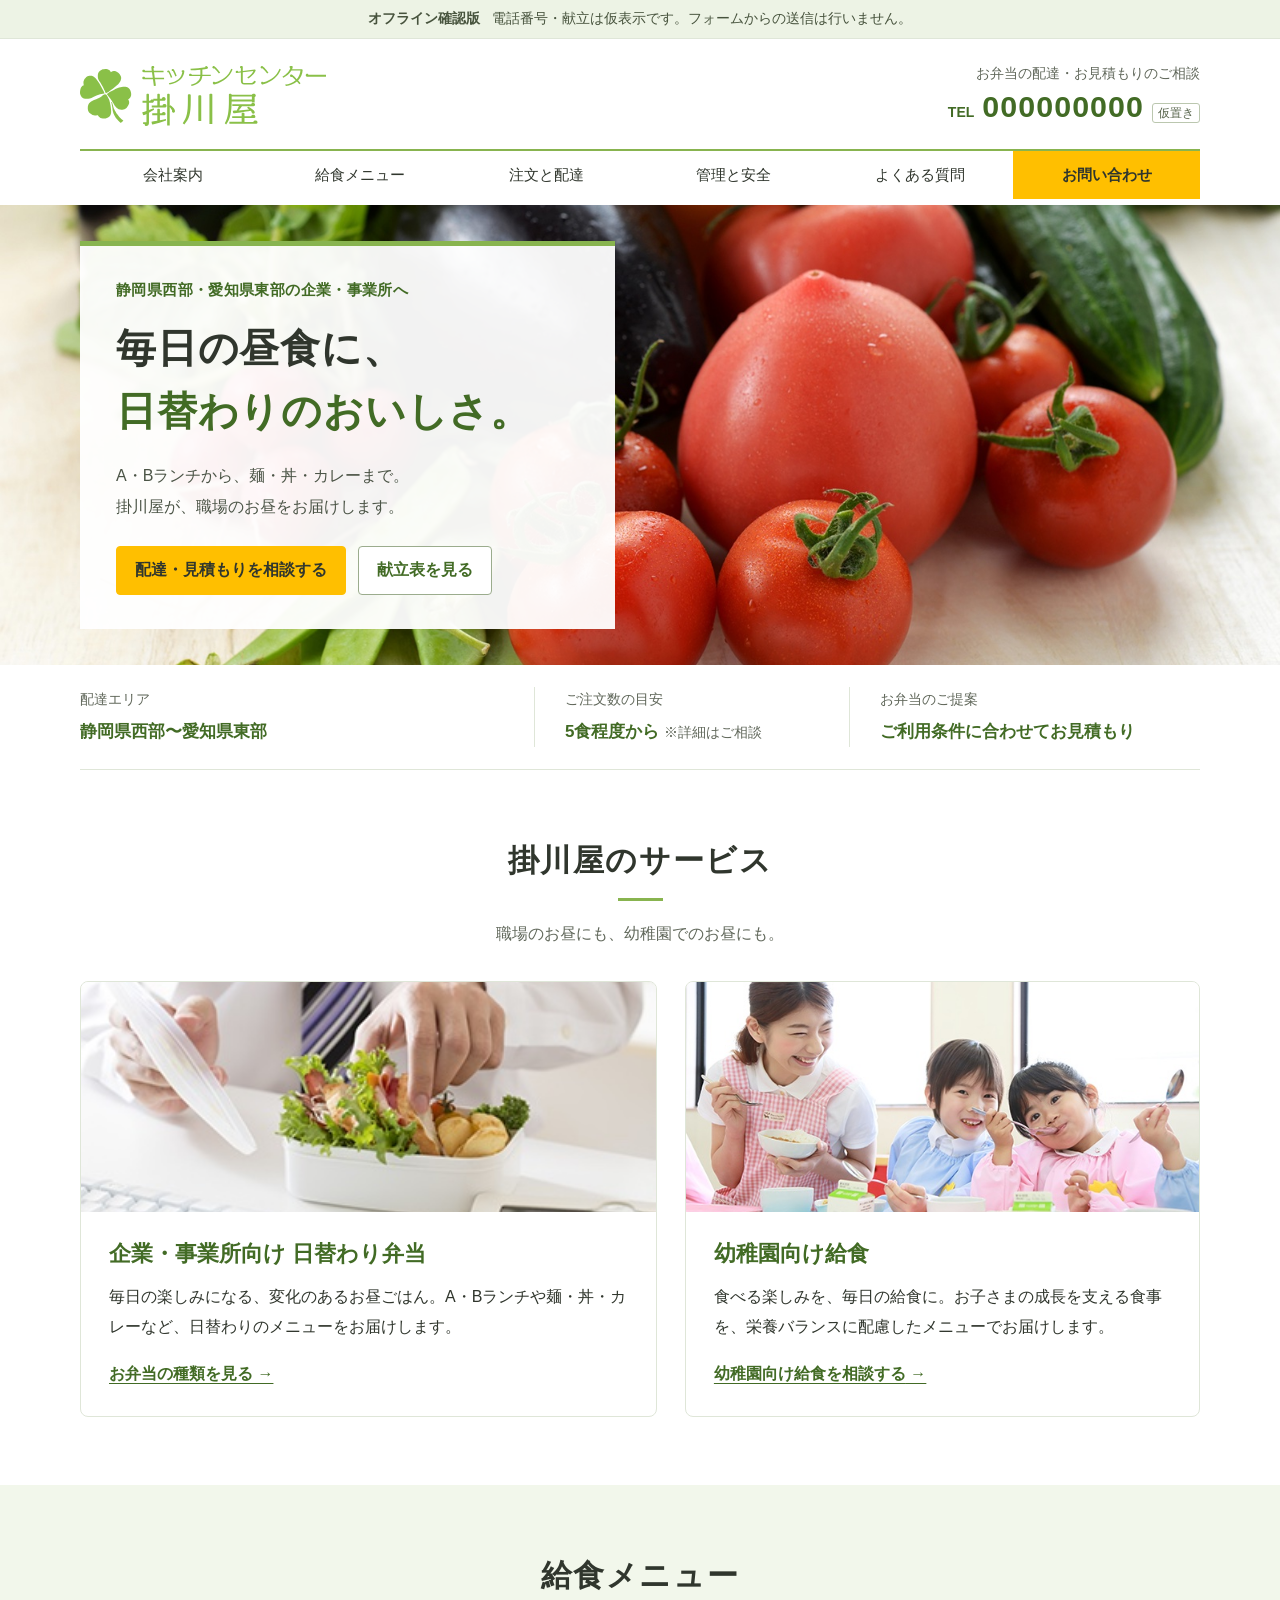
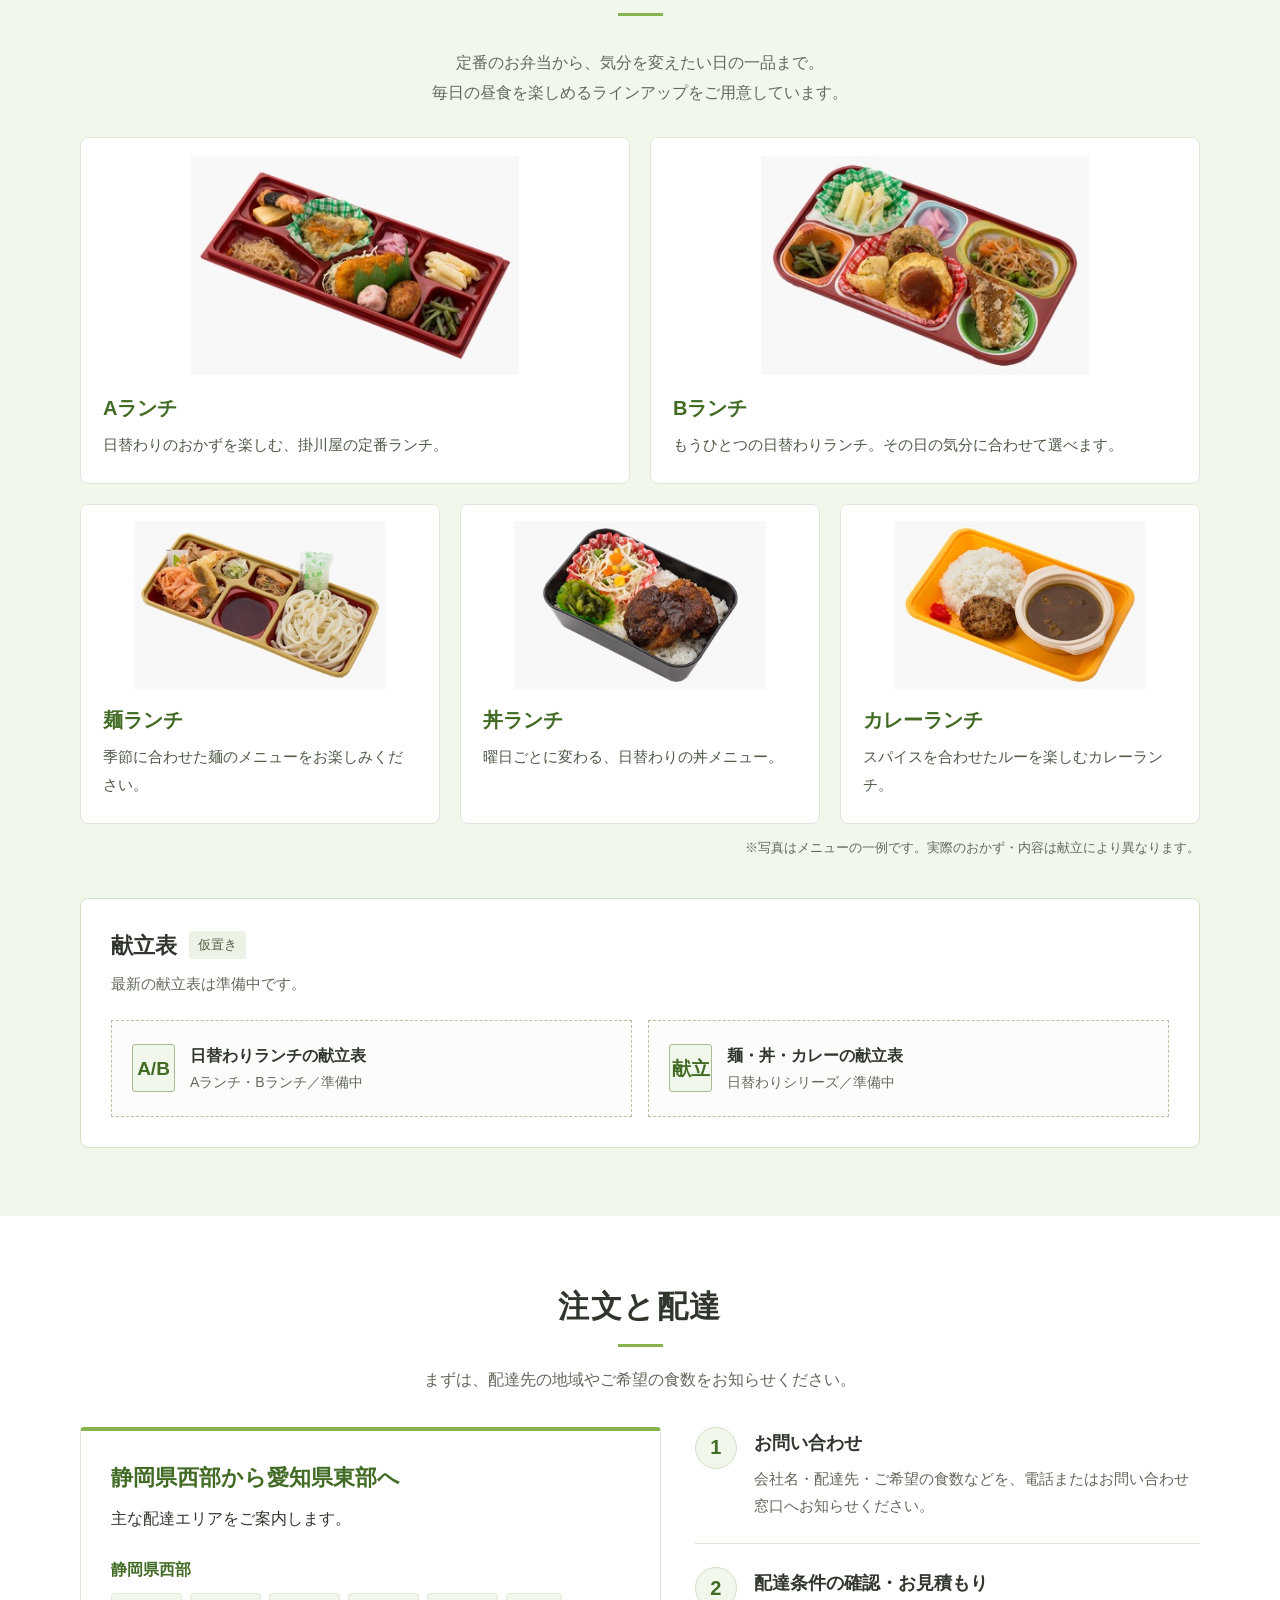
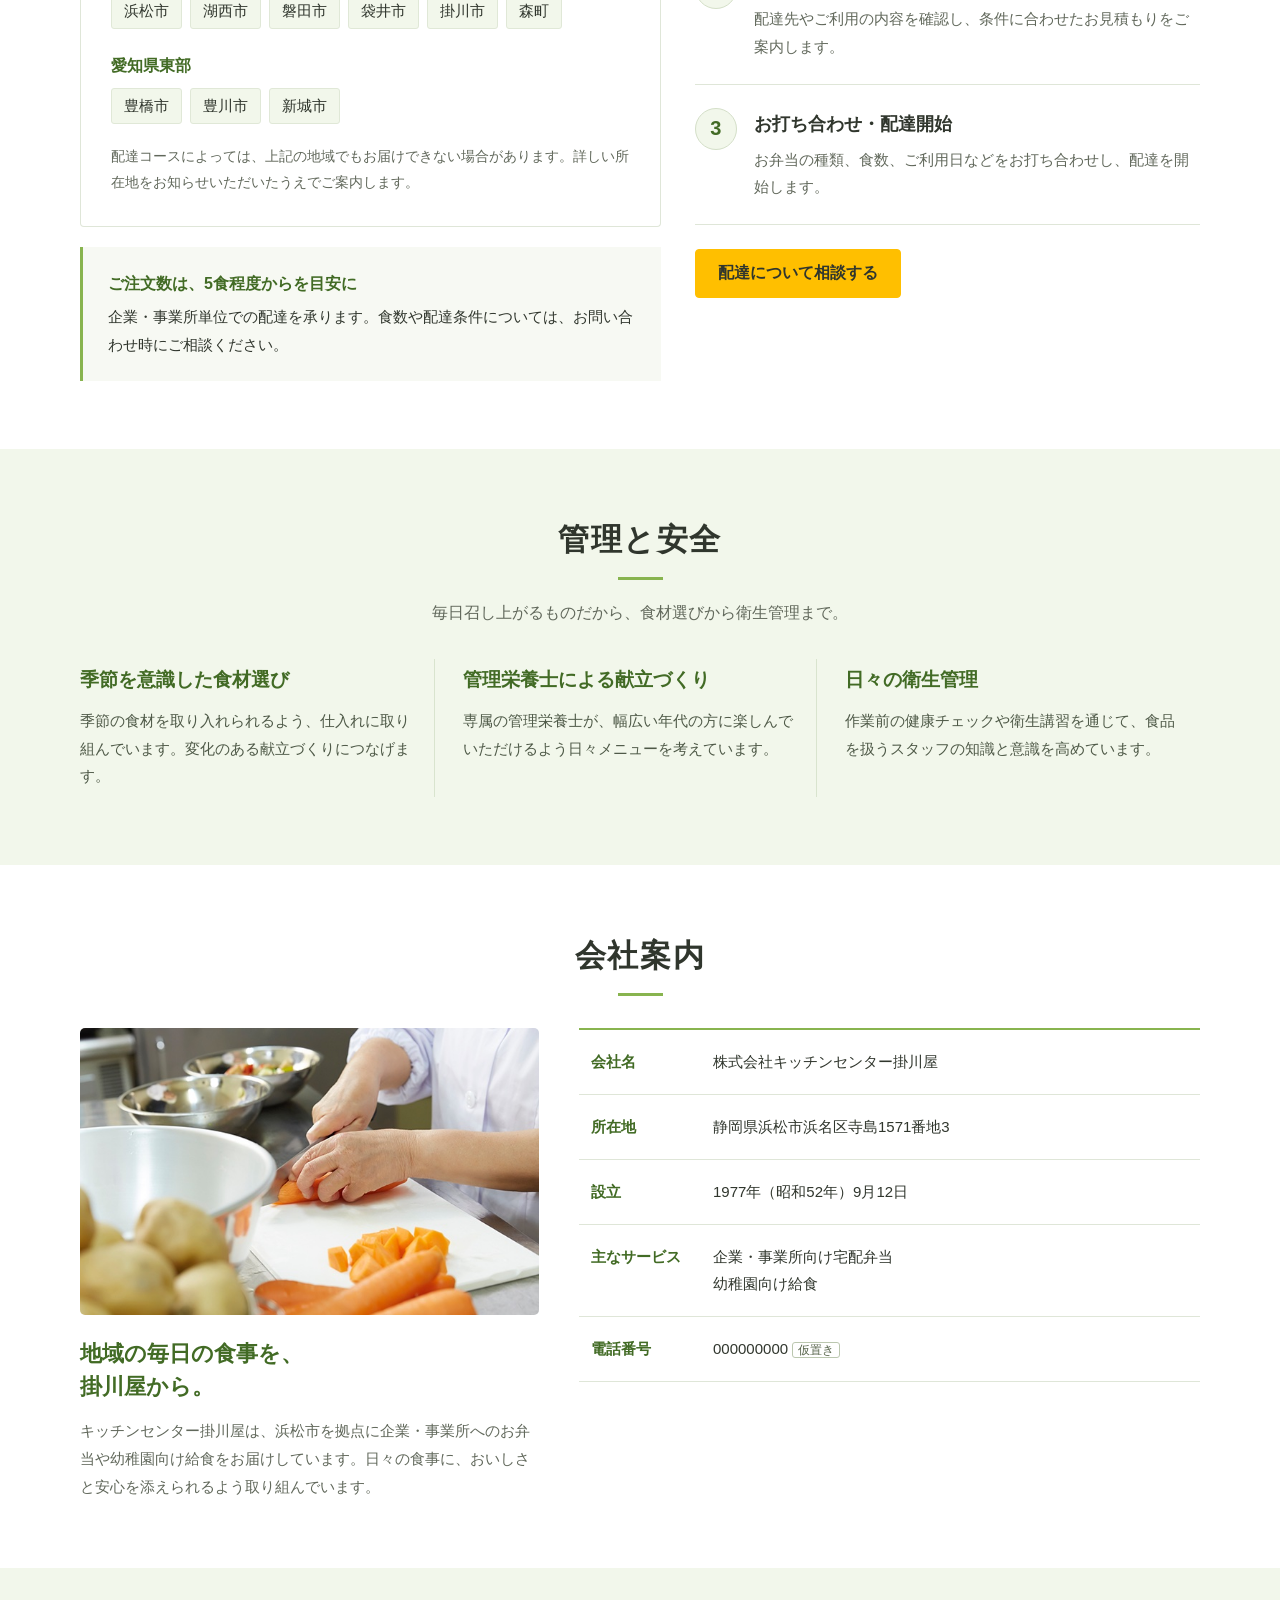
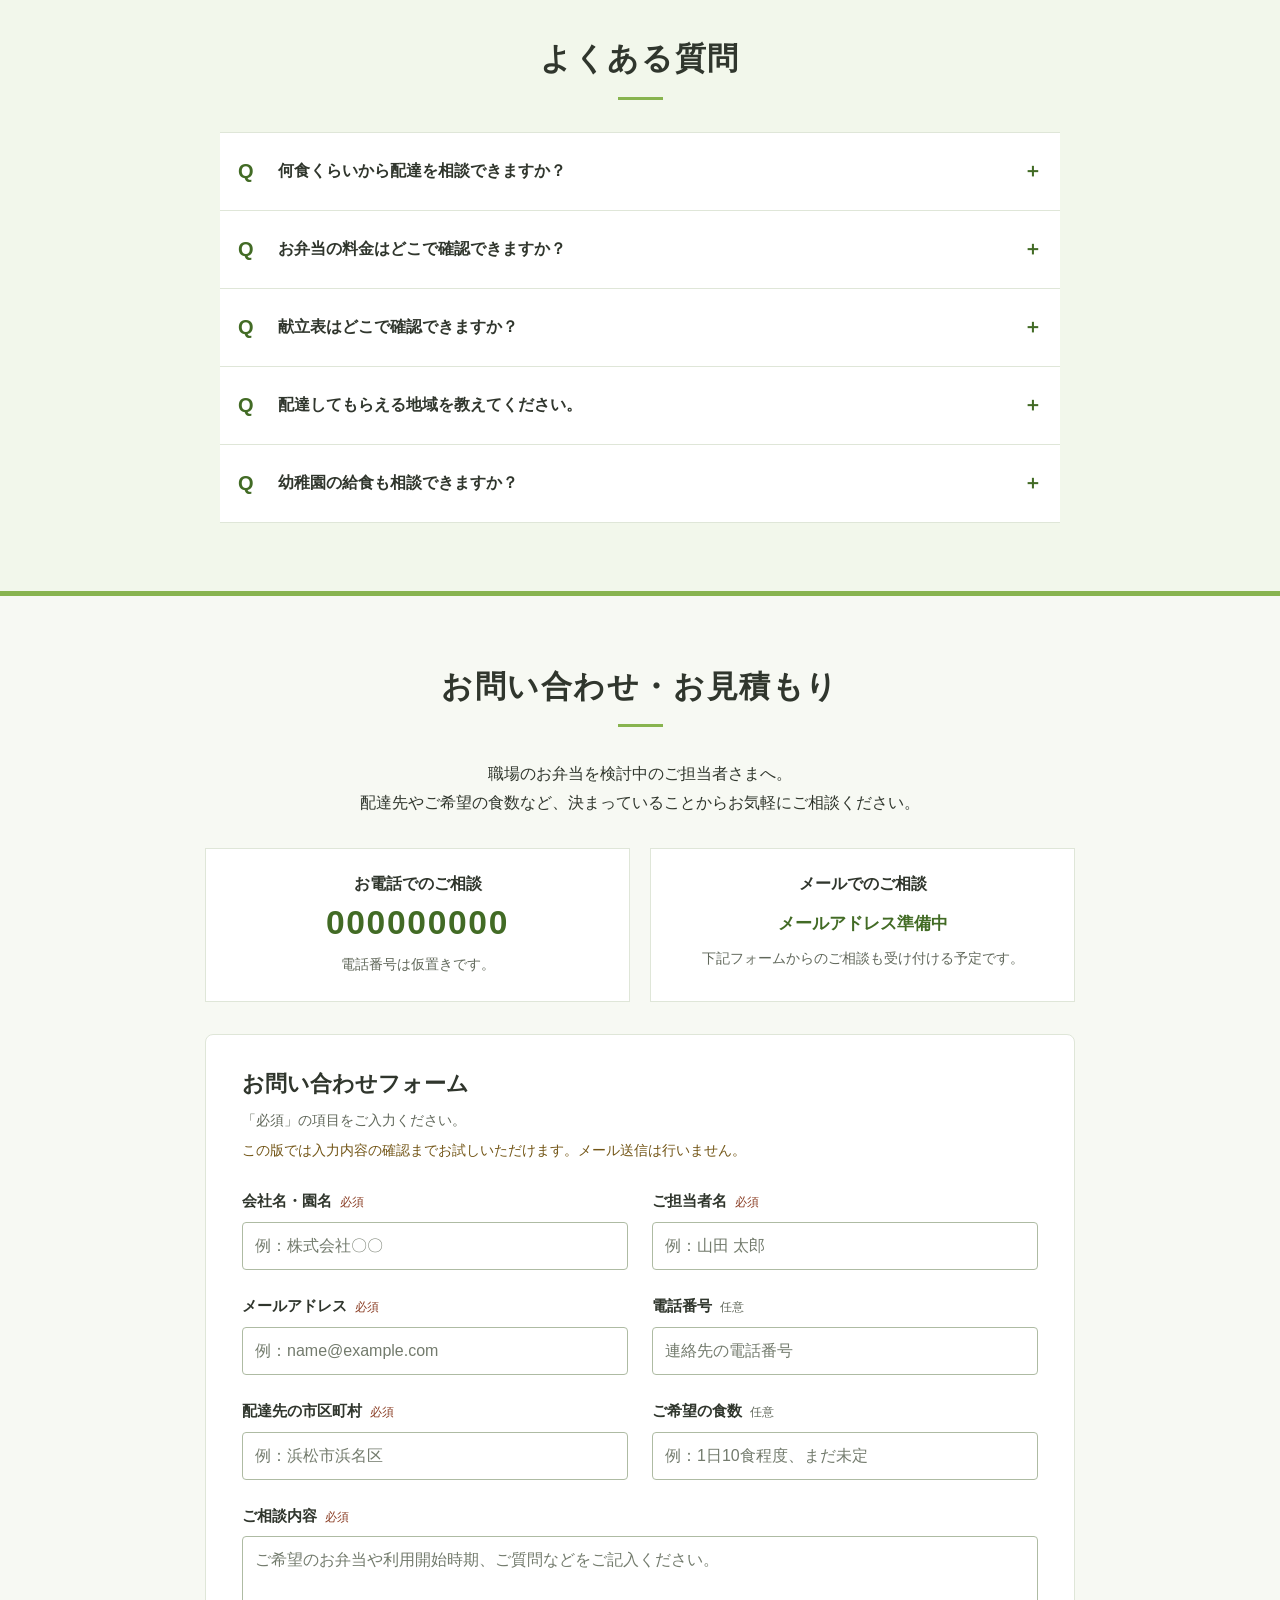
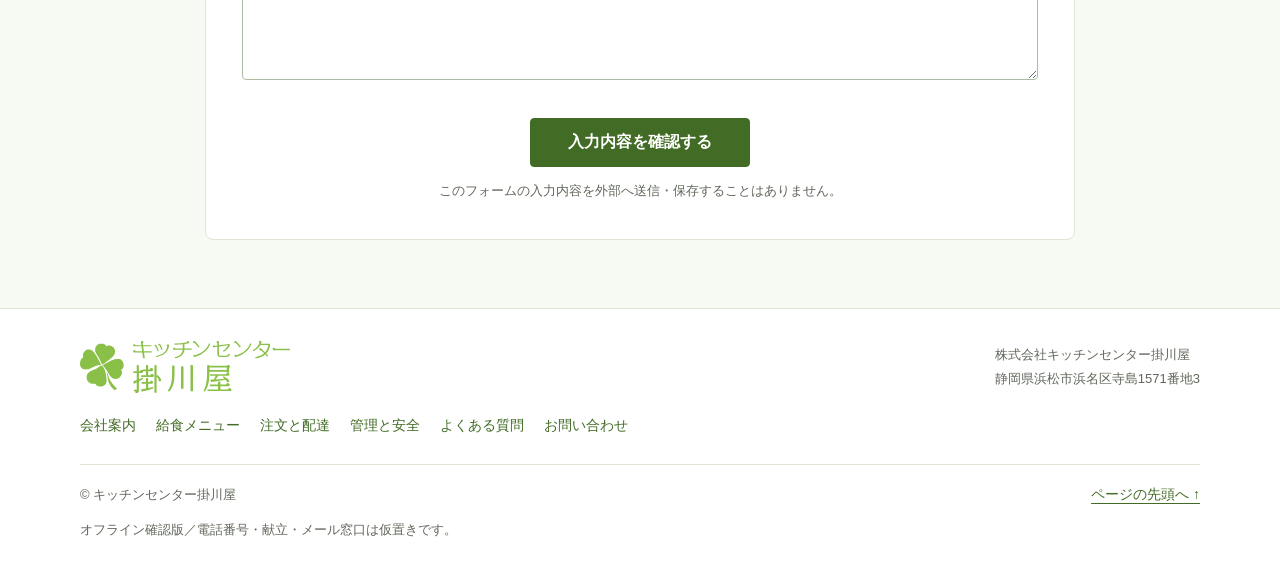
==== kakegawaya/index.html @ 221d0f86 "Add Kakegawaya site draft" ====
<!doctype html>
<html lang="ja">
<head>
  <meta charset="utf-8">
  <meta name="viewport" content="width=device-width, initial-scale=1">
  <meta name="description" content="キッチンセンター掛川屋は、静岡県西部から愛知県東部の企業・事業所へ日替わり弁当をお届けします。A・Bランチ、麺・丼・カレー、幼稚園向け給食のご相談を承ります。">
  <meta name="robots" content="noindex,nofollow">
  <meta http-equiv="Content-Security-Policy" content="default-src 'none'; img-src data:; style-src 'unsafe-inline'; script-src 'unsafe-inline'; connect-src 'none'; form-action 'none'; base-uri 'none'">
  <meta name="theme-color" content="#88b44f">
  <link rel="icon" type="image/svg+xml" href="data:image/svg+xml,%3Csvg xmlns='http://www.w3.org/2000/svg' viewBox='0 0 32 32'%3E%3Crect width='32' height='32' rx='6' fill='%2388b44f'/%3E%3Ctext x='16' y='23' text-anchor='middle' font-size='23' font-family='sans-serif' font-weight='700' fill='white'%3E%E6%8E%9B%3C/text%3E%3C/svg%3E">
  <title>キッチンセンター掛川屋｜日替わり弁当・幼稚園向け給食</title>
  <style>
    :root{--green:#88b44f;--green-dark:#426b25;--green-pale:#f2f7eb;--yellow:#ffbf00;--ink:#30362d;--muted:#61685b;--line:#dfe6d8;--white:#fff;--max:1120px;--radius:8px}
    *{box-sizing:border-box}html{scroll-behavior:smooth;scroll-padding-top:24px}body{margin:0;background:#fff;color:var(--ink);font-family:"Hiragino Kaku Gothic ProN","Yu Gothic",Meiryo,sans-serif;font-size:16px;line-height:1.85;-webkit-text-size-adjust:100%}h1,h2,h3,p,figure{margin:0}h1,h2,h3{line-height:1.5}a{color:var(--green-dark);text-decoration-thickness:1px;text-underline-offset:4px}button,input,select,textarea{font:inherit}button,a,input,select,textarea,summary{-webkit-tap-highlight-color:transparent}button{cursor:pointer}img{display:block;max-width:100%;height:auto}button,a,summary{touch-action:manipulation}a:focus-visible,button:focus-visible,input:focus-visible,select:focus-visible,textarea:focus-visible,summary:focus-visible,[tabindex="-1"]:focus-visible{outline:3px solid #285dba;outline-offset:4px}[hidden]{display:none!important}.wrap{width:min(var(--max),calc(100% - 48px));margin-inline:auto}.skip{position:fixed;left:12px;top:-100px;z-index:99;background:#fff;padding:12px 20px}.skip:focus{top:12px}.preview{background:#edf3e5;border-bottom:1px solid var(--line);font-size:.875rem;color:#47533d;text-align:center;padding:6px 16px}.preview strong{margin-right:12px;font-weight:700}.masthead{display:flex;align-items:center;justify-content:space-between;gap:20px;padding-block:23px 19px}.brand{display:inline-block;flex-shrink:0}.brand img{width:246px;height:auto}.header-contact{text-align:right}.header-contact p{font-size:.875rem;color:var(--muted);line-height:1.6}.phone-line{display:flex;align-items:baseline;justify-content:flex-end;gap:8px;color:var(--green-dark);line-height:1.5}.phone-line small{font-size:.875rem;font-weight:700}.phone-line strong{font-family:Arial,sans-serif;font-size:1.9rem;letter-spacing:.035em}.placeholder-label{font-size:.75rem;border:1px solid #bbc7af;border-radius:3px;color:#59664d;padding:0 5px;white-space:nowrap}.menu-toggle{display:none;background:#fff;border:1px solid var(--line);color:var(--ink);border-radius:5px;padding:9px 12px;font-size:.875rem;min-height:44px}.main-nav{display:grid;grid-template-columns:repeat(6,1fr);border-top:2px solid var(--green);padding-top:0;padding-bottom:6px}.main-nav a{text-align:center;display:flex;align-items:center;justify-content:center;min-height:48px;color:var(--ink);text-decoration:none;font-size:.9375rem;transition:background .18s}.main-nav a:hover{background:var(--green-pale)}.main-nav .nav-contact{background:var(--yellow);font-weight:700}.main-nav .nav-contact:hover{background:#f3b600}
    .hero{position:relative;min-height:440px;display:flex;align-items:center;isolation:isolate;background:#edf0e7;overflow:hidden}.hero-photo{position:absolute;inset:0;width:100%;height:100%;object-fit:cover;object-position:center;z-index:-1}.hero .wrap{padding-block:36px}.hero-copy{background:rgba(255,255,255,.95);width:min(535px,100%);padding:30px 36px 34px;border-top:5px solid var(--green)}.eyebrow{font-size:.9375rem;font-weight:700;color:var(--green-dark);letter-spacing:.025em;margin-bottom:13px}.hero h1{font-size:clamp(1.875rem,3.1vw,2.75rem);letter-spacing:.02em;line-height:1.6;margin-bottom:16px}.hero h1 em{font-style:normal;color:var(--green-dark)}.hero-description{color:#4b5446;font-size:1rem;line-height:1.95}.actions{display:flex;gap:12px;flex-wrap:wrap;margin-top:24px}.btn{display:inline-flex;justify-content:center;align-items:center;gap:8px;min-height:48px;padding:11px 22px;border:1px solid transparent;border-radius:4px;text-decoration:none;font-size:1rem;font-weight:700;line-height:1.55;color:var(--ink);transition:background .18s,box-shadow .18s}.btn-primary{background:var(--yellow);border-color:var(--yellow)}.btn-primary:hover{background:#f4b700;border-color:#f4b700}.btn-secondary{background:#fff;color:var(--green-dark);border-color:#9bac8d}.btn-secondary:hover{background:var(--green-pale)}.btn-green{background:var(--green-dark);border-color:var(--green-dark);color:#fff}.btn-green:hover{background:#33551c}.hero .btn{padding-inline:18px}.quick-facts{display:grid;grid-template-columns:1.3fr .9fr 1fr;border-bottom:1px solid var(--line);padding:22px 0}.quick-fact{padding:0 30px;border-right:1px solid var(--line)}.quick-fact:first-child{padding-left:0}.quick-fact:last-child{border-right:0}.quick-fact .label{display:block;font-size:.875rem;color:var(--muted);margin-bottom:3px}.quick-fact strong{font-size:1.0625rem;color:var(--green-dark)}.quick-fact small{font-size:.875rem;color:var(--muted);font-weight:400}
    .section{padding-block:68px;scroll-margin-top:20px}.section-heading{text-align:center;margin-bottom:32px}.section-heading h2{font-size:clamp(1.625rem,2.4vw,2rem);letter-spacing:.05em}.section-heading h2:after{content:"";display:block;width:45px;height:3px;background:var(--green);margin:14px auto 0}.section-heading p{margin-top:18px;color:var(--muted)}.services{display:grid;grid-template-columns:1.12fr 1fr;gap:28px}.service{border:1px solid var(--line);border-radius:var(--radius);overflow:hidden;background:#fff}.service-image{width:100%;height:230px;object-fit:cover}.service-body{padding:25px 28px 28px}.service h3{font-size:1.375rem;color:var(--green-dark);margin-bottom:12px}.service p{line-height:1.9}.service .text-link{display:inline-block;margin-top:16px;font-weight:700}.text-link:after{content:" →"}.pale{background:var(--green-pale)}.section-intro{max-width:710px;margin:0 auto 30px;text-align:center;color:var(--muted)}.lunch-grid{display:grid;grid-template-columns:repeat(6,minmax(0,1fr));gap:20px}.lunch-card{grid-column:span 2;background:#fff;border:1px solid var(--line);border-radius:var(--radius);overflow:hidden}.lunch-card.main-lunch{grid-column:span 3}.lunch-photo{height:200px;width:100%;object-fit:contain;background:#fff;padding:16px}.main-lunch .lunch-photo{height:255px;padding:18px}.lunch-body{padding:0 22px 24px}.lunch-card h3{font-size:1.25rem;color:var(--green-dark);margin-bottom:8px}.lunch-card p{color:#4e5947;font-size:.9375rem}.photo-note{font-size:.8125rem;text-align:right;color:var(--muted);margin-top:12px}.menu-calendar{margin-top:38px;padding:30px;background:#fff;border:1px solid #d4dfc9;border-radius:var(--radius)}.calendar-title{display:flex;align-items:center;gap:12px;flex-wrap:wrap;margin-bottom:8px}.calendar-title h3{font-size:1.375rem}.tag{font-size:.8125rem;padding:2px 9px;border-radius:3px;background:#edf2e6;color:#526142}.menu-calendar>p{color:var(--muted);font-size:.9375rem}.calendar-list{display:grid;grid-template-columns:1fr 1fr;gap:16px;margin-top:22px}.calendar-item{display:flex;align-items:center;gap:15px;border:1px dashed #b6c3a6;background:#fcfdfb;padding:20px}.calendar-icon{font-size:1.1875rem;font-weight:700;width:43px;height:48px;flex:0 0 43px;display:flex;align-items:center;justify-content:center;border:1px solid #a8b994;border-radius:3px;color:var(--green-dark);background:var(--green-pale)}.calendar-item strong{display:block;font-size:1rem}.calendar-item span:last-child{display:block;font-size:.875rem;color:var(--muted)}
    .delivery-layout{display:grid;grid-template-columns:1.15fr 1fr;gap:34px;align-items:start}.area-panel{border:1px solid var(--line);border-top:4px solid var(--green);border-radius:4px;padding:30px}.area-panel h3{font-size:1.375rem;color:var(--green-dark);margin-bottom:10px}.prefecture{margin-top:22px}.prefecture h4{font-size:1rem;margin:0 0 8px;color:var(--green-dark)}.cities{display:flex;flex-wrap:wrap;gap:8px;padding:0;margin:0;list-style:none}.cities li{padding:3px 12px;background:var(--green-pale);border:1px solid #e0e8d7;border-radius:3px;font-size:.9375rem}.area-note{font-size:.875rem;color:var(--muted);margin-top:20px}.delivery-note{padding:22px 25px;background:#f7f9f3;border-left:3px solid var(--green);margin-top:20px}.delivery-note strong{display:block;color:var(--green-dark);margin-bottom:5px}.delivery-note p{font-size:.9375rem}.steps{list-style:none;padding:0;margin:0}.step{display:grid;grid-template-columns:42px 1fr;gap:17px;padding:0 0 23px;margin-bottom:23px;border-bottom:1px solid var(--line)}.step:last-child{margin-bottom:0}.step-number{width:42px;height:42px;border-radius:50%;background:var(--green-pale);border:1px solid #d4dfc8;color:var(--green-dark);display:flex;align-items:center;justify-content:center;font:700 1.25rem Arial,sans-serif}.step h3{font-size:1.125rem;margin:3px 0 8px}.step p{font-size:.9375rem;color:var(--muted)}.delivery-cta{margin-top:24px}.safety-items{display:grid;grid-template-columns:repeat(3,minmax(0,1fr));gap:28px}.safety-item{padding:7px 22px 7px 0;border-right:1px solid #d9e4ce}.safety-item:last-child{border-right:0}.safety-item h3{font-size:1.1875rem;color:var(--green-dark);margin-bottom:12px}.safety-item p{font-size:.9375rem;color:#4e5947}
    .company-layout{display:grid;grid-template-columns:.85fr 1.15fr;gap:40px;align-items:start}.company-photo{width:100%;aspect-ratio:1.6;object-fit:cover;border-radius:5px;margin-bottom:22px}.company-intro h3{font-size:1.375rem;color:var(--green-dark);margin-bottom:14px}.company-intro p{font-size:.9375rem;color:var(--muted)}.company-data{margin:0;border-top:2px solid var(--green)}.company-row{display:grid;grid-template-columns:104px 1fr;gap:18px;padding:18px 12px;border-bottom:1px solid var(--line);font-size:.9375rem}.company-row dt{font-weight:700;color:var(--green-dark)}.company-row dd{margin:0;overflow-wrap:anywhere}.faq-list{max-width:840px;margin:0 auto;border-top:1px solid var(--line)}.faq-item{border-bottom:1px solid var(--line);background:#fff}.faq-item summary{display:flex;align-items:center;gap:16px;padding:21px 18px;list-style:none;cursor:pointer;font-weight:700;line-height:1.75}.faq-item summary::-webkit-details-marker{display:none}.faq-item summary:before{content:"Q";font-family:Arial,sans-serif;font-size:1.25rem;color:var(--green-dark);flex:0 0 24px}.faq-item summary:after{content:"＋";font-size:1.1875rem;margin-left:auto;color:var(--green-dark);flex-shrink:0}.faq-item[open] summary:after{content:"−"}.faq-item p{padding:0 54px 22px;color:var(--muted);font-size:.9375rem}.faq-item summary:hover{background:#fafcf7}.contact-section{border-top:5px solid var(--green);background:#f7f9f3}.contact-intro{max-width:680px;margin:0 auto 30px;text-align:center}.contact-methods{display:grid;grid-template-columns:1fr 1fr;gap:20px;max-width:870px;margin:0 auto 32px}.contact-method{border:1px solid var(--line);background:#fff;text-align:center;padding:23px}.contact-method h3{font-size:1rem;margin-bottom:8px}.contact-number{font:700 clamp(1.75rem,3vw,2.1rem) Arial,sans-serif;letter-spacing:.05em;color:var(--green-dark);margin-bottom:10px}.contact-method p{font-size:.875rem;color:var(--muted)}.email-pending{font-size:1.0625rem;color:var(--green-dark);font-weight:700;min-height:42px;padding-top:4px}.form-shell{max-width:870px;margin-inline:auto;background:#fff;padding:32px 36px 36px;border:1px solid var(--line);border-radius:var(--radius)}.form-shell>h3{font-size:1.375rem;margin-bottom:8px}.form-note{font-size:.875rem;color:var(--muted);line-height:1.85;margin-bottom:24px}.offline-note{display:block;color:#735617;margin-top:4px}.form-grid{display:grid;grid-template-columns:1fr 1fr;gap:22px 24px}.field.full{grid-column:1/-1}.field label{display:block;margin-bottom:7px;font-weight:700;font-size:.9375rem}.required{color:#8a3d24;font-size:.75rem;font-weight:400;margin-left:8px}.optional{color:var(--muted);font-size:.75rem;font-weight:400;margin-left:8px}input,select,textarea{width:100%;max-width:100%;border:1px solid #aebba3;border-radius:4px;color:var(--ink);background:#fff;padding:11px 12px;min-height:48px;line-height:1.5}textarea{resize:vertical;min-height:130px}input::placeholder,textarea::placeholder{color:#737b6d}input:focus,select:focus,textarea:focus{border-color:var(--green-dark)}.form-submit{text-align:center;margin-top:28px}.form-submit .btn{min-width:220px}.no-save-note{font-size:.8125rem;color:var(--muted);text-align:center;margin-top:12px}.confirmation{border-top:3px solid var(--green);padding-top:22px}.confirmation h3{font-size:1.375rem;margin-bottom:8px}.confirmation>p{color:var(--muted);font-size:.9375rem}.confirmation dl{margin:20px 0}.confirm-row{display:grid;grid-template-columns:140px 1fr;gap:18px;padding:13px 0;border-bottom:1px solid var(--line);font-size:.9375rem}.confirm-row dt{font-weight:700}.confirm-row dd{margin:0;white-space:pre-wrap;overflow-wrap:anywhere}.copy-feedback{font-size:.875rem;color:var(--green-dark);margin-top:12px;min-height:1.85em}.footer{padding:32px 0 22px;background:#fff;border-top:1px solid var(--line)}.footer-top{display:flex;align-items:center;justify-content:space-between;gap:24px}.footer-logo{width:210px}.footer p{font-size:.8125rem;color:var(--muted)}.footer-links{display:flex;gap:20px;flex-wrap:wrap;margin-top:20px;font-size:.875rem}.footer-links a{text-decoration:none}.footer-bottom{display:flex;justify-content:space-between;align-items:center;gap:16px;border-top:1px solid var(--line);padding-top:17px;margin-top:25px}.back-top{font-size:.875rem}.source-note{font-size:.75rem;color:var(--muted);margin-top:10px}.no-js{background:#fff1d5;border:1px solid #d5ae55;padding:12px 18px;font-size:.9375rem}
    @media(min-width:821px){.main-nav{display:grid!important}}
    @media(max-width:950px){.wrap{width:calc(100% - 40px)}.hero-copy{width:500px}.hero h1{font-size:2.375rem}.services{grid-template-columns:1fr 1fr}.service-image{height:210px}.service-body{padding:22px}.quick-fact{padding-inline:18px}.delivery-layout{gap:25px}.area-panel{padding:24px}.company-layout{gap:28px}.company-row{grid-template-columns:86px 1fr;gap:12px;padding-inline:4px}.safety-items{gap:22px}}
    @media(max-width:820px){.masthead{padding-block:18px;gap:12px}.brand img{width:220px}.header-contact{display:none}.menu-toggle{display:block}.main-nav{display:none;grid-template-columns:repeat(2,minmax(0,1fr));padding-bottom:0;margin-bottom:12px}.main-nav.is-open{display:grid}.main-nav a{border-bottom:1px solid var(--line);min-height:49px}.hero{min-height:420px}.hero-copy{width:min(485px,100%);padding:26px 28px}.hero .wrap{padding-block:28px}.hero h1{font-size:2.25rem}.section{padding-block:50px}.quick-facts{grid-template-columns:1fr 1fr 1fr;gap:14px;padding-block:18px}.quick-fact{padding:0 12px 0 0}.quick-fact strong{font-size:1rem}.quick-fact small{display:block}.delivery-layout,.company-layout{grid-template-columns:1fr}.company-intro{display:grid;grid-template-columns:1fr 1fr;gap:24px;align-items:center}.company-photo{margin-bottom:0}.company-data{margin-top:4px}.company-row{grid-template-columns:110px 1fr}.service h3{font-size:1.1875rem}.service-image{height:190px}.lunch-photo{height:160px;padding:10px}.main-lunch .lunch-photo{height:220px}.lunch-body{padding:0 17px 20px}.calendar-list{grid-template-columns:1fr}.safety-items{gap:20px}.safety-item{padding-right:16px}.safety-item h3{font-size:1.0625rem}}
    @media(max-width:560px){.wrap{width:calc(100% - 32px)}.preview{font-size:.75rem;text-align:left;padding:7px 16px;line-height:1.7}.preview strong{display:block;margin-right:0}.brand img{width:207px;max-width:calc(100vw - 132px)}.masthead{padding-block:16px}.menu-toggle{padding:9px 10px}.hero{min-height:0;background:#edf0e7;align-items:flex-end;padding-top:144px}.hero-photo{object-position:60% top;height:100%;opacity:1}.hero .wrap{padding-top:0;padding-bottom:20px}.hero-copy{width:100%;padding:22px 22px 24px;background:rgba(255,255,255,.97);border-top-width:4px}.eyebrow{font-size:.8125rem;margin-bottom:10px}.hero h1{font-size:clamp(1.4375rem,7vw,2.15rem);margin-bottom:12px;line-height:1.6;letter-spacing:0}.hero-description{font-size:.9375rem;line-height:1.9}.hero-description br{display:none}.actions{gap:10px;margin-top:20px}.hero .actions{display:grid;grid-template-columns:1fr}.hero .btn{padding:12px;min-height:46px;font-size:.9375rem}.quick-facts{grid-template-columns:1fr;padding:7px 0;gap:0}.quick-fact{display:flex;align-items:baseline;gap:10px;border:0;border-bottom:1px solid #edf0e9;padding:10px 0}.quick-fact:last-child{border:0}.quick-fact .label{font-size:.8125rem;flex:0 0 82px;margin:0}.quick-fact strong{font-size:.9375rem}.quick-fact small{display:inline;font-size:.8125rem}.section{padding-block:42px}.section-heading{margin-bottom:26px}.section-heading h2{font-size:1.625rem}.section-heading p{font-size:.9375rem;text-align:left}.services{grid-template-columns:1fr;gap:20px}.service-image{height:220px}.service-body{padding:22px}.service h3{font-size:1.25rem}.service p{font-size:.9375rem}.section-intro{text-align:left;font-size:.9375rem}.lunch-grid{grid-template-columns:repeat(2,minmax(0,1fr));gap:12px}.lunch-card,.lunch-card.main-lunch{grid-column:span 1}.lunch-card:last-child{grid-column:1/-1;display:grid;grid-template-columns:45% 55%;align-items:center}.lunch-photo,.main-lunch .lunch-photo{height:148px;padding:10px 5px}.lunch-body{padding:0 14px 17px}.lunch-card h3{font-size:1.0625rem}.lunch-card p{font-size:.875rem;line-height:1.85}.lunch-card:last-child .lunch-body{padding:16px 14px 16px 6px}.photo-note{text-align:left;font-size:.75rem}.menu-calendar{padding:23px 20px;margin-top:26px}.calendar-title h3{font-size:1.25rem}.calendar-item{padding:15px 12px;gap:12px}.calendar-item strong{font-size:.9375rem}.area-panel{padding:23px 20px}.area-panel h3{font-size:1.25rem}.area-panel>p{font-size:.9375rem}.cities li{font-size:.875rem;padding:3px 10px}.delivery-layout{gap:30px}.delivery-note{padding:20px}.delivery-cta .btn{width:100%}.safety-items{grid-template-columns:1fr;gap:0}.safety-item{padding:0 0 22px;margin-bottom:22px;border:0;border-bottom:1px solid #d9e4ce}.safety-item:last-child{padding:0;margin:0;border:0}.safety-item h3{font-size:1.1875rem}.company-intro{grid-template-columns:1fr;gap:20px}.company-photo{max-height:245px}.company-row{grid-template-columns:77px 1fr;gap:12px;padding-block:15px;font-size:.875rem}.faq-item summary{padding:19px 8px;gap:10px;font-size:.9375rem}.faq-item summary:before{flex-basis:20px}.faq-item p{padding:0 16px 20px 38px;font-size:.9375rem}.contact-intro{font-size:.9375rem;text-align:left}.contact-methods{grid-template-columns:1fr;gap:14px}.contact-method{padding:22px}.contact-number{font-size:2rem}.form-shell{padding:25px 20px}.form-grid{grid-template-columns:1fr;gap:19px}.field.full{grid-column:auto}.form-note{font-size:.8125rem}.form-submit .btn{width:100%;min-width:0}.confirm-row{grid-template-columns:1fr;gap:3px}.confirmation .actions .btn{width:100%}.footer-top{display:block}.footer-top p{margin-top:15px}.footer-logo{width:200px}.footer-links{gap:12px 20px;line-height:1.7}.footer-bottom{align-items:flex-start}.footer-bottom p{font-size:.75rem}.back-top{white-space:nowrap;font-size:.8125rem}.source-note{font-size:.75rem}}
    @media(prefers-reduced-motion:reduce){html{scroll-behavior:auto}*,*:before,*:after{transition:none!important}}
    @media print{.preview,.main-nav,.menu-toggle,.hero .actions,.form-shell,.footer-links,.back-top,.contact-methods{display:none!important}.wrap{width:100%}.hero{min-height:0}.hero-photo{opacity:.18}.hero-copy{width:100%;background:none}.hero .wrap{padding:15px 0}.section{padding-block:22px}.section-heading{margin-bottom:20px}.service,.lunch-card,.area-panel,.faq-item{break-inside:avoid}.pale,.contact-section{background:#fff}.faq-item p{display:block}.footer{padding-block:15px}body{font-size:11pt}.contact-section{padding:20px 0}.contact-intro{margin-bottom:0}}
  </style>
</head>
<body>
  <!--
  オフライン確認版。外部ライブラリ・外部フォント・画像の外部参照はありません。
  制作条件：企業・事業所向け／幼稚園向けを掲載、個人向け・高齢者向けは掲載しない。
  新規配達先の獲得を優先。価格非掲載。注文数は5食程度を仮の目安とする。
  電話番号000000000・献立表・メール窓口は仮置き。フォームは入力確認のみ。
  写真・ロゴ・会社情報の参照元：ユーザーが指定した https://kakegawaya.jp/
  原本参照ページ：/about/ /menu/ /delivery/ /safety/ /faq/（2026-09-13確認）。
  ユーザーの指示を現行サイトの情報より優先。古い献立・告知は転記しない。
  -->
  <a class="skip" href="#main">本文へ移動</a>
  <div class="preview"><strong>オフライン確認版</strong>電話番号・献立は仮表示です。フォームからの送信は行いません。</div>
  <header id="top">
    <div class="wrap masthead">
      <a class="brand" href="#top" aria-label="キッチンセンター掛川屋 トップへ"><img src="[data-uri]" alt="キッチンセンター掛川屋" width="246" height="61"></a>
      <div class="header-contact"><p>お弁当の配達・お見積もりのご相談</p><div class="phone-line"><small>TEL</small><strong>000000000</strong><span class="placeholder-label">仮置き</span></div></div>
      <button class="menu-toggle" type="button" aria-expanded="false" aria-controls="main-nav">メニュー</button>
    </div>
    <nav id="main-nav" class="wrap main-nav" aria-label="メインナビゲーション">
      <a href="#about">会社案内</a><a href="#menu">給食メニュー</a><a href="#delivery">注文と配達</a><a href="#safety">管理と安全</a><a href="#faq">よくある質問</a><a href="#contact" class="nav-contact">お問い合わせ</a>
    </nav>
  </header>
  <main id="main">
    <section class="hero" aria-labelledby="hero-heading">
      <img class="hero-photo" src="[data-uri]" alt="トマト、なす、きゅうりなどの野菜" width="1600" height="800" fetchpriority="high">
      <div class="wrap"><div class="hero-copy">
        <p class="eyebrow">静岡県西部・愛知県東部の企業・事業所へ</p>
        <h1 id="hero-heading">毎日の昼食に、<br><em>日替わりのおいしさ。</em></h1>
        <p class="hero-description">A・Bランチから、麺・丼・カレーまで。<br>掛川屋が、職場のお昼をお届けします。</p>
        <div class="actions"><a class="btn btn-primary" href="#contact">配達・見積もりを相談する</a><a class="btn btn-secondary" href="#calendar">献立表を見る</a></div>
      </div></div>
    </section>
    <div class="wrap quick-facts" aria-label="配達のご案内">
      <div class="quick-fact"><span class="label">配達エリア</span><strong>静岡県西部〜愛知県東部</strong></div>
      <div class="quick-fact"><span class="label">ご注文数の目安</span><strong>5食程度から <small>※詳細はご相談</small></strong></div>
      <div class="quick-fact"><span class="label">お弁当のご提案</span><strong>ご利用条件に合わせてお見積もり</strong></div>
    </div>

    <section class="section wrap" id="services" aria-labelledby="services-heading">
      <div class="section-heading"><h2 id="services-heading">掛川屋のサービス</h2><p>職場のお昼にも、幼稚園でのお昼にも。</p></div>
      <div class="services">
        <article class="service"><img class="service-image" src="[data-uri]" alt="オフィスで昼食を楽しむ人たち" width="370" height="240" loading="lazy"><div class="service-body"><h3>企業・事業所向け 日替わり弁当</h3><p>毎日の楽しみになる、変化のあるお昼ごはん。A・Bランチや麺・丼・カレーなど、日替わりのメニューをお届けします。</p><a class="text-link" href="#menu">お弁当の種類を見る</a></div></article>
        <article class="service"><img class="service-image" src="[data-uri]" alt="幼稚園向け給食の紹介写真" width="640" height="400" loading="lazy"><div class="service-body"><h3>幼稚園向け給食</h3><p>食べる楽しみを、毎日の給食に。お子さまの成長を支える食事を、栄養バランスに配慮したメニューでお届けします。</p><a class="text-link" href="#contact">幼稚園向け給食を相談する</a></div></article>
      </div>
    </section>

    <section class="section pale" id="menu" aria-labelledby="menu-heading"><div class="wrap">
      <div class="section-heading"><h2 id="menu-heading">給食メニュー</h2></div>
      <p class="section-intro">定番のお弁当から、気分を変えたい日の一品まで。<br>毎日の昼食を楽しめるラインアップをご用意しています。</p>
      <div class="lunch-grid">
        <article class="lunch-card main-lunch"><img class="lunch-photo" src="[data-uri]" alt="Aランチの盛り付け例" width="500" height="330" loading="lazy"><div class="lunch-body"><h3>Aランチ</h3><p>日替わりのおかずを楽しむ、掛川屋の定番ランチ。</p></div></article>
        <article class="lunch-card main-lunch"><img class="lunch-photo" src="[data-uri]" alt="Bランチの盛り付け例" width="500" height="330" loading="lazy"><div class="lunch-body"><h3>Bランチ</h3><p>もうひとつの日替わりランチ。その日の気分に合わせて選べます。</p></div></article>
        <article class="lunch-card"><img class="lunch-photo" src="[data-uri]" alt="麺ランチの盛り付け例" width="370" height="240" loading="lazy"><div class="lunch-body"><h3>麺ランチ</h3><p>季節に合わせた麺のメニューをお楽しみください。</p></div></article>
        <article class="lunch-card"><img class="lunch-photo" src="[data-uri]" alt="丼ランチの盛り付け例" width="370" height="240" loading="lazy"><div class="lunch-body"><h3>丼ランチ</h3><p>曜日ごとに変わる、日替わりの丼メニュー。</p></div></article>
        <article class="lunch-card"><img class="lunch-photo" src="[data-uri]" alt="カレーランチの盛り付け例" width="370" height="240" loading="lazy"><div class="lunch-body"><h3>カレーランチ</h3><p>スパイスを合わせたルーを楽しむカレーランチ。</p></div></article>
      </div>
      <p class="photo-note">※写真はメニューの一例です。実際のおかず・内容は献立により異なります。</p>
      <div class="menu-calendar" id="calendar">
        <div class="calendar-title"><h3>献立表</h3><span class="tag">仮置き</span></div>
        <p>最新の献立表は準備中です。</p>
        <div class="calendar-list">
          <div class="calendar-item"><span class="calendar-icon" aria-hidden="true">A/B</span><div><strong>日替わりランチの献立表</strong><span>Aランチ・Bランチ／準備中</span></div></div>
          <div class="calendar-item"><span class="calendar-icon" aria-hidden="true">献立</span><div><strong>麺・丼・カレーの献立表</strong><span>日替わりシリーズ／準備中</span></div></div>
        </div>
      </div>
    </div></section>

    <section class="section wrap" id="delivery" aria-labelledby="delivery-heading">
      <div class="section-heading"><h2 id="delivery-heading">注文と配達</h2><p>まずは、配達先の地域やご希望の食数をお知らせください。</p></div>
      <div class="delivery-layout">
        <div><div class="area-panel"><h3>静岡県西部から愛知県東部へ</h3><p>主な配達エリアをご案内します。</p>
          <div class="prefecture"><h4>静岡県西部</h4><ul class="cities"><li>浜松市</li><li>湖西市</li><li>磐田市</li><li>袋井市</li><li>掛川市</li><li>森町</li></ul></div>
          <div class="prefecture"><h4>愛知県東部</h4><ul class="cities"><li>豊橋市</li><li>豊川市</li><li>新城市</li></ul></div>
          <p class="area-note">配達コースによっては、上記の地域でもお届けできない場合があります。詳しい所在地をお知らせいただいたうえでご案内します。</p>
        </div><div class="delivery-note"><strong>ご注文数は、5食程度からを目安に</strong><p>企業・事業所単位での配達を承ります。食数や配達条件については、お問い合わせ時にご相談ください。</p></div></div>
        <div><ol class="steps">
          <li class="step"><span class="step-number" aria-hidden="true">1</span><div><h3>お問い合わせ</h3><p>会社名・配達先・ご希望の食数などを、電話またはお問い合わせ窓口へお知らせください。</p></div></li>
          <li class="step"><span class="step-number" aria-hidden="true">2</span><div><h3>配達条件の確認・お見積もり</h3><p>配達先やご利用の内容を確認し、条件に合わせたお見積もりをご案内します。</p></div></li>
          <li class="step"><span class="step-number" aria-hidden="true">3</span><div><h3>お打ち合わせ・配達開始</h3><p>お弁当の種類、食数、ご利用日などをお打ち合わせし、配達を開始します。</p></div></li>
        </ol><div class="delivery-cta"><a class="btn btn-primary" href="#contact">配達について相談する</a></div></div>
      </div>
    </section>

    <section class="section pale" id="safety" aria-labelledby="safety-heading"><div class="wrap">
      <div class="section-heading"><h2 id="safety-heading">管理と安全</h2><p>毎日召し上がるものだから、食材選びから衛生管理まで。</p></div>
      <div class="safety-items">
        <article class="safety-item"><h3>季節を意識した食材選び</h3><p>季節の食材を取り入れられるよう、仕入れに取り組んでいます。変化のある献立づくりにつなげます。</p></article>
        <article class="safety-item"><h3>管理栄養士による献立づくり</h3><p>専属の管理栄養士が、幅広い年代の方に楽しんでいただけるよう日々メニューを考えています。</p></article>
        <article class="safety-item"><h3>日々の衛生管理</h3><p>作業前の健康チェックや衛生講習を通じて、食品を扱うスタッフの知識と意識を高めています。</p></article>
      </div>
    </div></section>

    <section class="section wrap" id="about" aria-labelledby="about-heading">
      <div class="section-heading"><h2 id="about-heading">会社案内</h2></div>
      <div class="company-layout"><div class="company-intro"><img class="company-photo" src="[data-uri]" alt="キッチンセンター掛川屋の紹介写真" width="640" height="400" loading="lazy"><div><h3>地域の毎日の食事を、<br>掛川屋から。</h3><p>キッチンセンター掛川屋は、浜松市を拠点に企業・事業所へのお弁当や幼稚園向け給食をお届けしています。日々の食事に、おいしさと安心を添えられるよう取り組んでいます。</p></div></div>
        <dl class="company-data">
          <div class="company-row"><dt>会社名</dt><dd>株式会社キッチンセンター掛川屋</dd></div>
          <div class="company-row"><dt>所在地</dt><dd>静岡県浜松市浜名区寺島1571番地3</dd></div>
          <div class="company-row"><dt>設立</dt><dd>1977年（昭和52年）9月12日</dd></div>
          <div class="company-row"><dt>主なサービス</dt><dd>企業・事業所向け宅配弁当<br>幼稚園向け給食</dd></div>
          <div class="company-row"><dt>電話番号</dt><dd>000000000 <span class="placeholder-label">仮置き</span></dd></div>
        </dl>
      </div>
    </section>

    <section class="section pale" id="faq" aria-labelledby="faq-heading"><div class="wrap">
      <div class="section-heading"><h2 id="faq-heading">よくある質問</h2></div>
      <div class="faq-list">
        <details class="faq-item"><summary>何食くらいから配達を相談できますか？</summary><p>5食程度からを目安にご相談ください。所在地や配達コースなど、ご利用条件を確認してご案内します。</p></details>
        <details class="faq-item"><summary>お弁当の料金はどこで確認できますか？</summary><p>ご利用内容に合わせて個別にお見積もりします。ご希望のお弁当や食数、配達先などをお問い合わせ窓口へお知らせください。</p></details>
        <details class="faq-item"><summary>献立表はどこで確認できますか？</summary><p><a href="#calendar">献立表の欄</a>でご案内します。現在の確認版では仮置きになっています。</p></details>
        <details class="faq-item"><summary>配達してもらえる地域を教えてください。</summary><p>静岡県西部から愛知県東部を対象としています。配達先の住所や配達コースによって異なりますので、<a href="#delivery">主な配達エリア</a>をご確認のうえご相談ください。</p></details>
        <details class="faq-item"><summary>幼稚園の給食も相談できますか？</summary><p>幼稚園向け給食も承ります。所在地、園児数、ご利用日などをお知らせください。詳しい内容をお打ち合わせします。</p></details>
      </div>
    </div></section>

    <section class="section contact-section" id="contact" aria-labelledby="contact-heading"><div class="wrap">
      <div class="section-heading"><h2 id="contact-heading">お問い合わせ・お見積もり</h2></div>
      <p class="contact-intro">職場のお弁当を検討中のご担当者さまへ。<br>配達先やご希望の食数など、決まっていることからお気軽にご相談ください。</p>
      <div class="contact-methods">
        <div class="contact-method"><h3>お電話でのご相談</h3><div class="contact-number">000000000</div><p>電話番号は仮置きです。</p></div>
        <div class="contact-method"><h3>メールでのご相談</h3><div class="email-pending">メールアドレス準備中</div><p>下記フォームからのご相談も受け付ける予定です。</p></div>
      </div>
      <div class="form-shell">
        <h3>お問い合わせフォーム</h3>
        <p class="form-note">「必須」の項目をご入力ください。<span class="offline-note">この版では入力内容の確認までお試しいただけます。メール送信は行いません。</span></p>
        <noscript><p class="no-js">入力内容の確認にはJavaScriptが必要です。このページからお問い合わせが送信されることはありません。</p></noscript>
        <form id="inquiry-form" onsubmit="return false" autocomplete="on">
          <div class="form-grid">
            <div class="field"><label for="organization">会社名・園名<span class="required">必須</span></label><input id="organization" name="organization" autocomplete="organization" placeholder="例：株式会社〇〇" required maxlength="120"></div>
            <div class="field"><label for="person">ご担当者名<span class="required">必須</span></label><input id="person" name="person" autocomplete="name" placeholder="例：山田 太郎" required maxlength="80"></div>
            <div class="field"><label for="email">メールアドレス<span class="required">必須</span></label><input id="email" name="email" type="email" autocomplete="email" inputmode="email" placeholder="例：name@example.com" required maxlength="200"></div>
            <div class="field"><label for="telephone">電話番号<span class="optional">任意</span></label><input id="telephone" name="telephone" type="tel" autocomplete="tel" inputmode="tel" placeholder="連絡先の電話番号" maxlength="30"></div>
            <div class="field"><label for="location">配達先の市区町村<span class="required">必須</span></label><input id="location" name="location" autocomplete="address-level2" placeholder="例：浜松市浜名区" required maxlength="150"></div>
            <div class="field"><label for="quantity">ご希望の食数<span class="optional">任意</span></label><input id="quantity" name="quantity" placeholder="例：1日10食程度、まだ未定" maxlength="80"></div>
            <div class="field full"><label for="message">ご相談内容<span class="required">必須</span></label><textarea id="message" name="message" rows="5" placeholder="ご希望のお弁当や利用開始時期、ご質問などをご記入ください。" required maxlength="3000"></textarea></div>
          </div>
          <div class="form-submit"><button class="btn btn-green" type="submit">入力内容を確認する</button></div>
          <p class="no-save-note">このフォームの入力内容を外部へ送信・保存することはありません。</p>
        </form>
        <section id="confirmation" class="confirmation" hidden aria-labelledby="confirmation-heading">
          <h3 id="confirmation-heading" tabindex="-1">入力内容の確認</h3>
          <p>以下の内容を確認してください。オフライン版のため、送信は行いません。</p>
          <dl id="confirmation-data"></dl>
          <div class="actions"><button id="edit-inquiry" class="btn btn-secondary" type="button">入力内容を修正する</button><button id="copy-inquiry" class="btn btn-green" type="button">内容をコピーする</button></div>
          <p id="copy-feedback" class="copy-feedback" role="status" aria-live="polite"></p>
        </section>
      </div>
    </div></section>
  </main>
  <footer class="footer"><div class="wrap">
    <div class="footer-top"><a href="#top" aria-label="キッチンセンター掛川屋 トップへ"><img class="footer-logo" src="[data-uri]" alt="キッチンセンター掛川屋" width="210" height="52" loading="lazy"></a><p>株式会社キッチンセンター掛川屋<br>静岡県浜松市浜名区寺島1571番地3</p></div>
    <nav class="footer-links" aria-label="フッターナビゲーション"><a href="#about">会社案内</a><a href="#menu">給食メニュー</a><a href="#delivery">注文と配達</a><a href="#safety">管理と安全</a><a href="#faq">よくある質問</a><a href="#contact">お問い合わせ</a></nav>
    <div class="footer-bottom"><p>© キッチンセンター掛川屋</p><a class="back-top" href="#top">ページの先頭へ ↑</a></div>
    <p class="source-note">オフライン確認版／電話番号・献立・メール窓口は仮置きです。</p>
  </div></footer>
  <script>
    (() => {
      'use strict';
      const toggle = document.querySelector('.menu-toggle');
      const nav = document.getElementById('main-nav');
      function closeMenu() { nav.classList.remove('is-open'); toggle.setAttribute('aria-expanded','false'); toggle.textContent = 'メニュー'; }
      toggle.addEventListener('click', () => {
        const open = toggle.getAttribute('aria-expanded') !== 'true';
        nav.classList.toggle('is-open', open); toggle.setAttribute('aria-expanded', String(open)); toggle.textContent = open ? '閉じる' : 'メニュー';
      });
      nav.querySelectorAll('a').forEach(link => link.addEventListener('click', closeMenu));
      document.addEventListener('keydown', event => { if (event.key === 'Escape' && toggle.getAttribute('aria-expanded') === 'true') { closeMenu(); toggle.focus(); } });
      const form = document.getElementById('inquiry-form');
      const confirmation = document.getElementById('confirmation');
      const heading = document.getElementById('confirmation-heading');
      const output = document.getElementById('confirmation-data');
      const feedback = document.getElementById('copy-feedback');
      const fields = [['organization','会社名・園名'],['person','ご担当者名'],['email','メールアドレス'],['telephone','電話番号'],['location','配達先の市区町村'],['quantity','ご希望の食数'],['message','ご相談内容']];
      let summary = '';
      form.addEventListener('submit', event => {
        event.preventDefault();
        for (const element of form.querySelectorAll('input[required],textarea[required]')) {
          element.setCustomValidity(element.value.trim() ? '' : 'この項目を入力してください。');
        }
        if (!form.reportValidity()) return;
        const data = new FormData(form); output.replaceChildren();
        const lines = ['キッチンセンター掛川屋へのお問い合わせ（未送信）'];
        fields.forEach(([key,label]) => {
          const value = String(data.get(key) || '').trim() || '未記入';
          const row = document.createElement('div'); row.className = 'confirm-row';
          const term = document.createElement('dt'); term.textContent = label;
          const detail = document.createElement('dd'); detail.textContent = value;
          row.append(term,detail); output.append(row); lines.push(label + '：' + value);
        });
        summary = lines.join('\n\n'); feedback.textContent = '';
        form.hidden = true; confirmation.hidden = false; heading.focus();
      });
      form.addEventListener('input', event => { if (typeof event.target.setCustomValidity === 'function') event.target.setCustomValidity(''); });
      document.getElementById('edit-inquiry').addEventListener('click', () => {
        confirmation.hidden = true; form.hidden = false; feedback.textContent = ''; document.getElementById('organization').focus();
      });
      document.getElementById('copy-inquiry').addEventListener('click', async () => {
        let copied = false;
        try { if (navigator.clipboard && window.isSecureContext) { await navigator.clipboard.writeText(summary); copied = true; } } catch (_) { /* file:// でも後続の方法を使用する */ }
        if (!copied) {
          const temporary = document.createElement('textarea'); temporary.value = summary; temporary.setAttribute('readonly',''); temporary.style.cssText = 'position:fixed;top:0;left:0;width:1px;height:1px;opacity:0;'; document.body.append(temporary); temporary.focus(); temporary.select();
          try { copied = document.execCommand('copy'); } catch (_) { copied = false; }
          temporary.remove(); document.getElementById('copy-inquiry').focus();
        }
        feedback.textContent = copied ? '入力内容をコピーしました。お問い合わせは送信されていません。' : 'コピーできませんでした。上の確認内容を選択してコピーしてください。';
      });
    })();
  </script>
</body>
</html>
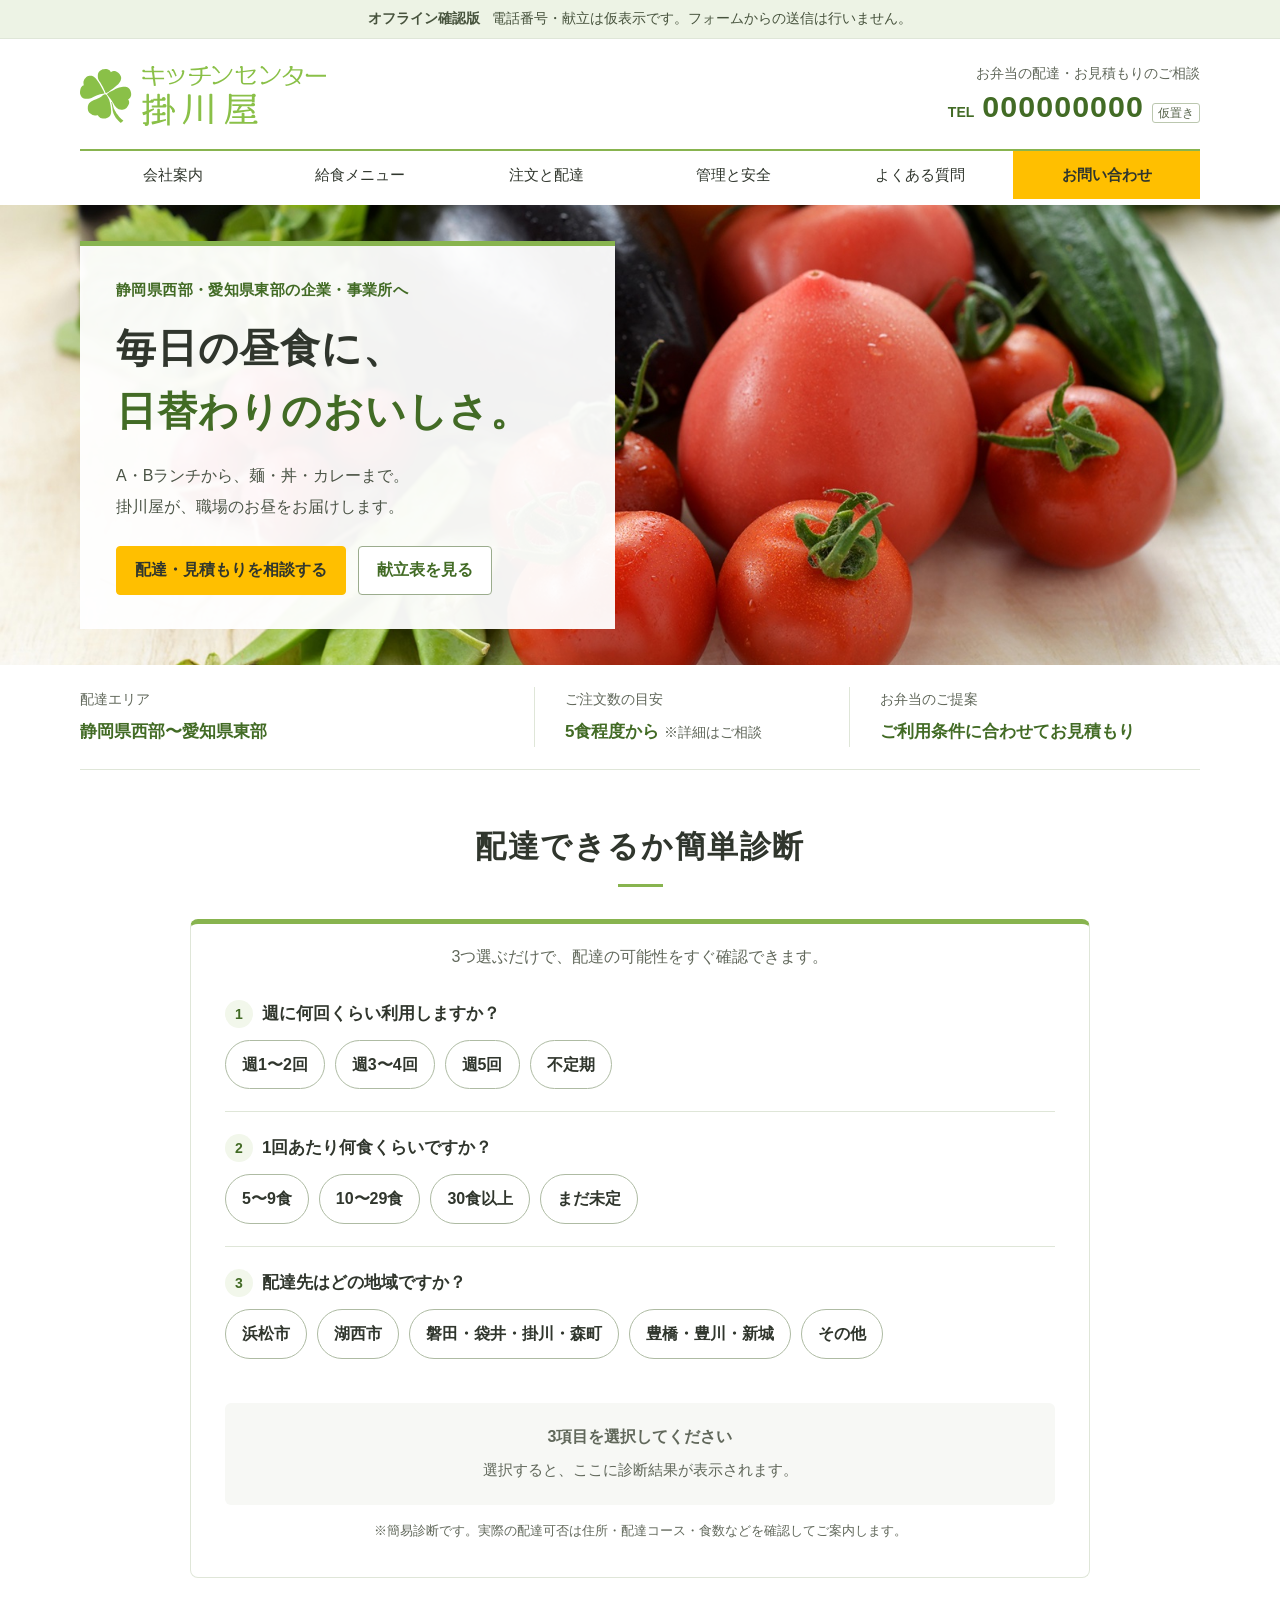
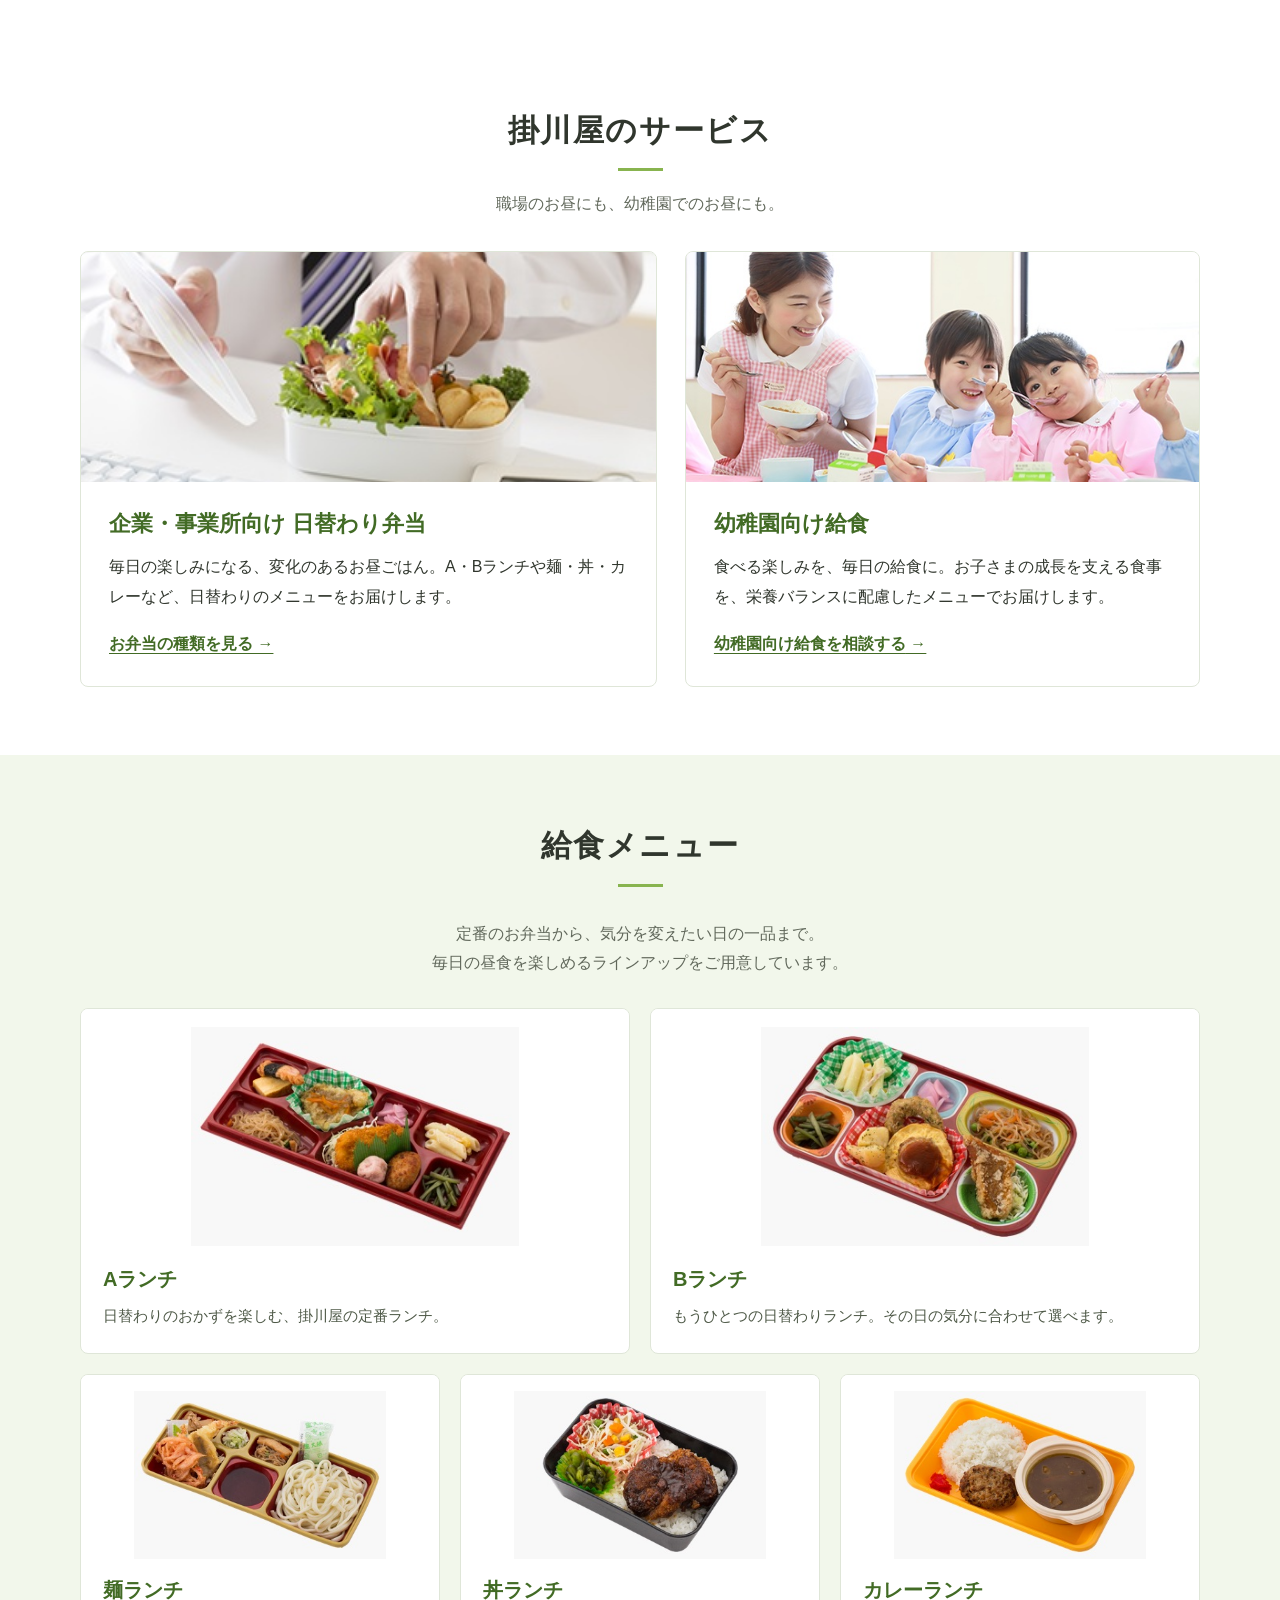
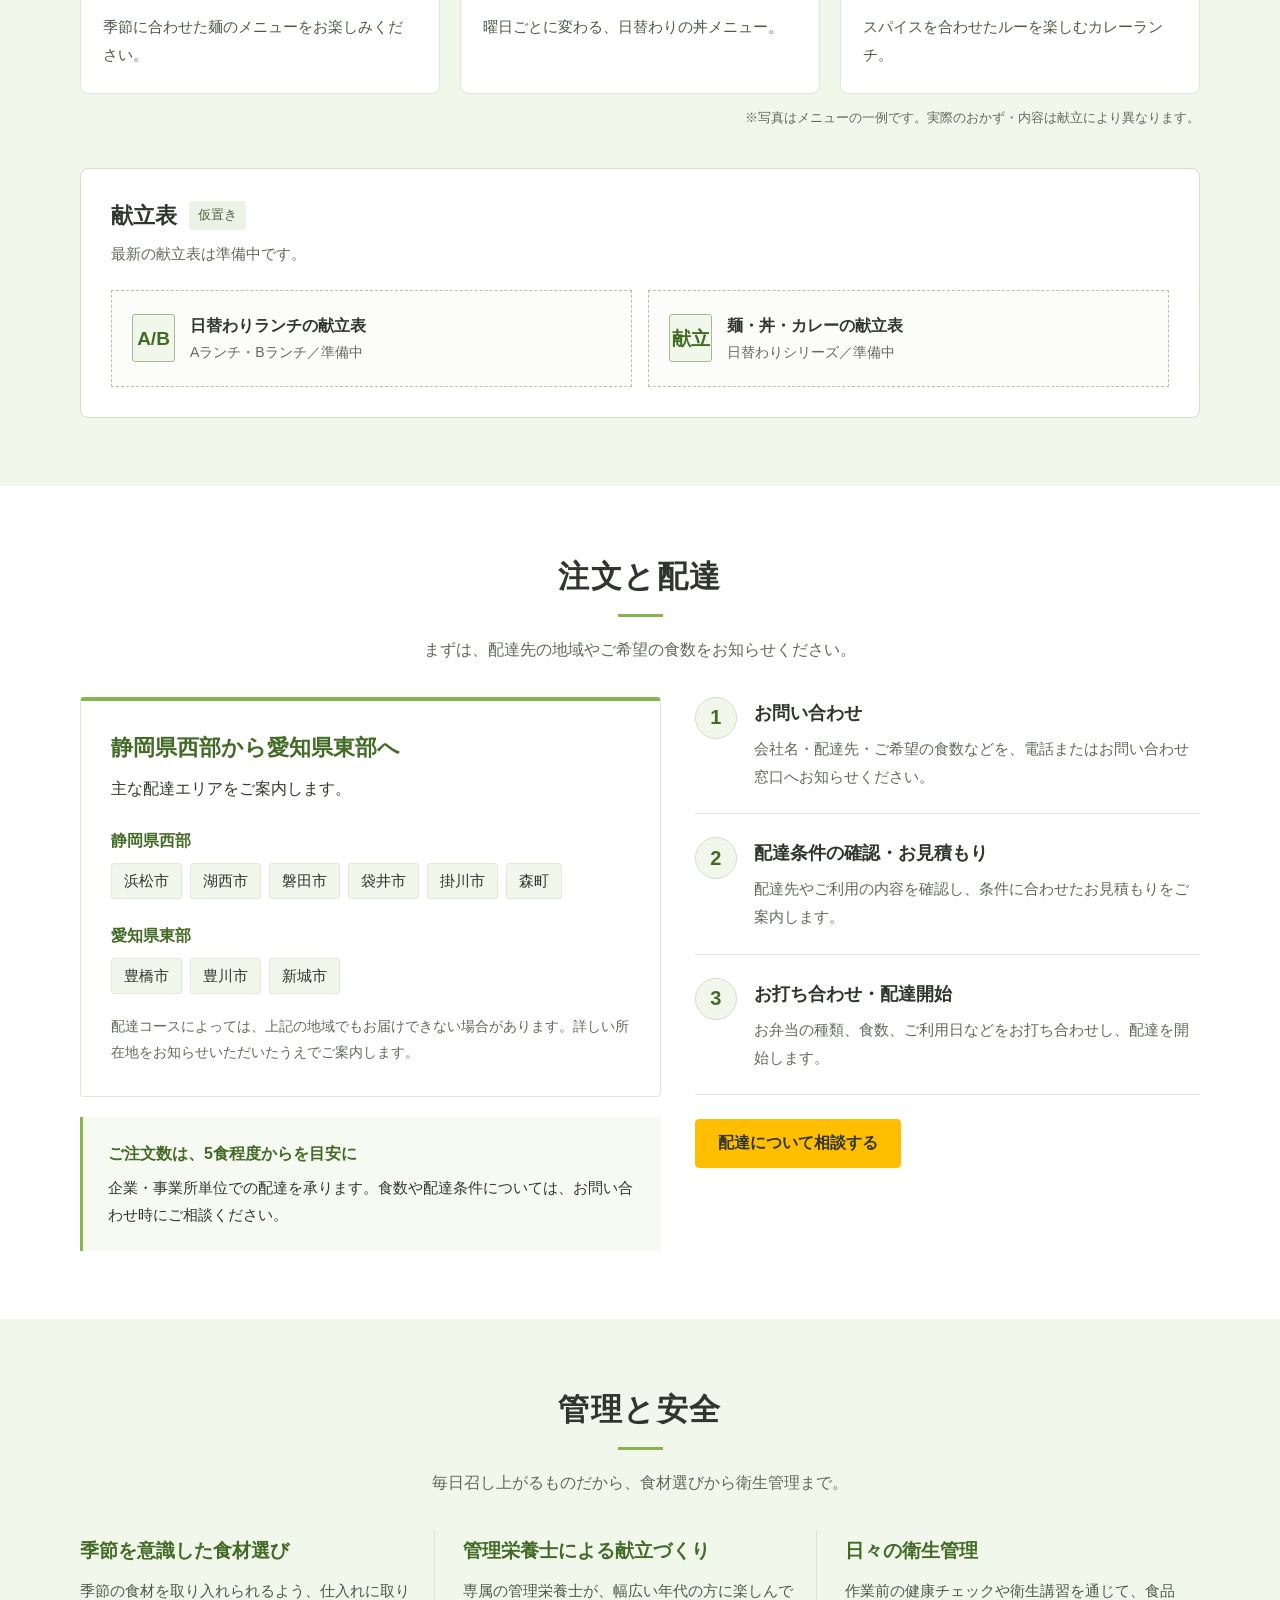
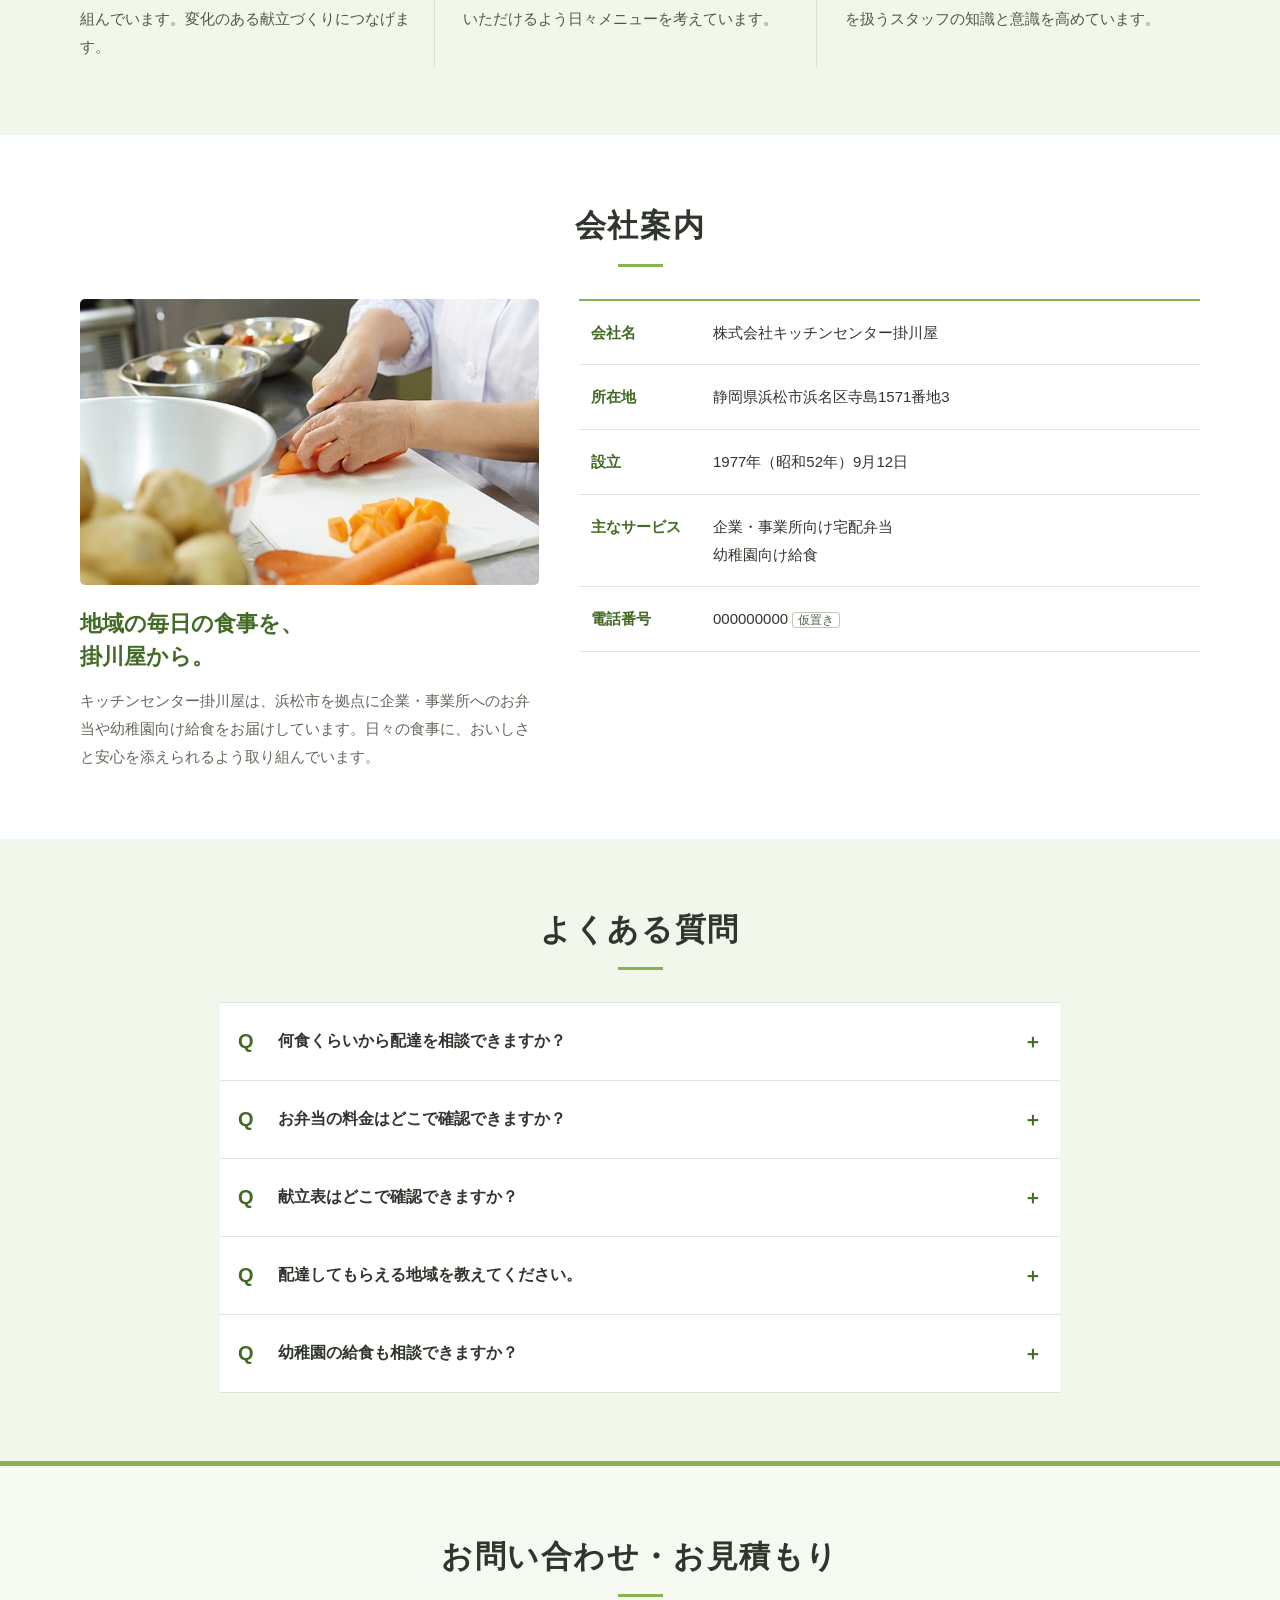
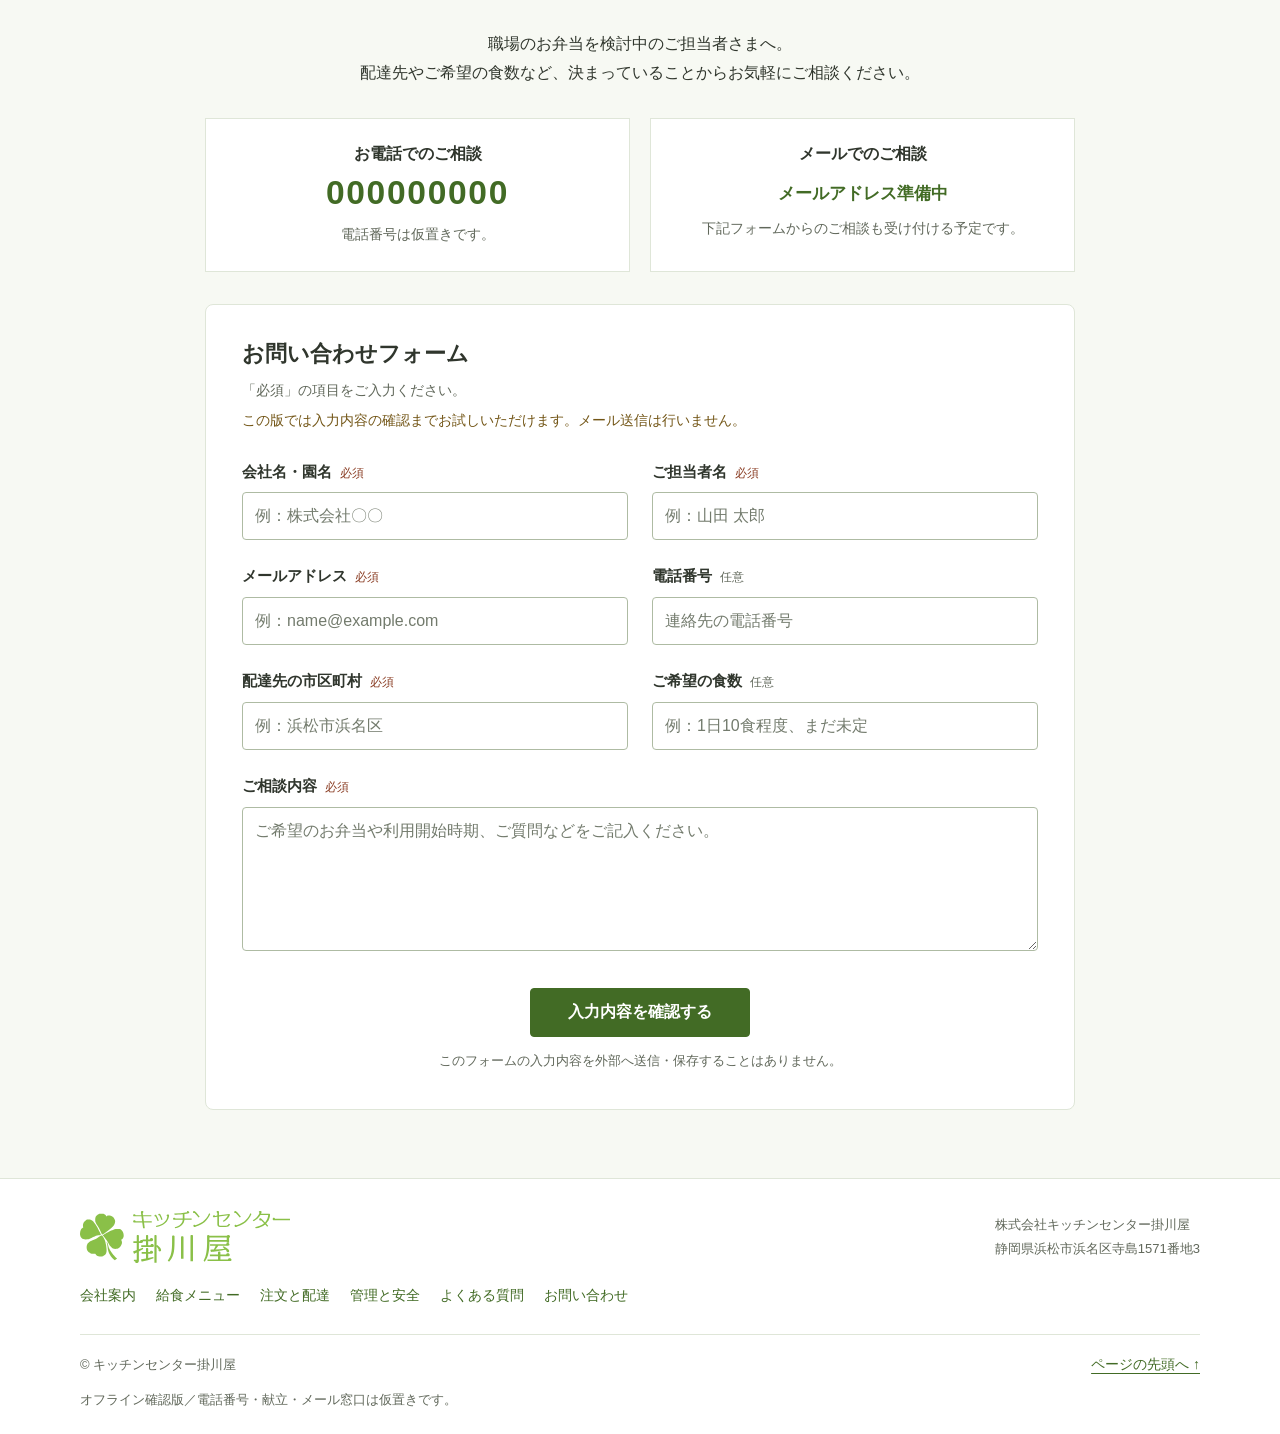
==== commit 0001780d: "Add delivery availability diagnosis" ====
--- a/kakegawaya/index.html
+++ b/kakegawaya/index.html
@@ -16,10 +16,12 @@
     .section{padding-block:68px;scroll-margin-top:20px}.section-heading{text-align:center;margin-bottom:32px}.section-heading h2{font-size:clamp(1.625rem,2.4vw,2rem);letter-spacing:.05em}.section-heading h2:after{content:"";display:block;width:45px;height:3px;background:var(--green);margin:14px auto 0}.section-heading p{margin-top:18px;color:var(--muted)}.services{display:grid;grid-template-columns:1.12fr 1fr;gap:28px}.service{border:1px solid var(--line);border-radius:var(--radius);overflow:hidden;background:#fff}.service-image{width:100%;height:230px;object-fit:cover}.service-body{padding:25px 28px 28px}.service h3{font-size:1.375rem;color:var(--green-dark);margin-bottom:12px}.service p{line-height:1.9}.service .text-link{display:inline-block;margin-top:16px;font-weight:700}.text-link:after{content:" →"}.pale{background:var(--green-pale)}.section-intro{max-width:710px;margin:0 auto 30px;text-align:center;color:var(--muted)}.lunch-grid{display:grid;grid-template-columns:repeat(6,minmax(0,1fr));gap:20px}.lunch-card{grid-column:span 2;background:#fff;border:1px solid var(--line);border-radius:var(--radius);overflow:hidden}.lunch-card.main-lunch{grid-column:span 3}.lunch-photo{height:200px;width:100%;object-fit:contain;background:#fff;padding:16px}.main-lunch .lunch-photo{height:255px;padding:18px}.lunch-body{padding:0 22px 24px}.lunch-card h3{font-size:1.25rem;color:var(--green-dark);margin-bottom:8px}.lunch-card p{color:#4e5947;font-size:.9375rem}.photo-note{font-size:.8125rem;text-align:right;color:var(--muted);margin-top:12px}.menu-calendar{margin-top:38px;padding:30px;background:#fff;border:1px solid #d4dfc9;border-radius:var(--radius)}.calendar-title{display:flex;align-items:center;gap:12px;flex-wrap:wrap;margin-bottom:8px}.calendar-title h3{font-size:1.375rem}.tag{font-size:.8125rem;padding:2px 9px;border-radius:3px;background:#edf2e6;color:#526142}.menu-calendar>p{color:var(--muted);font-size:.9375rem}.calendar-list{display:grid;grid-template-columns:1fr 1fr;gap:16px;margin-top:22px}.calendar-item{display:flex;align-items:center;gap:15px;border:1px dashed #b6c3a6;background:#fcfdfb;padding:20px}.calendar-icon{font-size:1.1875rem;font-weight:700;width:43px;height:48px;flex:0 0 43px;display:flex;align-items:center;justify-content:center;border:1px solid #a8b994;border-radius:3px;color:var(--green-dark);background:var(--green-pale)}.calendar-item strong{display:block;font-size:1rem}.calendar-item span:last-child{display:block;font-size:.875rem;color:var(--muted)}
     .delivery-layout{display:grid;grid-template-columns:1.15fr 1fr;gap:34px;align-items:start}.area-panel{border:1px solid var(--line);border-top:4px solid var(--green);border-radius:4px;padding:30px}.area-panel h3{font-size:1.375rem;color:var(--green-dark);margin-bottom:10px}.prefecture{margin-top:22px}.prefecture h4{font-size:1rem;margin:0 0 8px;color:var(--green-dark)}.cities{display:flex;flex-wrap:wrap;gap:8px;padding:0;margin:0;list-style:none}.cities li{padding:3px 12px;background:var(--green-pale);border:1px solid #e0e8d7;border-radius:3px;font-size:.9375rem}.area-note{font-size:.875rem;color:var(--muted);margin-top:20px}.delivery-note{padding:22px 25px;background:#f7f9f3;border-left:3px solid var(--green);margin-top:20px}.delivery-note strong{display:block;color:var(--green-dark);margin-bottom:5px}.delivery-note p{font-size:.9375rem}.steps{list-style:none;padding:0;margin:0}.step{display:grid;grid-template-columns:42px 1fr;gap:17px;padding:0 0 23px;margin-bottom:23px;border-bottom:1px solid var(--line)}.step:last-child{margin-bottom:0}.step-number{width:42px;height:42px;border-radius:50%;background:var(--green-pale);border:1px solid #d4dfc8;color:var(--green-dark);display:flex;align-items:center;justify-content:center;font:700 1.25rem Arial,sans-serif}.step h3{font-size:1.125rem;margin:3px 0 8px}.step p{font-size:.9375rem;color:var(--muted)}.delivery-cta{margin-top:24px}.safety-items{display:grid;grid-template-columns:repeat(3,minmax(0,1fr));gap:28px}.safety-item{padding:7px 22px 7px 0;border-right:1px solid #d9e4ce}.safety-item:last-child{border-right:0}.safety-item h3{font-size:1.1875rem;color:var(--green-dark);margin-bottom:12px}.safety-item p{font-size:.9375rem;color:#4e5947}
     .company-layout{display:grid;grid-template-columns:.85fr 1.15fr;gap:40px;align-items:start}.company-photo{width:100%;aspect-ratio:1.6;object-fit:cover;border-radius:5px;margin-bottom:22px}.company-intro h3{font-size:1.375rem;color:var(--green-dark);margin-bottom:14px}.company-intro p{font-size:.9375rem;color:var(--muted)}.company-data{margin:0;border-top:2px solid var(--green)}.company-row{display:grid;grid-template-columns:104px 1fr;gap:18px;padding:18px 12px;border-bottom:1px solid var(--line);font-size:.9375rem}.company-row dt{font-weight:700;color:var(--green-dark)}.company-row dd{margin:0;overflow-wrap:anywhere}.faq-list{max-width:840px;margin:0 auto;border-top:1px solid var(--line)}.faq-item{border-bottom:1px solid var(--line);background:#fff}.faq-item summary{display:flex;align-items:center;gap:16px;padding:21px 18px;list-style:none;cursor:pointer;font-weight:700;line-height:1.75}.faq-item summary::-webkit-details-marker{display:none}.faq-item summary:before{content:"Q";font-family:Arial,sans-serif;font-size:1.25rem;color:var(--green-dark);flex:0 0 24px}.faq-item summary:after{content:"＋";font-size:1.1875rem;margin-left:auto;color:var(--green-dark);flex-shrink:0}.faq-item[open] summary:after{content:"−"}.faq-item p{padding:0 54px 22px;color:var(--muted);font-size:.9375rem}.faq-item summary:hover{background:#fafcf7}.contact-section{border-top:5px solid var(--green);background:#f7f9f3}.contact-intro{max-width:680px;margin:0 auto 30px;text-align:center}.contact-methods{display:grid;grid-template-columns:1fr 1fr;gap:20px;max-width:870px;margin:0 auto 32px}.contact-method{border:1px solid var(--line);background:#fff;text-align:center;padding:23px}.contact-method h3{font-size:1rem;margin-bottom:8px}.contact-number{font:700 clamp(1.75rem,3vw,2.1rem) Arial,sans-serif;letter-spacing:.05em;color:var(--green-dark);margin-bottom:10px}.contact-method p{font-size:.875rem;color:var(--muted)}.email-pending{font-size:1.0625rem;color:var(--green-dark);font-weight:700;min-height:42px;padding-top:4px}.form-shell{max-width:870px;margin-inline:auto;background:#fff;padding:32px 36px 36px;border:1px solid var(--line);border-radius:var(--radius)}.form-shell>h3{font-size:1.375rem;margin-bottom:8px}.form-note{font-size:.875rem;color:var(--muted);line-height:1.85;margin-bottom:24px}.offline-note{display:block;color:#735617;margin-top:4px}.form-grid{display:grid;grid-template-columns:1fr 1fr;gap:22px 24px}.field.full{grid-column:1/-1}.field label{display:block;margin-bottom:7px;font-weight:700;font-size:.9375rem}.required{color:#8a3d24;font-size:.75rem;font-weight:400;margin-left:8px}.optional{color:var(--muted);font-size:.75rem;font-weight:400;margin-left:8px}input,select,textarea{width:100%;max-width:100%;border:1px solid #aebba3;border-radius:4px;color:var(--ink);background:#fff;padding:11px 12px;min-height:48px;line-height:1.5}textarea{resize:vertical;min-height:130px}input::placeholder,textarea::placeholder{color:#737b6d}input:focus,select:focus,textarea:focus{border-color:var(--green-dark)}.form-submit{text-align:center;margin-top:28px}.form-submit .btn{min-width:220px}.no-save-note{font-size:.8125rem;color:var(--muted);text-align:center;margin-top:12px}.confirmation{border-top:3px solid var(--green);padding-top:22px}.confirmation h3{font-size:1.375rem;margin-bottom:8px}.confirmation>p{color:var(--muted);font-size:.9375rem}.confirmation dl{margin:20px 0}.confirm-row{display:grid;grid-template-columns:140px 1fr;gap:18px;padding:13px 0;border-bottom:1px solid var(--line);font-size:.9375rem}.confirm-row dt{font-weight:700}.confirm-row dd{margin:0;white-space:pre-wrap;overflow-wrap:anywhere}.copy-feedback{font-size:.875rem;color:var(--green-dark);margin-top:12px;min-height:1.85em}.footer{padding:32px 0 22px;background:#fff;border-top:1px solid var(--line)}.footer-top{display:flex;align-items:center;justify-content:space-between;gap:24px}.footer-logo{width:210px}.footer p{font-size:.8125rem;color:var(--muted)}.footer-links{display:flex;gap:20px;flex-wrap:wrap;margin-top:20px;font-size:.875rem}.footer-links a{text-decoration:none}.footer-bottom{display:flex;justify-content:space-between;align-items:center;gap:16px;border-top:1px solid var(--line);padding-top:17px;margin-top:25px}.back-top{font-size:.875rem}.source-note{font-size:.75rem;color:var(--muted);margin-top:10px}.no-js{background:#fff1d5;border:1px solid #d5ae55;padding:12px 18px;font-size:.9375rem}
+
+    .diagnosis-section{padding:54px 0 62px;background:#fff}.diagnosis-box{max-width:900px;margin:0 auto;border:1px solid var(--line);border-top:5px solid var(--green);border-radius:var(--radius);padding:30px 34px 34px;background:#fff}.diagnosis-lead{text-align:center;color:var(--muted);margin:-12px 0 28px}.diagnosis-step{padding:22px 0;border-top:1px solid var(--line)}.diagnosis-step:first-of-type{border-top:0;padding-top:0}.diagnosis-step h3{font-size:1.0625rem;margin-bottom:12px}.diagnosis-step h3 span{display:inline-flex;align-items:center;justify-content:center;width:28px;height:28px;border-radius:50%;background:var(--green-pale);color:var(--green-dark);font:700 .875rem Arial,sans-serif;margin-right:9px}.diagnosis-options{display:flex;flex-wrap:wrap;gap:10px}.diagnosis-option{min-height:46px;padding:9px 16px;border:1px solid #aebba3;border-radius:999px;background:#fff;color:var(--ink);font-weight:700}.diagnosis-option[aria-pressed="true"]{background:var(--green-dark);border-color:var(--green-dark);color:#fff}.diagnosis-option:hover{background:var(--green-pale)}.diagnosis-option[aria-pressed="true"]:hover{background:var(--green-dark)}.diagnosis-status{margin-top:22px;padding:22px 24px;background:var(--green-pale);border-radius:6px;text-align:center}.diagnosis-status.is-pending{background:#f7f8f5;color:var(--muted)}.diagnosis-status strong{display:block;font-size:1.35rem;color:var(--green-dark);line-height:1.5}.diagnosis-status.is-pending strong{color:var(--muted);font-size:1rem}.diagnosis-status p{margin-top:7px;font-size:.9375rem}.diagnosis-status .btn{margin-top:17px}.diagnosis-note{font-size:.8125rem;color:var(--muted);text-align:center;margin-top:14px}
     @media(min-width:821px){.main-nav{display:grid!important}}
     @media(max-width:950px){.wrap{width:calc(100% - 40px)}.hero-copy{width:500px}.hero h1{font-size:2.375rem}.services{grid-template-columns:1fr 1fr}.service-image{height:210px}.service-body{padding:22px}.quick-fact{padding-inline:18px}.delivery-layout{gap:25px}.area-panel{padding:24px}.company-layout{gap:28px}.company-row{grid-template-columns:86px 1fr;gap:12px;padding-inline:4px}.safety-items{gap:22px}}
     @media(max-width:820px){.masthead{padding-block:18px;gap:12px}.brand img{width:220px}.header-contact{display:none}.menu-toggle{display:block}.main-nav{display:none;grid-template-columns:repeat(2,minmax(0,1fr));padding-bottom:0;margin-bottom:12px}.main-nav.is-open{display:grid}.main-nav a{border-bottom:1px solid var(--line);min-height:49px}.hero{min-height:420px}.hero-copy{width:min(485px,100%);padding:26px 28px}.hero .wrap{padding-block:28px}.hero h1{font-size:2.25rem}.section{padding-block:50px}.quick-facts{grid-template-columns:1fr 1fr 1fr;gap:14px;padding-block:18px}.quick-fact{padding:0 12px 0 0}.quick-fact strong{font-size:1rem}.quick-fact small{display:block}.delivery-layout,.company-layout{grid-template-columns:1fr}.company-intro{display:grid;grid-template-columns:1fr 1fr;gap:24px;align-items:center}.company-photo{margin-bottom:0}.company-data{margin-top:4px}.company-row{grid-template-columns:110px 1fr}.service h3{font-size:1.1875rem}.service-image{height:190px}.lunch-photo{height:160px;padding:10px}.main-lunch .lunch-photo{height:220px}.lunch-body{padding:0 17px 20px}.calendar-list{grid-template-columns:1fr}.safety-items{gap:20px}.safety-item{padding-right:16px}.safety-item h3{font-size:1.0625rem}}
-    @media(max-width:560px){.wrap{width:calc(100% - 32px)}.preview{font-size:.75rem;text-align:left;padding:7px 16px;line-height:1.7}.preview strong{display:block;margin-right:0}.brand img{width:207px;max-width:calc(100vw - 132px)}.masthead{padding-block:16px}.menu-toggle{padding:9px 10px}.hero{min-height:0;background:#edf0e7;align-items:flex-end;padding-top:144px}.hero-photo{object-position:60% top;height:100%;opacity:1}.hero .wrap{padding-top:0;padding-bottom:20px}.hero-copy{width:100%;padding:22px 22px 24px;background:rgba(255,255,255,.97);border-top-width:4px}.eyebrow{font-size:.8125rem;margin-bottom:10px}.hero h1{font-size:clamp(1.4375rem,7vw,2.15rem);margin-bottom:12px;line-height:1.6;letter-spacing:0}.hero-description{font-size:.9375rem;line-height:1.9}.hero-description br{display:none}.actions{gap:10px;margin-top:20px}.hero .actions{display:grid;grid-template-columns:1fr}.hero .btn{padding:12px;min-height:46px;font-size:.9375rem}.quick-facts{grid-template-columns:1fr;padding:7px 0;gap:0}.quick-fact{display:flex;align-items:baseline;gap:10px;border:0;border-bottom:1px solid #edf0e9;padding:10px 0}.quick-fact:last-child{border:0}.quick-fact .label{font-size:.8125rem;flex:0 0 82px;margin:0}.quick-fact strong{font-size:.9375rem}.quick-fact small{display:inline;font-size:.8125rem}.section{padding-block:42px}.section-heading{margin-bottom:26px}.section-heading h2{font-size:1.625rem}.section-heading p{font-size:.9375rem;text-align:left}.services{grid-template-columns:1fr;gap:20px}.service-image{height:220px}.service-body{padding:22px}.service h3{font-size:1.25rem}.service p{font-size:.9375rem}.section-intro{text-align:left;font-size:.9375rem}.lunch-grid{grid-template-columns:repeat(2,minmax(0,1fr));gap:12px}.lunch-card,.lunch-card.main-lunch{grid-column:span 1}.lunch-card:last-child{grid-column:1/-1;display:grid;grid-template-columns:45% 55%;align-items:center}.lunch-photo,.main-lunch .lunch-photo{height:148px;padding:10px 5px}.lunch-body{padding:0 14px 17px}.lunch-card h3{font-size:1.0625rem}.lunch-card p{font-size:.875rem;line-height:1.85}.lunch-card:last-child .lunch-body{padding:16px 14px 16px 6px}.photo-note{text-align:left;font-size:.75rem}.menu-calendar{padding:23px 20px;margin-top:26px}.calendar-title h3{font-size:1.25rem}.calendar-item{padding:15px 12px;gap:12px}.calendar-item strong{font-size:.9375rem}.area-panel{padding:23px 20px}.area-panel h3{font-size:1.25rem}.area-panel>p{font-size:.9375rem}.cities li{font-size:.875rem;padding:3px 10px}.delivery-layout{gap:30px}.delivery-note{padding:20px}.delivery-cta .btn{width:100%}.safety-items{grid-template-columns:1fr;gap:0}.safety-item{padding:0 0 22px;margin-bottom:22px;border:0;border-bottom:1px solid #d9e4ce}.safety-item:last-child{padding:0;margin:0;border:0}.safety-item h3{font-size:1.1875rem}.company-intro{grid-template-columns:1fr;gap:20px}.company-photo{max-height:245px}.company-row{grid-template-columns:77px 1fr;gap:12px;padding-block:15px;font-size:.875rem}.faq-item summary{padding:19px 8px;gap:10px;font-size:.9375rem}.faq-item summary:before{flex-basis:20px}.faq-item p{padding:0 16px 20px 38px;font-size:.9375rem}.contact-intro{font-size:.9375rem;text-align:left}.contact-methods{grid-template-columns:1fr;gap:14px}.contact-method{padding:22px}.contact-number{font-size:2rem}.form-shell{padding:25px 20px}.form-grid{grid-template-columns:1fr;gap:19px}.field.full{grid-column:auto}.form-note{font-size:.8125rem}.form-submit .btn{width:100%;min-width:0}.confirm-row{grid-template-columns:1fr;gap:3px}.confirmation .actions .btn{width:100%}.footer-top{display:block}.footer-top p{margin-top:15px}.footer-logo{width:200px}.footer-links{gap:12px 20px;line-height:1.7}.footer-bottom{align-items:flex-start}.footer-bottom p{font-size:.75rem}.back-top{white-space:nowrap;font-size:.8125rem}.source-note{font-size:.75rem}}
+    @media(max-width:560px){.diagnosis-section{padding:38px 0 44px}.diagnosis-box{padding:24px 18px 26px}.diagnosis-lead{text-align:left;margin-bottom:22px}.diagnosis-options{display:grid;grid-template-columns:1fr 1fr;gap:8px}.diagnosis-option{border-radius:5px;padding:10px 8px}.diagnosis-status{padding:20px 16px}.diagnosis-status strong{font-size:1.2rem}.diagnosis-status .btn{width:100%}.wrap{width:calc(100% - 32px)}.preview{font-size:.75rem;text-align:left;padding:7px 16px;line-height:1.7}.preview strong{display:block;margin-right:0}.brand img{width:207px;max-width:calc(100vw - 132px)}.masthead{padding-block:16px}.menu-toggle{padding:9px 10px}.hero{min-height:0;background:#edf0e7;align-items:flex-end;padding-top:144px}.hero-photo{object-position:60% top;height:100%;opacity:1}.hero .wrap{padding-top:0;padding-bottom:20px}.hero-copy{width:100%;padding:22px 22px 24px;background:rgba(255,255,255,.97);border-top-width:4px}.eyebrow{font-size:.8125rem;margin-bottom:10px}.hero h1{font-size:clamp(1.4375rem,7vw,2.15rem);margin-bottom:12px;line-height:1.6;letter-spacing:0}.hero-description{font-size:.9375rem;line-height:1.9}.hero-description br{display:none}.actions{gap:10px;margin-top:20px}.hero .actions{display:grid;grid-template-columns:1fr}.hero .btn{padding:12px;min-height:46px;font-size:.9375rem}.quick-facts{grid-template-columns:1fr;padding:7px 0;gap:0}.quick-fact{display:flex;align-items:baseline;gap:10px;border:0;border-bottom:1px solid #edf0e9;padding:10px 0}.quick-fact:last-child{border:0}.quick-fact .label{font-size:.8125rem;flex:0 0 82px;margin:0}.quick-fact strong{font-size:.9375rem}.quick-fact small{display:inline;font-size:.8125rem}.section{padding-block:42px}.section-heading{margin-bottom:26px}.section-heading h2{font-size:1.625rem}.section-heading p{font-size:.9375rem;text-align:left}.services{grid-template-columns:1fr;gap:20px}.service-image{height:220px}.service-body{padding:22px}.service h3{font-size:1.25rem}.service p{font-size:.9375rem}.section-intro{text-align:left;font-size:.9375rem}.lunch-grid{grid-template-columns:repeat(2,minmax(0,1fr));gap:12px}.lunch-card,.lunch-card.main-lunch{grid-column:span 1}.lunch-card:last-child{grid-column:1/-1;display:grid;grid-template-columns:45% 55%;align-items:center}.lunch-photo,.main-lunch .lunch-photo{height:148px;padding:10px 5px}.lunch-body{padding:0 14px 17px}.lunch-card h3{font-size:1.0625rem}.lunch-card p{font-size:.875rem;line-height:1.85}.lunch-card:last-child .lunch-body{padding:16px 14px 16px 6px}.photo-note{text-align:left;font-size:.75rem}.menu-calendar{padding:23px 20px;margin-top:26px}.calendar-title h3{font-size:1.25rem}.calendar-item{padding:15px 12px;gap:12px}.calendar-item strong{font-size:.9375rem}.area-panel{padding:23px 20px}.area-panel h3{font-size:1.25rem}.area-panel>p{font-size:.9375rem}.cities li{font-size:.875rem;padding:3px 10px}.delivery-layout{gap:30px}.delivery-note{padding:20px}.delivery-cta .btn{width:100%}.safety-items{grid-template-columns:1fr;gap:0}.safety-item{padding:0 0 22px;margin-bottom:22px;border:0;border-bottom:1px solid #d9e4ce}.safety-item:last-child{padding:0;margin:0;border:0}.safety-item h3{font-size:1.1875rem}.company-intro{grid-template-columns:1fr;gap:20px}.company-photo{max-height:245px}.company-row{grid-template-columns:77px 1fr;gap:12px;padding-block:15px;font-size:.875rem}.faq-item summary{padding:19px 8px;gap:10px;font-size:.9375rem}.faq-item summary:before{flex-basis:20px}.faq-item p{padding:0 16px 20px 38px;font-size:.9375rem}.contact-intro{font-size:.9375rem;text-align:left}.contact-methods{grid-template-columns:1fr;gap:14px}.contact-method{padding:22px}.contact-number{font-size:2rem}.form-shell{padding:25px 20px}.form-grid{grid-template-columns:1fr;gap:19px}.field.full{grid-column:auto}.form-note{font-size:.8125rem}.form-submit .btn{width:100%;min-width:0}.confirm-row{grid-template-columns:1fr;gap:3px}.confirmation .actions .btn{width:100%}.footer-top{display:block}.footer-top p{margin-top:15px}.footer-logo{width:200px}.footer-links{gap:12px 20px;line-height:1.7}.footer-bottom{align-items:flex-start}.footer-bottom p{font-size:.75rem}.back-top{white-space:nowrap;font-size:.8125rem}.source-note{font-size:.75rem}}
     @media(prefers-reduced-motion:reduce){html{scroll-behavior:auto}*,*:before,*:after{transition:none!important}}
     @media print{.preview,.main-nav,.menu-toggle,.hero .actions,.form-shell,.footer-links,.back-top,.contact-methods{display:none!important}.wrap{width:100%}.hero{min-height:0}.hero-photo{opacity:.18}.hero-copy{width:100%;background:none}.hero .wrap{padding:15px 0}.section{padding-block:22px}.section-heading{margin-bottom:20px}.service,.lunch-card,.area-panel,.faq-item{break-inside:avoid}.pale,.contact-section{background:#fff}.faq-item p{display:block}.footer{padding-block:15px}body{font-size:11pt}.contact-section{padding:20px 0}.contact-intro{margin-bottom:0}}
   </style>
@@ -62,6 +64,54 @@
       <div class="quick-fact"><span class="label">お弁当のご提案</span><strong>ご利用条件に合わせてお見積もり</strong></div>
     </div>
 
+
+    <section class="diagnosis-section" id="delivery-diagnosis" aria-labelledby="diagnosis-heading">
+      <div class="wrap">
+        <div class="section-heading"><h2 id="diagnosis-heading">配達できるか簡単診断</h2></div>
+        <div class="diagnosis-box">
+          <p class="diagnosis-lead">3つ選ぶだけで、配達の可能性をすぐ確認できます。</p>
+
+          <div class="diagnosis-step" data-diagnosis-group="frequency">
+            <h3><span>1</span>週に何回くらい利用しますか？</h3>
+            <div class="diagnosis-options" role="group" aria-label="利用頻度">
+              <button class="diagnosis-option" type="button" data-value="週1〜2回" aria-pressed="false">週1〜2回</button>
+              <button class="diagnosis-option" type="button" data-value="週3〜4回" aria-pressed="false">週3〜4回</button>
+              <button class="diagnosis-option" type="button" data-value="週5回" aria-pressed="false">週5回</button>
+              <button class="diagnosis-option" type="button" data-value="不定期" aria-pressed="false">不定期</button>
+            </div>
+          </div>
+
+          <div class="diagnosis-step" data-diagnosis-group="quantity">
+            <h3><span>2</span>1回あたり何食くらいですか？</h3>
+            <div class="diagnosis-options" role="group" aria-label="1回あたりの食数">
+              <button class="diagnosis-option" type="button" data-value="5〜9食" aria-pressed="false">5〜9食</button>
+              <button class="diagnosis-option" type="button" data-value="10〜29食" aria-pressed="false">10〜29食</button>
+              <button class="diagnosis-option" type="button" data-value="30食以上" aria-pressed="false">30食以上</button>
+              <button class="diagnosis-option" type="button" data-value="まだ未定" aria-pressed="false">まだ未定</button>
+            </div>
+          </div>
+
+          <div class="diagnosis-step" data-diagnosis-group="area">
+            <h3><span>3</span>配達先はどの地域ですか？</h3>
+            <div class="diagnosis-options" role="group" aria-label="配達地域">
+              <button class="diagnosis-option" type="button" data-value="浜松市" data-in-area="true" aria-pressed="false">浜松市</button>
+              <button class="diagnosis-option" type="button" data-value="湖西市" data-in-area="true" aria-pressed="false">湖西市</button>
+              <button class="diagnosis-option" type="button" data-value="磐田市・袋井市・掛川市・森町" data-in-area="true" aria-pressed="false">磐田・袋井・掛川・森町</button>
+              <button class="diagnosis-option" type="button" data-value="豊橋市・豊川市・新城市" data-in-area="true" aria-pressed="false">豊橋・豊川・新城</button>
+              <button class="diagnosis-option" type="button" data-value="その他の地域" data-in-area="false" aria-pressed="false">その他</button>
+            </div>
+          </div>
+
+          <div class="diagnosis-status is-pending" id="diagnosis-result" aria-live="polite">
+            <strong>3項目を選択してください</strong>
+            <p>選択すると、ここに診断結果が表示されます。</p>
+            <button class="btn btn-green" id="diagnosis-to-form" type="button" hidden>詳しい条件をフォームで相談する</button>
+          </div>
+          <p class="diagnosis-note">※簡易診断です。実際の配達可否は住所・配達コース・食数などを確認してご案内します。</p>
+        </div>
+      </div>
+    </section>
+
     <section class="section wrap" id="services" aria-labelledby="services-heading">
       <div class="section-heading"><h2 id="services-heading">掛川屋のサービス</h2><p>職場のお昼にも、幼稚園でのお昼にも。</p></div>
       <div class="services">
@@ -193,6 +243,68 @@
       nav.querySelectorAll('a').forEach(link => link.addEventListener('click', closeMenu));
       document.addEventListener('keydown', event => { if (event.key === 'Escape' && toggle.getAttribute('aria-expanded') === 'true') { closeMenu(); toggle.focus(); } });
       const form = document.getElementById('inquiry-form');
+      const diagnosis = { frequency:'', quantity:'', area:'', inArea:false };
+      const diagnosisRoot = document.getElementById('delivery-diagnosis');
+      const diagnosisResult = document.getElementById('diagnosis-result');
+      const diagnosisToForm = document.getElementById('diagnosis-to-form');
+
+      function updateDiagnosisResult() {
+        if (!diagnosis.frequency || !diagnosis.quantity || !diagnosis.area) return;
+        const favorableOutsideArea =
+          diagnosis.area === 'その他の地域' &&
+          (diagnosis.quantity === '10〜29食' || diagnosis.quantity === '30食以上') &&
+          diagnosis.frequency !== '不定期';
+
+        diagnosisResult.classList.remove('is-pending');
+        diagnosisToForm.hidden = false;
+
+        const title = diagnosisResult.querySelector('strong');
+        const detail = diagnosisResult.querySelector('p');
+        if (diagnosis.inArea || favorableOutsideArea) {
+          title.textContent = '配達できる可能性があります';
+          detail.textContent = '詳しい住所やご利用条件を確認できれば、配達可否をご案内できます。';
+        } else {
+          title.textContent = '配達条件を個別に確認します';
+          detail.textContent = '配達コースや食数によって対応できる場合があります。まずはお気軽にご相談ください。';
+        }
+      }
+
+      diagnosisRoot.querySelectorAll('.diagnosis-option').forEach(button => {
+        button.addEventListener('click', () => {
+          const group = button.closest('[data-diagnosis-group]');
+          const key = group.dataset.diagnosisGroup;
+          group.querySelectorAll('.diagnosis-option').forEach(item => item.setAttribute('aria-pressed','false'));
+          button.setAttribute('aria-pressed','true');
+          diagnosis[key] = button.dataset.value;
+          if (key === 'area') diagnosis.inArea = button.dataset.inArea === 'true';
+          updateDiagnosisResult();
+        });
+      });
+
+
+      diagnosisToForm.addEventListener('click', () => {
+        const locationInput = document.getElementById('location');
+        const quantityInput = document.getElementById('quantity');
+        const messageInput = document.getElementById('message');
+
+        if (!locationInput.value.trim()) locationInput.value = diagnosis.area === 'その他の地域' ? '' : diagnosis.area;
+        if (!quantityInput.value.trim()) quantityInput.value = diagnosis.quantity;
+
+        const diagnosisSummary =
+          '【簡単診断の回答】\n' +
+          '利用頻度：' + diagnosis.frequency + '\n' +
+          '1回あたり：' + diagnosis.quantity + '\n' +
+          '地域：' + diagnosis.area;
+
+        if (!messageInput.value.includes('【簡単診断の回答】')) {
+          messageInput.value = diagnosisSummary + '\n\n詳しい住所・利用開始時期など：\n';
+        }
+        document.getElementById('contact').scrollIntoView({behavior:'smooth', block:'start'});
+        setTimeout(() => {
+          if (!locationInput.value.trim()) locationInput.focus();
+          else messageInput.focus();
+        }, 450);
+      });
       const confirmation = document.getElementById('confirmation');
       const heading = document.getElementById('confirmation-heading');
       const output = document.getElementById('confirmation-data');
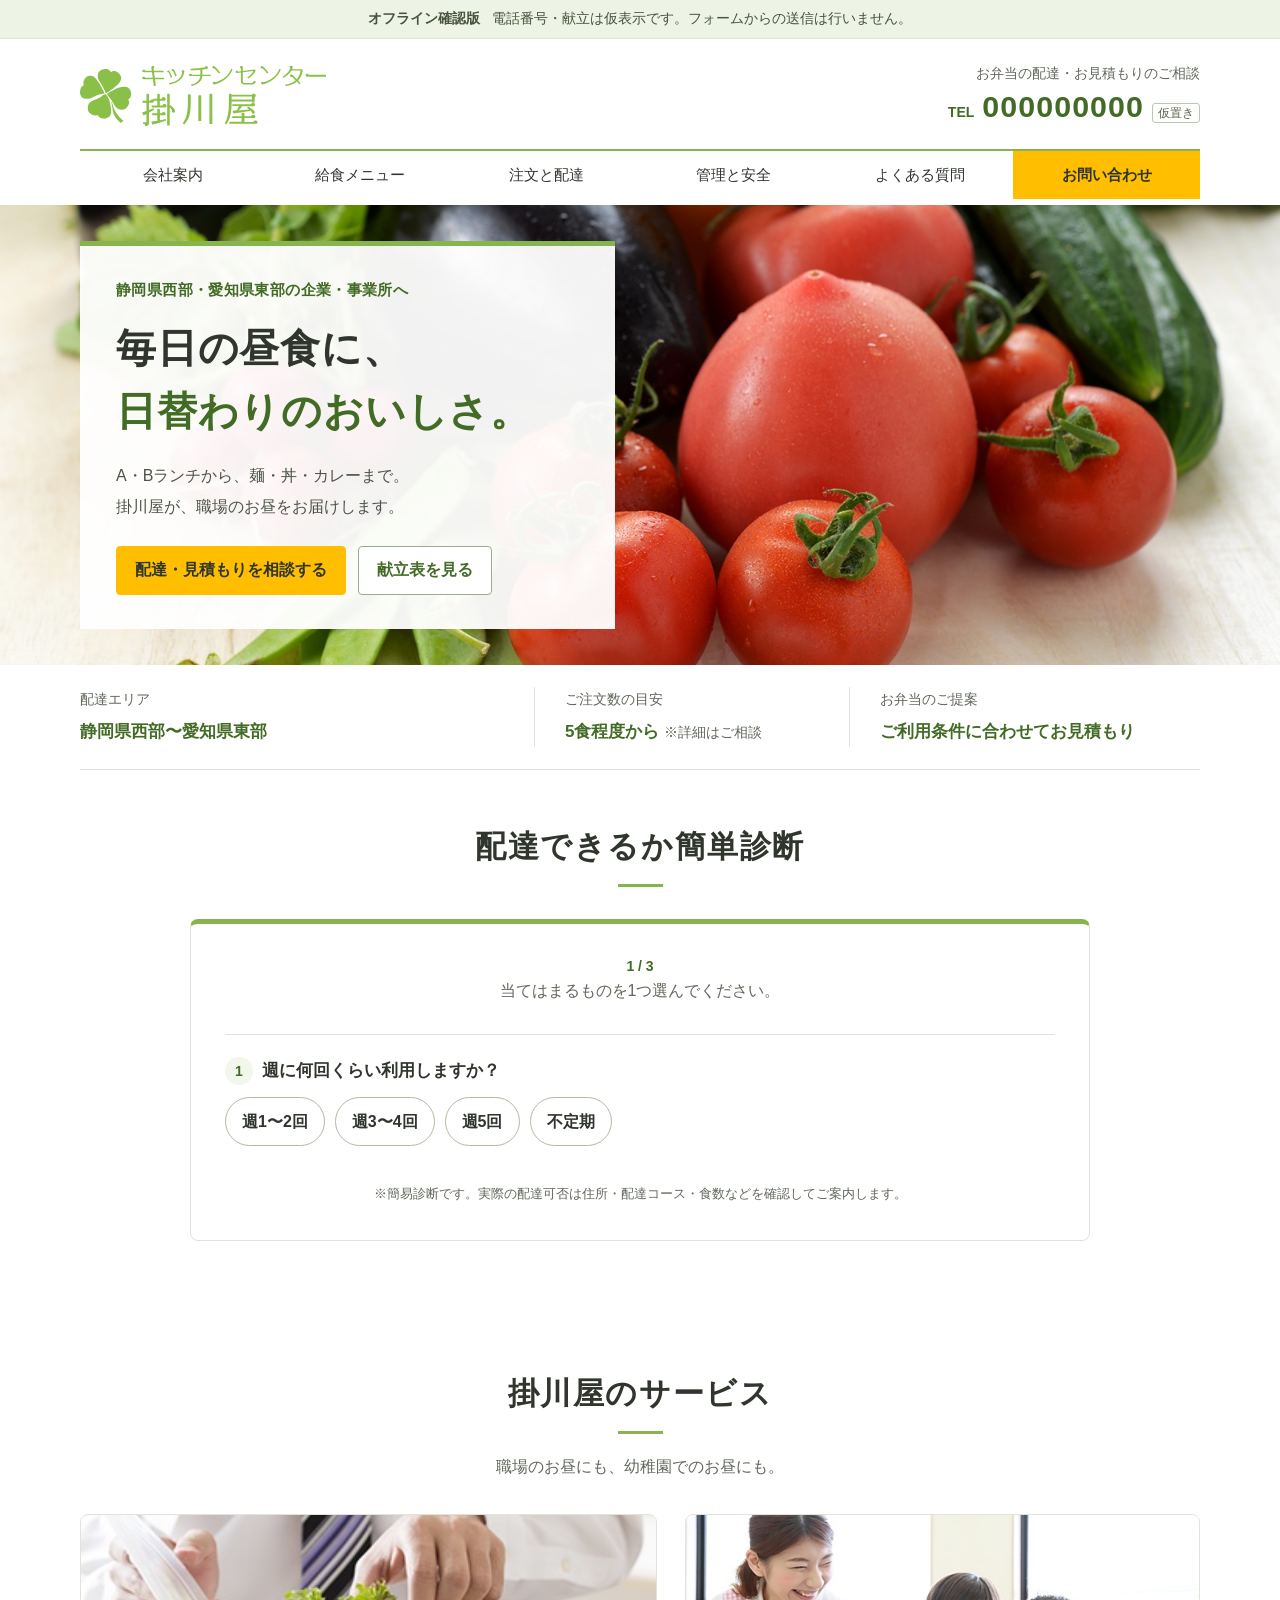
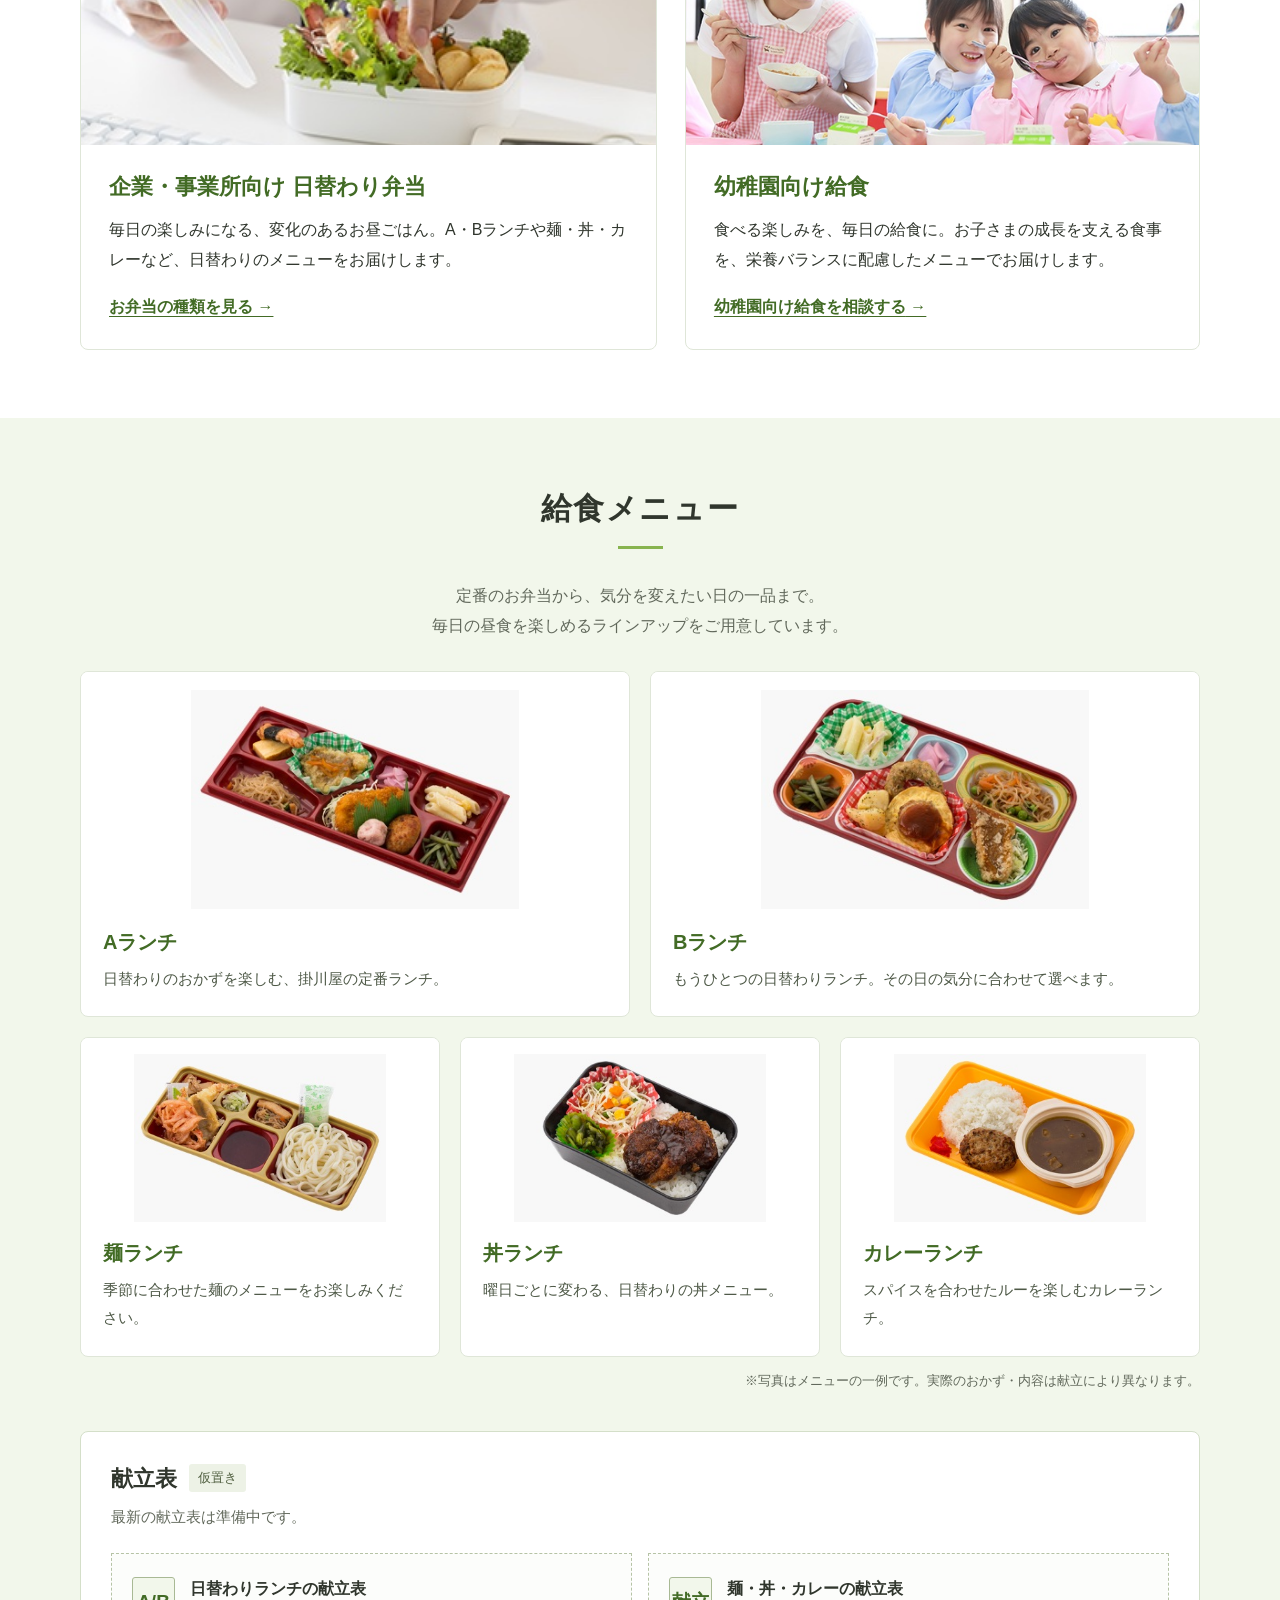
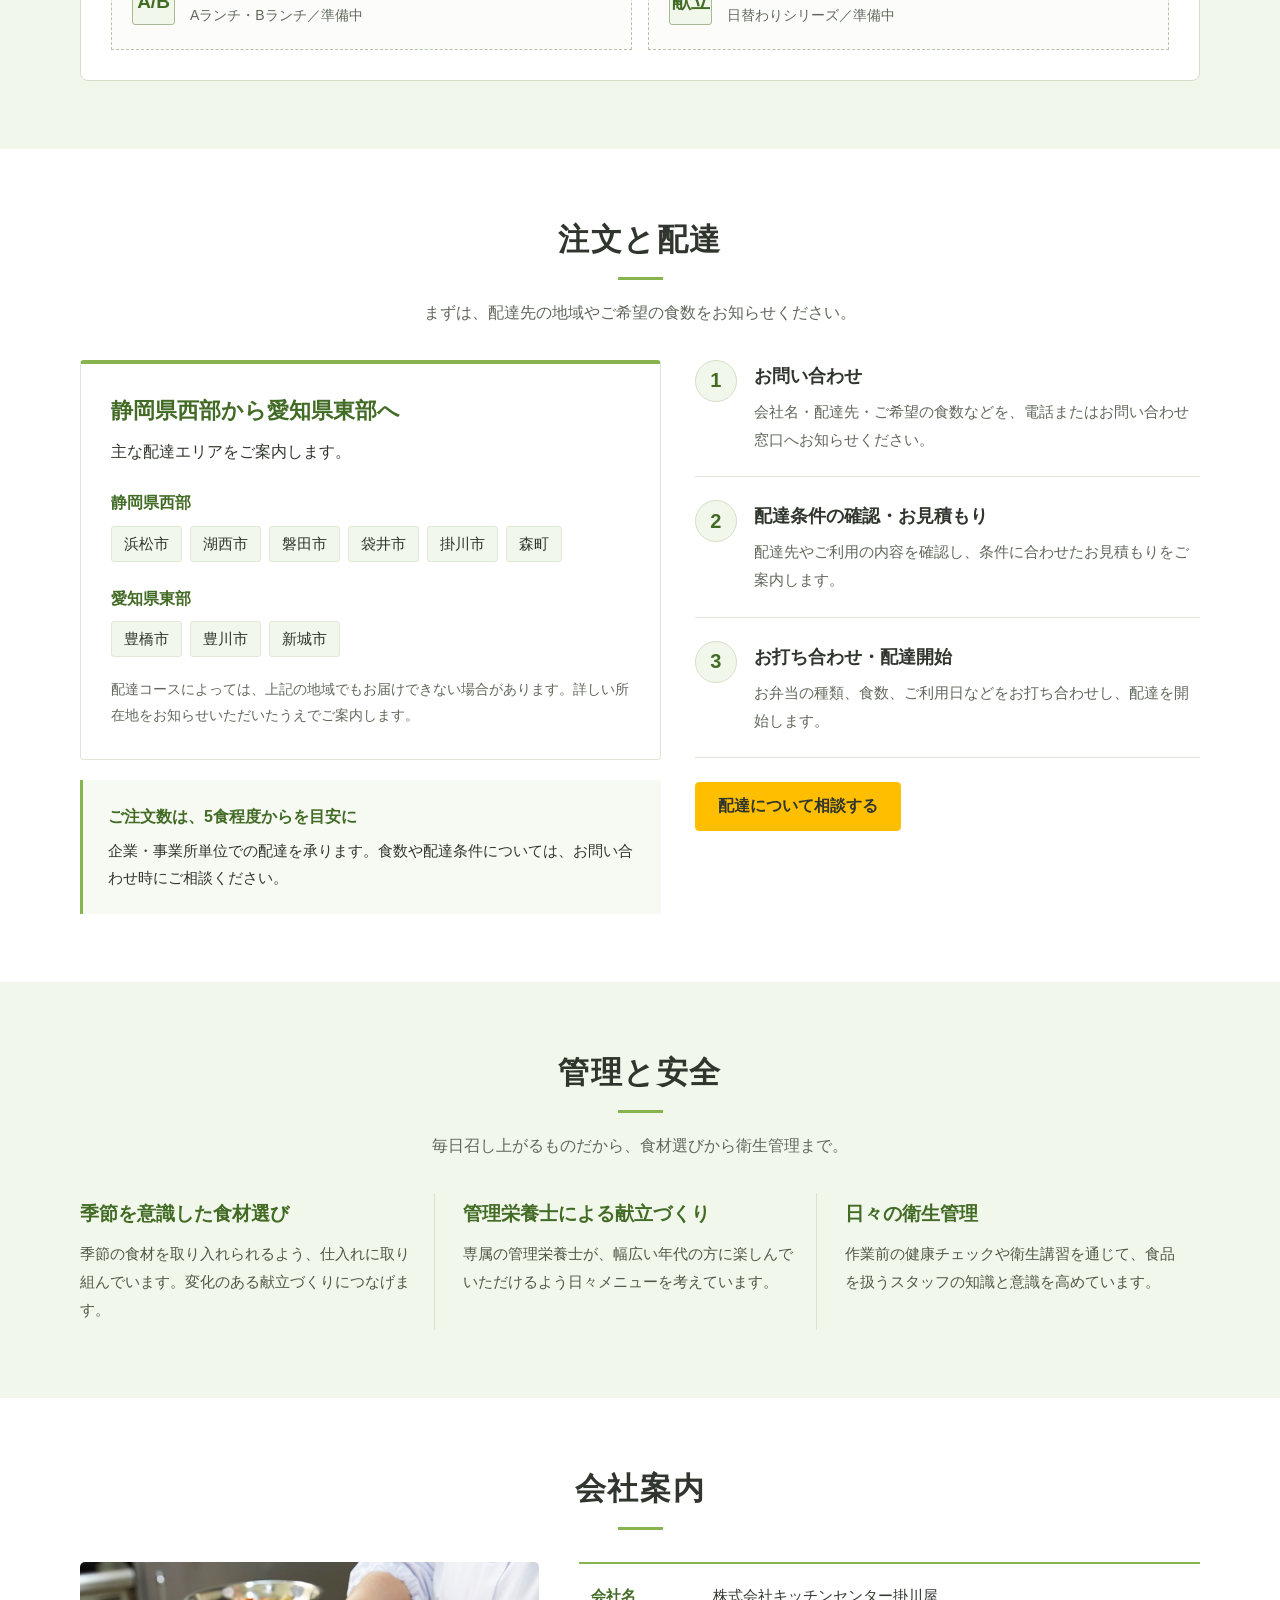
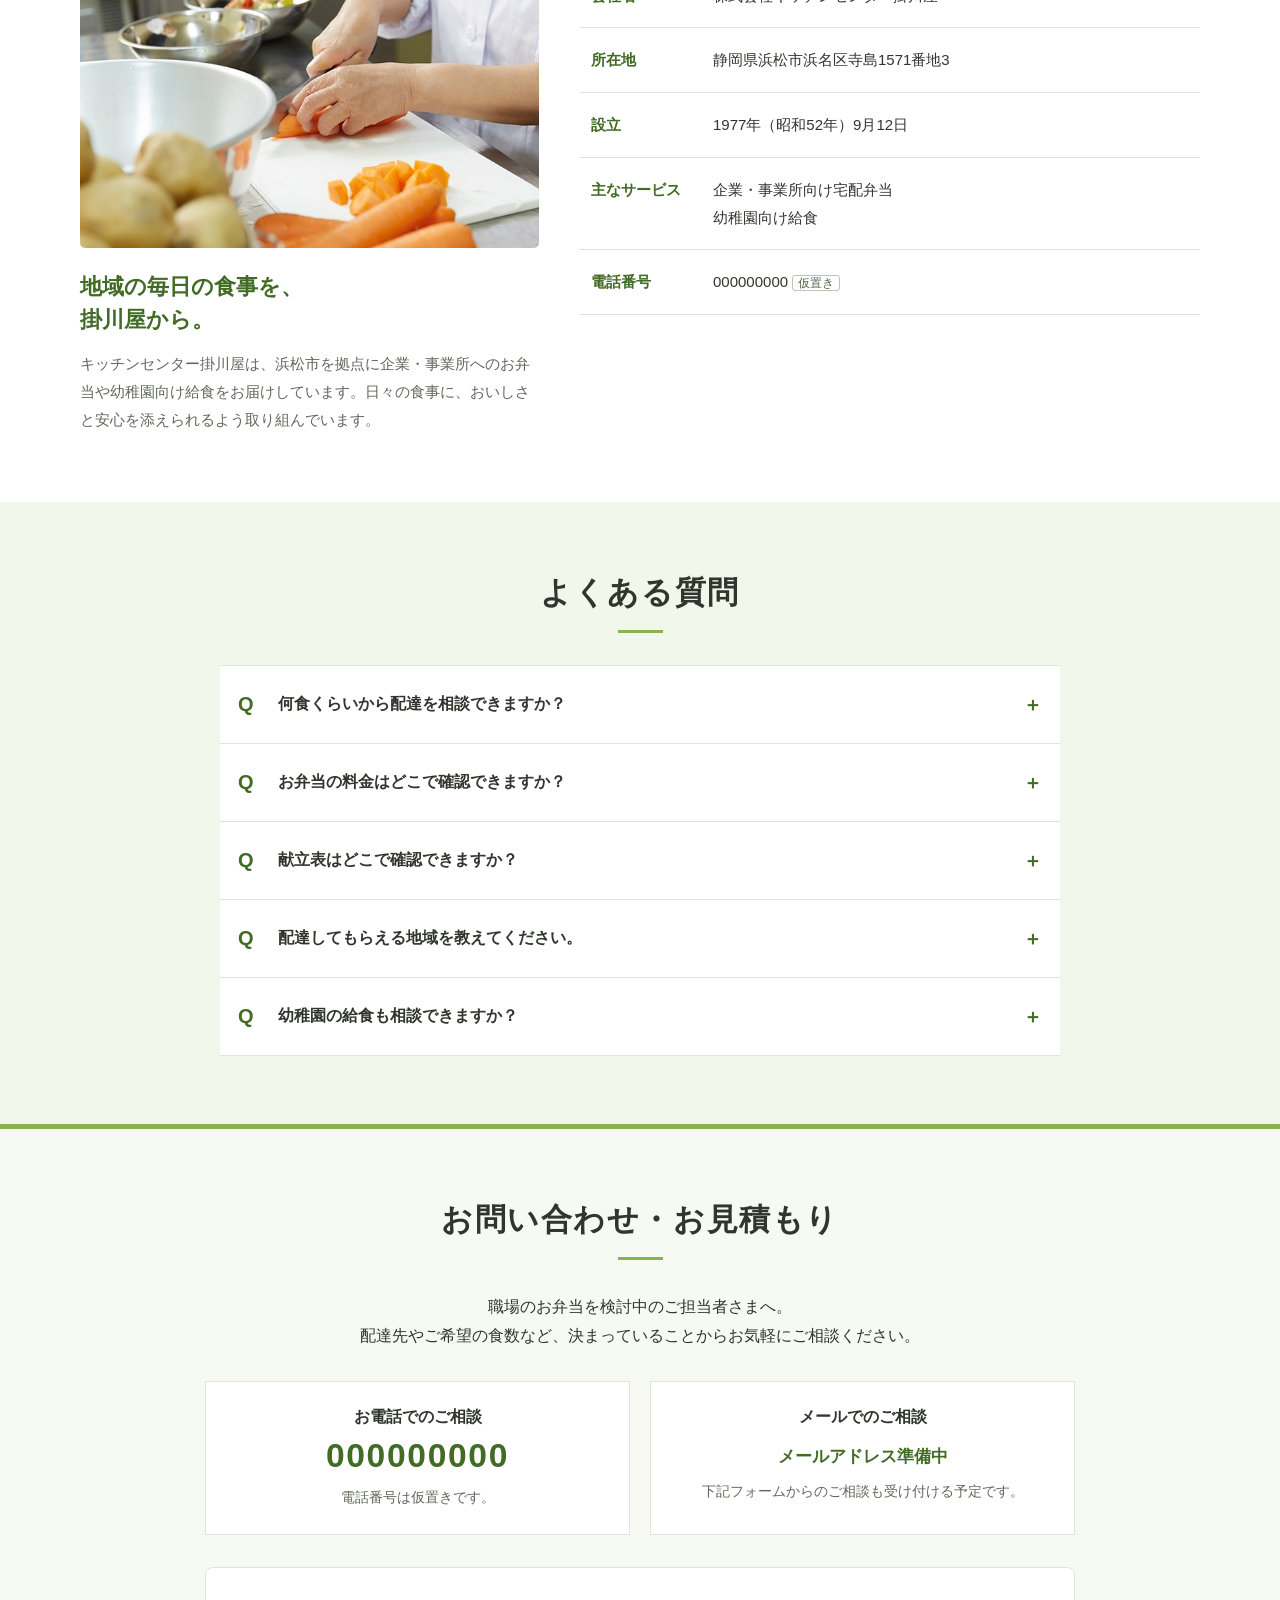
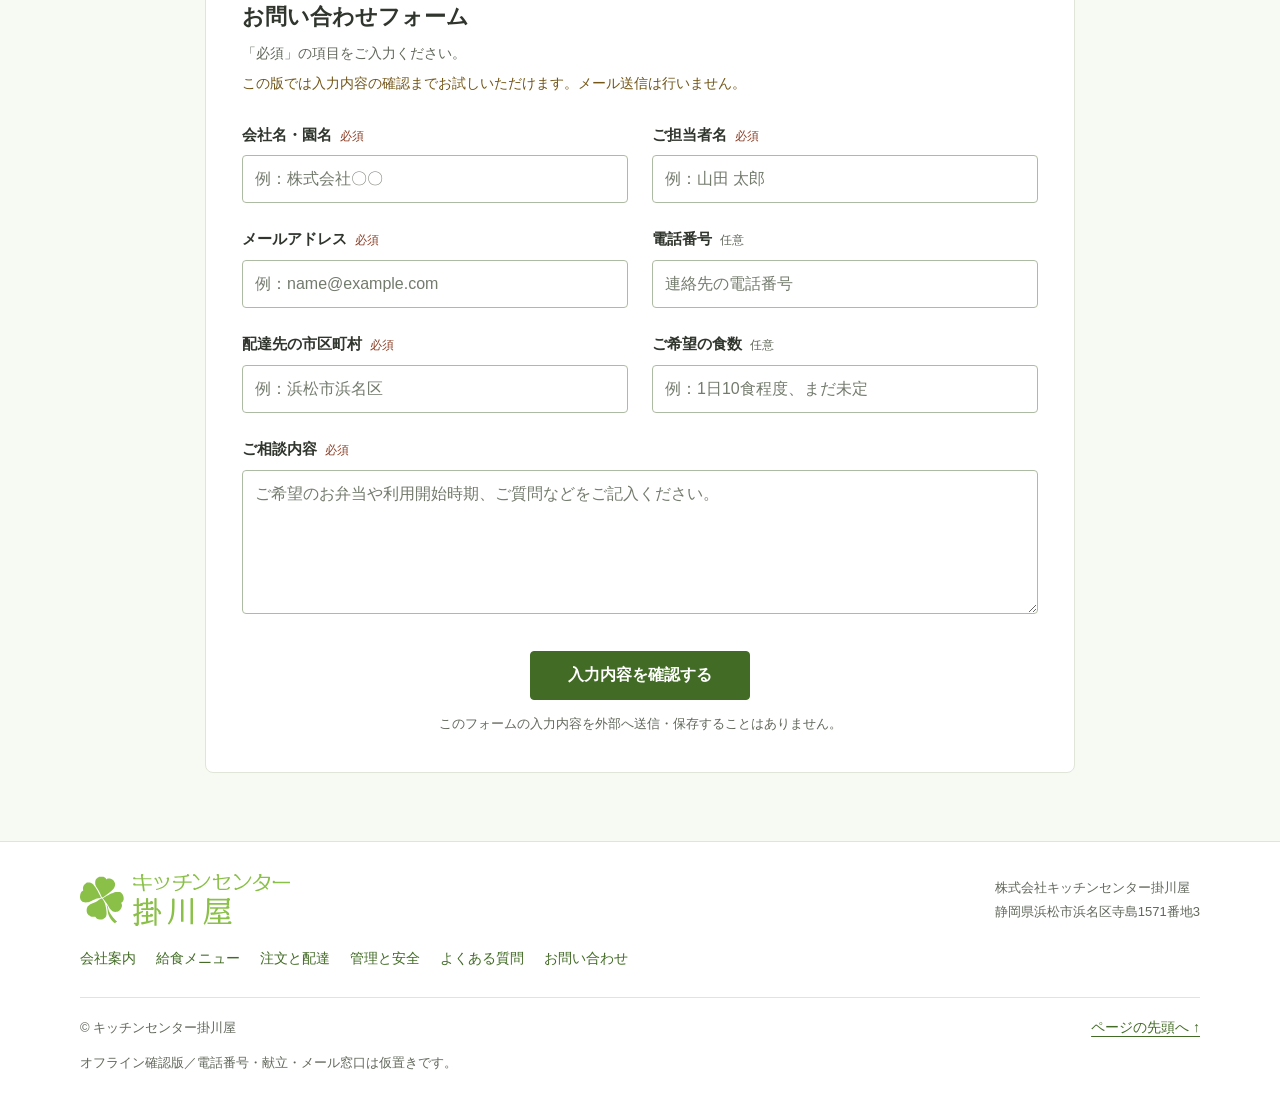
==== commit 7e2eb1a3: "Change delivery diagnosis to step-by-step flow" ====
--- a/kakegawaya/index.html
+++ b/kakegawaya/index.html
@@ -17,7 +17,7 @@
     .delivery-layout{display:grid;grid-template-columns:1.15fr 1fr;gap:34px;align-items:start}.area-panel{border:1px solid var(--line);border-top:4px solid var(--green);border-radius:4px;padding:30px}.area-panel h3{font-size:1.375rem;color:var(--green-dark);margin-bottom:10px}.prefecture{margin-top:22px}.prefecture h4{font-size:1rem;margin:0 0 8px;color:var(--green-dark)}.cities{display:flex;flex-wrap:wrap;gap:8px;padding:0;margin:0;list-style:none}.cities li{padding:3px 12px;background:var(--green-pale);border:1px solid #e0e8d7;border-radius:3px;font-size:.9375rem}.area-note{font-size:.875rem;color:var(--muted);margin-top:20px}.delivery-note{padding:22px 25px;background:#f7f9f3;border-left:3px solid var(--green);margin-top:20px}.delivery-note strong{display:block;color:var(--green-dark);margin-bottom:5px}.delivery-note p{font-size:.9375rem}.steps{list-style:none;padding:0;margin:0}.step{display:grid;grid-template-columns:42px 1fr;gap:17px;padding:0 0 23px;margin-bottom:23px;border-bottom:1px solid var(--line)}.step:last-child{margin-bottom:0}.step-number{width:42px;height:42px;border-radius:50%;background:var(--green-pale);border:1px solid #d4dfc8;color:var(--green-dark);display:flex;align-items:center;justify-content:center;font:700 1.25rem Arial,sans-serif}.step h3{font-size:1.125rem;margin:3px 0 8px}.step p{font-size:.9375rem;color:var(--muted)}.delivery-cta{margin-top:24px}.safety-items{display:grid;grid-template-columns:repeat(3,minmax(0,1fr));gap:28px}.safety-item{padding:7px 22px 7px 0;border-right:1px solid #d9e4ce}.safety-item:last-child{border-right:0}.safety-item h3{font-size:1.1875rem;color:var(--green-dark);margin-bottom:12px}.safety-item p{font-size:.9375rem;color:#4e5947}
     .company-layout{display:grid;grid-template-columns:.85fr 1.15fr;gap:40px;align-items:start}.company-photo{width:100%;aspect-ratio:1.6;object-fit:cover;border-radius:5px;margin-bottom:22px}.company-intro h3{font-size:1.375rem;color:var(--green-dark);margin-bottom:14px}.company-intro p{font-size:.9375rem;color:var(--muted)}.company-data{margin:0;border-top:2px solid var(--green)}.company-row{display:grid;grid-template-columns:104px 1fr;gap:18px;padding:18px 12px;border-bottom:1px solid var(--line);font-size:.9375rem}.company-row dt{font-weight:700;color:var(--green-dark)}.company-row dd{margin:0;overflow-wrap:anywhere}.faq-list{max-width:840px;margin:0 auto;border-top:1px solid var(--line)}.faq-item{border-bottom:1px solid var(--line);background:#fff}.faq-item summary{display:flex;align-items:center;gap:16px;padding:21px 18px;list-style:none;cursor:pointer;font-weight:700;line-height:1.75}.faq-item summary::-webkit-details-marker{display:none}.faq-item summary:before{content:"Q";font-family:Arial,sans-serif;font-size:1.25rem;color:var(--green-dark);flex:0 0 24px}.faq-item summary:after{content:"＋";font-size:1.1875rem;margin-left:auto;color:var(--green-dark);flex-shrink:0}.faq-item[open] summary:after{content:"−"}.faq-item p{padding:0 54px 22px;color:var(--muted);font-size:.9375rem}.faq-item summary:hover{background:#fafcf7}.contact-section{border-top:5px solid var(--green);background:#f7f9f3}.contact-intro{max-width:680px;margin:0 auto 30px;text-align:center}.contact-methods{display:grid;grid-template-columns:1fr 1fr;gap:20px;max-width:870px;margin:0 auto 32px}.contact-method{border:1px solid var(--line);background:#fff;text-align:center;padding:23px}.contact-method h3{font-size:1rem;margin-bottom:8px}.contact-number{font:700 clamp(1.75rem,3vw,2.1rem) Arial,sans-serif;letter-spacing:.05em;color:var(--green-dark);margin-bottom:10px}.contact-method p{font-size:.875rem;color:var(--muted)}.email-pending{font-size:1.0625rem;color:var(--green-dark);font-weight:700;min-height:42px;padding-top:4px}.form-shell{max-width:870px;margin-inline:auto;background:#fff;padding:32px 36px 36px;border:1px solid var(--line);border-radius:var(--radius)}.form-shell>h3{font-size:1.375rem;margin-bottom:8px}.form-note{font-size:.875rem;color:var(--muted);line-height:1.85;margin-bottom:24px}.offline-note{display:block;color:#735617;margin-top:4px}.form-grid{display:grid;grid-template-columns:1fr 1fr;gap:22px 24px}.field.full{grid-column:1/-1}.field label{display:block;margin-bottom:7px;font-weight:700;font-size:.9375rem}.required{color:#8a3d24;font-size:.75rem;font-weight:400;margin-left:8px}.optional{color:var(--muted);font-size:.75rem;font-weight:400;margin-left:8px}input,select,textarea{width:100%;max-width:100%;border:1px solid #aebba3;border-radius:4px;color:var(--ink);background:#fff;padding:11px 12px;min-height:48px;line-height:1.5}textarea{resize:vertical;min-height:130px}input::placeholder,textarea::placeholder{color:#737b6d}input:focus,select:focus,textarea:focus{border-color:var(--green-dark)}.form-submit{text-align:center;margin-top:28px}.form-submit .btn{min-width:220px}.no-save-note{font-size:.8125rem;color:var(--muted);text-align:center;margin-top:12px}.confirmation{border-top:3px solid var(--green);padding-top:22px}.confirmation h3{font-size:1.375rem;margin-bottom:8px}.confirmation>p{color:var(--muted);font-size:.9375rem}.confirmation dl{margin:20px 0}.confirm-row{display:grid;grid-template-columns:140px 1fr;gap:18px;padding:13px 0;border-bottom:1px solid var(--line);font-size:.9375rem}.confirm-row dt{font-weight:700}.confirm-row dd{margin:0;white-space:pre-wrap;overflow-wrap:anywhere}.copy-feedback{font-size:.875rem;color:var(--green-dark);margin-top:12px;min-height:1.85em}.footer{padding:32px 0 22px;background:#fff;border-top:1px solid var(--line)}.footer-top{display:flex;align-items:center;justify-content:space-between;gap:24px}.footer-logo{width:210px}.footer p{font-size:.8125rem;color:var(--muted)}.footer-links{display:flex;gap:20px;flex-wrap:wrap;margin-top:20px;font-size:.875rem}.footer-links a{text-decoration:none}.footer-bottom{display:flex;justify-content:space-between;align-items:center;gap:16px;border-top:1px solid var(--line);padding-top:17px;margin-top:25px}.back-top{font-size:.875rem}.source-note{font-size:.75rem;color:var(--muted);margin-top:10px}.no-js{background:#fff1d5;border:1px solid #d5ae55;padding:12px 18px;font-size:.9375rem}
 
-    .diagnosis-section{padding:54px 0 62px;background:#fff}.diagnosis-box{max-width:900px;margin:0 auto;border:1px solid var(--line);border-top:5px solid var(--green);border-radius:var(--radius);padding:30px 34px 34px;background:#fff}.diagnosis-lead{text-align:center;color:var(--muted);margin:-12px 0 28px}.diagnosis-step{padding:22px 0;border-top:1px solid var(--line)}.diagnosis-step:first-of-type{border-top:0;padding-top:0}.diagnosis-step h3{font-size:1.0625rem;margin-bottom:12px}.diagnosis-step h3 span{display:inline-flex;align-items:center;justify-content:center;width:28px;height:28px;border-radius:50%;background:var(--green-pale);color:var(--green-dark);font:700 .875rem Arial,sans-serif;margin-right:9px}.diagnosis-options{display:flex;flex-wrap:wrap;gap:10px}.diagnosis-option{min-height:46px;padding:9px 16px;border:1px solid #aebba3;border-radius:999px;background:#fff;color:var(--ink);font-weight:700}.diagnosis-option[aria-pressed="true"]{background:var(--green-dark);border-color:var(--green-dark);color:#fff}.diagnosis-option:hover{background:var(--green-pale)}.diagnosis-option[aria-pressed="true"]:hover{background:var(--green-dark)}.diagnosis-status{margin-top:22px;padding:22px 24px;background:var(--green-pale);border-radius:6px;text-align:center}.diagnosis-status.is-pending{background:#f7f8f5;color:var(--muted)}.diagnosis-status strong{display:block;font-size:1.35rem;color:var(--green-dark);line-height:1.5}.diagnosis-status.is-pending strong{color:var(--muted);font-size:1rem}.diagnosis-status p{margin-top:7px;font-size:.9375rem}.diagnosis-status .btn{margin-top:17px}.diagnosis-note{font-size:.8125rem;color:var(--muted);text-align:center;margin-top:14px}
+    .diagnosis-section{padding:54px 0 62px;background:#fff}.diagnosis-box{max-width:900px;margin:0 auto;border:1px solid var(--line);border-top:5px solid var(--green);border-radius:var(--radius);padding:30px 34px 34px;background:#fff}.diagnosis-lead{text-align:center;color:var(--muted);margin:-12px 0 28px}.diagnosis-step{padding:22px 0;border-top:1px solid var(--line)}.diagnosis-step:first-of-type{border-top:0;padding-top:0}.diagnosis-step h3{font-size:1.0625rem;margin-bottom:12px}.diagnosis-step h3 span{display:inline-flex;align-items:center;justify-content:center;width:28px;height:28px;border-radius:50%;background:var(--green-pale);color:var(--green-dark);font:700 .875rem Arial,sans-serif;margin-right:9px}.diagnosis-options{display:flex;flex-wrap:wrap;gap:10px}.diagnosis-option{min-height:46px;padding:9px 16px;border:1px solid #aebba3;border-radius:999px;background:#fff;color:var(--ink);font-weight:700}.diagnosis-option[aria-pressed="true"]{background:var(--green-dark);border-color:var(--green-dark);color:#fff}.diagnosis-option:hover{background:var(--green-pale)}.diagnosis-option[aria-pressed="true"]:hover{background:var(--green-dark)}.diagnosis-status{margin-top:22px;padding:22px 24px;background:var(--green-pale);border-radius:6px;text-align:center}.diagnosis-status.is-pending{background:#f7f8f5;color:var(--muted)}.diagnosis-status strong{display:block;font-size:1.35rem;color:var(--green-dark);line-height:1.5}.diagnosis-status.is-pending strong{color:var(--muted);font-size:1rem}.diagnosis-status p{margin-top:7px;font-size:.9375rem}.diagnosis-status .btn{margin-top:17px}.diagnosis-progress{text-align:center;font-weight:700;color:var(--green-dark);font-size:.875rem;margin-bottom:8px}.diagnosis-step[hidden],.diagnosis-status[hidden]{display:none!important}.diagnosis-back,.diagnosis-restart{display:block;margin:18px auto 0;border:0;background:transparent;color:var(--green-dark);text-decoration:underline;text-underline-offset:4px;min-height:44px;padding:8px 12px}.diagnosis-restart{margin-top:10px}.diagnosis-note{font-size:.8125rem;color:var(--muted);text-align:center;margin-top:14px}
     @media(min-width:821px){.main-nav{display:grid!important}}
     @media(max-width:950px){.wrap{width:calc(100% - 40px)}.hero-copy{width:500px}.hero h1{font-size:2.375rem}.services{grid-template-columns:1fr 1fr}.service-image{height:210px}.service-body{padding:22px}.quick-fact{padding-inline:18px}.delivery-layout{gap:25px}.area-panel{padding:24px}.company-layout{gap:28px}.company-row{grid-template-columns:86px 1fr;gap:12px;padding-inline:4px}.safety-items{gap:22px}}
     @media(max-width:820px){.masthead{padding-block:18px;gap:12px}.brand img{width:220px}.header-contact{display:none}.menu-toggle{display:block}.main-nav{display:none;grid-template-columns:repeat(2,minmax(0,1fr));padding-bottom:0;margin-bottom:12px}.main-nav.is-open{display:grid}.main-nav a{border-bottom:1px solid var(--line);min-height:49px}.hero{min-height:420px}.hero-copy{width:min(485px,100%);padding:26px 28px}.hero .wrap{padding-block:28px}.hero h1{font-size:2.25rem}.section{padding-block:50px}.quick-facts{grid-template-columns:1fr 1fr 1fr;gap:14px;padding-block:18px}.quick-fact{padding:0 12px 0 0}.quick-fact strong{font-size:1rem}.quick-fact small{display:block}.delivery-layout,.company-layout{grid-template-columns:1fr}.company-intro{display:grid;grid-template-columns:1fr 1fr;gap:24px;align-items:center}.company-photo{margin-bottom:0}.company-data{margin-top:4px}.company-row{grid-template-columns:110px 1fr}.service h3{font-size:1.1875rem}.service-image{height:190px}.lunch-photo{height:160px;padding:10px}.main-lunch .lunch-photo{height:220px}.lunch-body{padding:0 17px 20px}.calendar-list{grid-template-columns:1fr}.safety-items{gap:20px}.safety-item{padding-right:16px}.safety-item h3{font-size:1.0625rem}}
@@ -69,7 +69,8 @@
       <div class="wrap">
         <div class="section-heading"><h2 id="diagnosis-heading">配達できるか簡単診断</h2></div>
         <div class="diagnosis-box">
-          <p class="diagnosis-lead">3つ選ぶだけで、配達の可能性をすぐ確認できます。</p>
+          <div class="diagnosis-progress" id="diagnosis-progress" aria-live="polite">1 / 3</div>
+          <p class="diagnosis-lead">当てはまるものを1つ選んでください。</p>
 
           <div class="diagnosis-step" data-diagnosis-group="frequency">
             <h3><span>1</span>週に何回くらい利用しますか？</h3>
@@ -81,7 +82,7 @@
             </div>
           </div>
 
-          <div class="diagnosis-step" data-diagnosis-group="quantity">
+          <div class="diagnosis-step" data-diagnosis-group="quantity" hidden>
             <h3><span>2</span>1回あたり何食くらいですか？</h3>
             <div class="diagnosis-options" role="group" aria-label="1回あたりの食数">
               <button class="diagnosis-option" type="button" data-value="5〜9食" aria-pressed="false">5〜9食</button>
@@ -89,9 +90,10 @@
               <button class="diagnosis-option" type="button" data-value="30食以上" aria-pressed="false">30食以上</button>
               <button class="diagnosis-option" type="button" data-value="まだ未定" aria-pressed="false">まだ未定</button>
             </div>
-          </div>
-
-          <div class="diagnosis-step" data-diagnosis-group="area">
+            <button class="diagnosis-back" type="button" data-back-to="frequency">← 前の質問へ</button>
+          </div>
+
+          <div class="diagnosis-step" data-diagnosis-group="area" hidden>
             <h3><span>3</span>配達先はどの地域ですか？</h3>
             <div class="diagnosis-options" role="group" aria-label="配達地域">
               <button class="diagnosis-option" type="button" data-value="浜松市" data-in-area="true" aria-pressed="false">浜松市</button>
@@ -100,12 +102,14 @@
               <button class="diagnosis-option" type="button" data-value="豊橋市・豊川市・新城市" data-in-area="true" aria-pressed="false">豊橋・豊川・新城</button>
               <button class="diagnosis-option" type="button" data-value="その他の地域" data-in-area="false" aria-pressed="false">その他</button>
             </div>
-          </div>
-
-          <div class="diagnosis-status is-pending" id="diagnosis-result" aria-live="polite">
-            <strong>3項目を選択してください</strong>
-            <p>選択すると、ここに診断結果が表示されます。</p>
-            <button class="btn btn-green" id="diagnosis-to-form" type="button" hidden>詳しい条件をフォームで相談する</button>
+            <button class="diagnosis-back" type="button" data-back-to="quantity">← 前の質問へ</button>
+          </div>
+
+          <div class="diagnosis-status" id="diagnosis-result" aria-live="polite" hidden>
+            <strong></strong>
+            <p></p>
+            <button class="btn btn-green" id="diagnosis-to-form" type="button">詳しい条件をフォームで相談する</button>
+            <button class="diagnosis-restart" id="diagnosis-restart" type="button">診断をやり直す</button>
           </div>
           <p class="diagnosis-note">※簡易診断です。実際の配達可否は住所・配達コース・食数などを確認してご案内します。</p>
         </div>
@@ -247,16 +251,28 @@
       const diagnosisRoot = document.getElementById('delivery-diagnosis');
       const diagnosisResult = document.getElementById('diagnosis-result');
       const diagnosisToForm = document.getElementById('diagnosis-to-form');
-
-      function updateDiagnosisResult() {
-        if (!diagnosis.frequency || !diagnosis.quantity || !diagnosis.area) return;
+      const diagnosisProgress = document.getElementById('diagnosis-progress');
+      const diagnosisRestart = document.getElementById('diagnosis-restart');
+      const diagnosisOrder = ['frequency','quantity','area'];
+
+      function showDiagnosisStep(key) {
+        diagnosisRoot.querySelectorAll('[data-diagnosis-group]').forEach(step => {
+          step.hidden = step.dataset.diagnosisGroup !== key;
+        });
+        diagnosisResult.hidden = true;
+        diagnosisProgress.hidden = false;
+        diagnosisProgress.textContent = (diagnosisOrder.indexOf(key) + 1) + ' / 3';
+      }
+
+      function showDiagnosisResult() {
         const favorableOutsideArea =
           diagnosis.area === 'その他の地域' &&
           (diagnosis.quantity === '10〜29食' || diagnosis.quantity === '30食以上') &&
           diagnosis.frequency !== '不定期';
 
-        diagnosisResult.classList.remove('is-pending');
-        diagnosisToForm.hidden = false;
+        diagnosisRoot.querySelectorAll('[data-diagnosis-group]').forEach(step => step.hidden = true);
+        diagnosisProgress.hidden = true;
+        diagnosisResult.hidden = false;
 
         const title = diagnosisResult.querySelector('strong');
         const detail = diagnosisResult.querySelector('p');
@@ -277,10 +293,25 @@
           button.setAttribute('aria-pressed','true');
           diagnosis[key] = button.dataset.value;
           if (key === 'area') diagnosis.inArea = button.dataset.inArea === 'true';
-          updateDiagnosisResult();
+
+          if (key === 'frequency') showDiagnosisStep('quantity');
+          else if (key === 'quantity') showDiagnosisStep('area');
+          else showDiagnosisResult();
         });
       });
 
+      diagnosisRoot.querySelectorAll('.diagnosis-back').forEach(button => {
+        button.addEventListener('click', () => showDiagnosisStep(button.dataset.backTo));
+      });
+
+      diagnosisRestart.addEventListener('click', () => {
+        diagnosis.frequency = '';
+        diagnosis.quantity = '';
+        diagnosis.area = '';
+        diagnosis.inArea = false;
+        diagnosisRoot.querySelectorAll('.diagnosis-option').forEach(button => button.setAttribute('aria-pressed','false'));
+        showDiagnosisStep('frequency');
+      });
 
       diagnosisToForm.addEventListener('click', () => {
         const locationInput = document.getElementById('location');
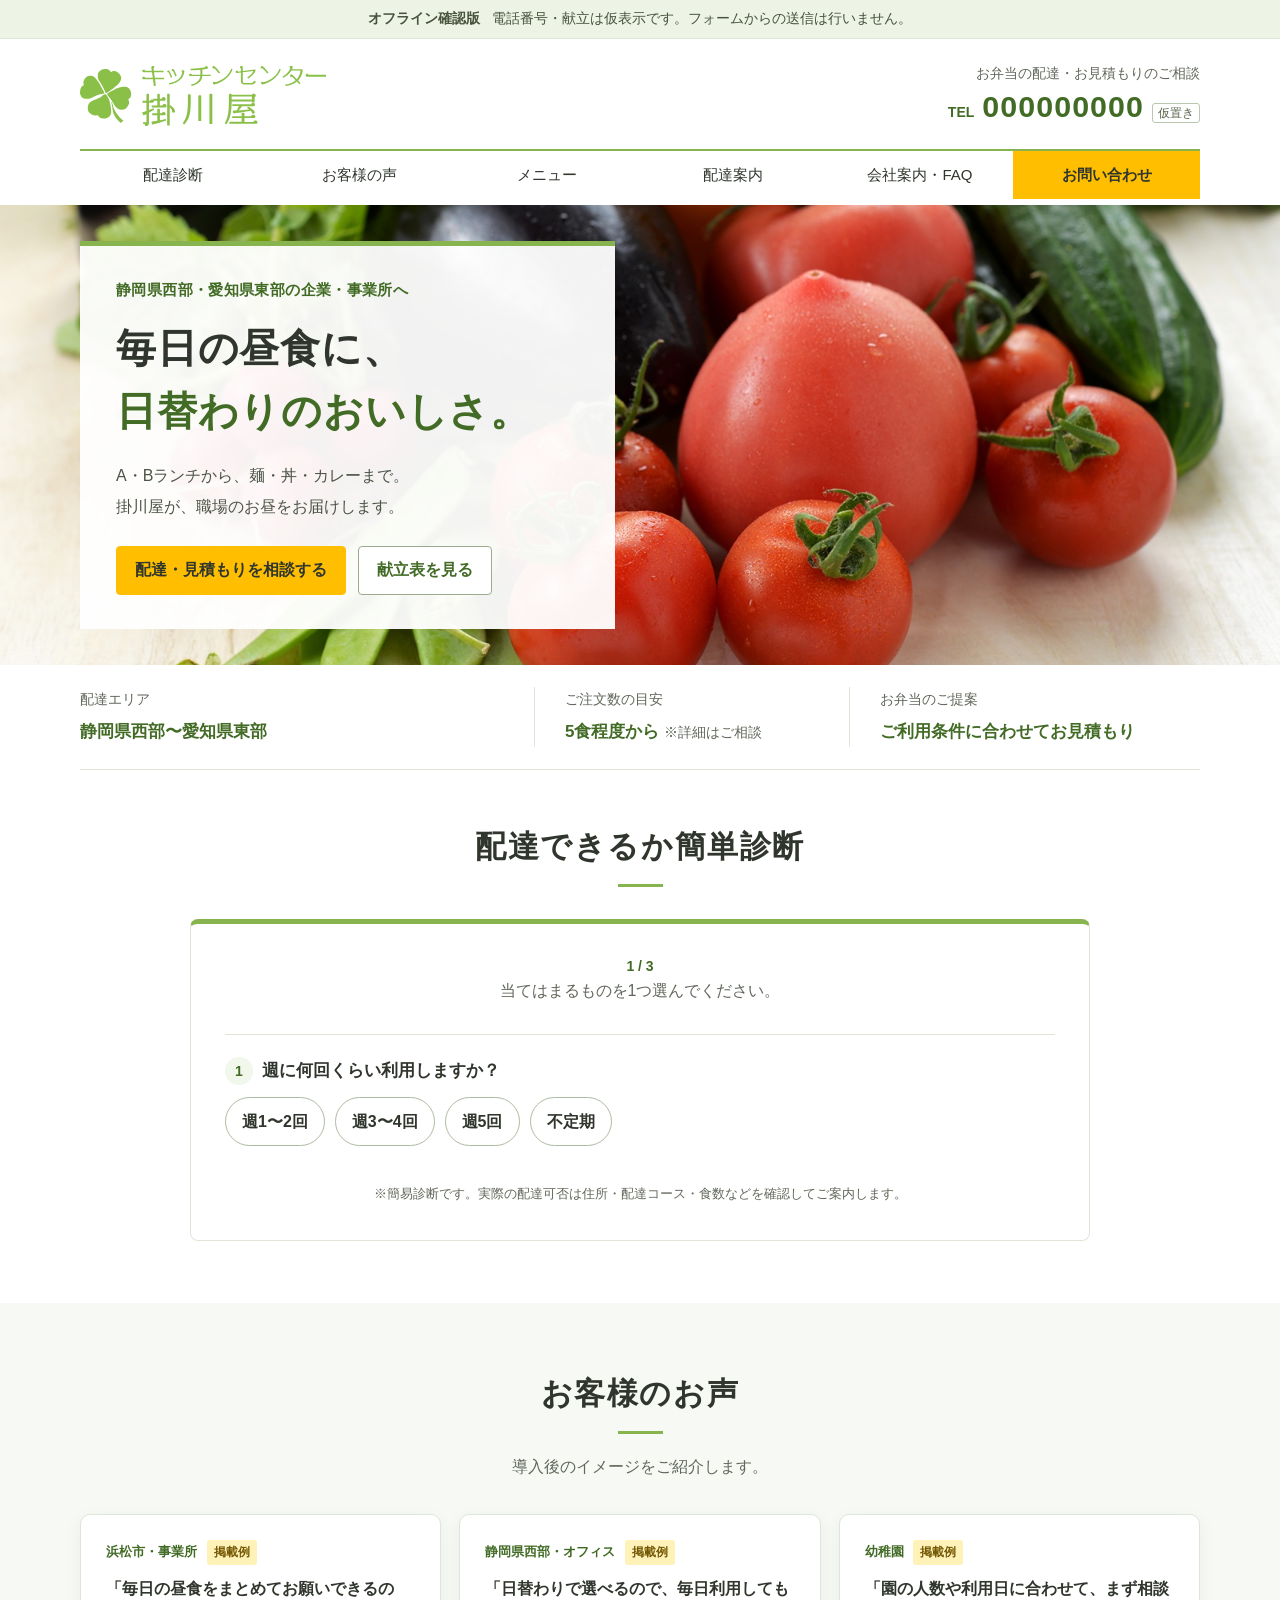
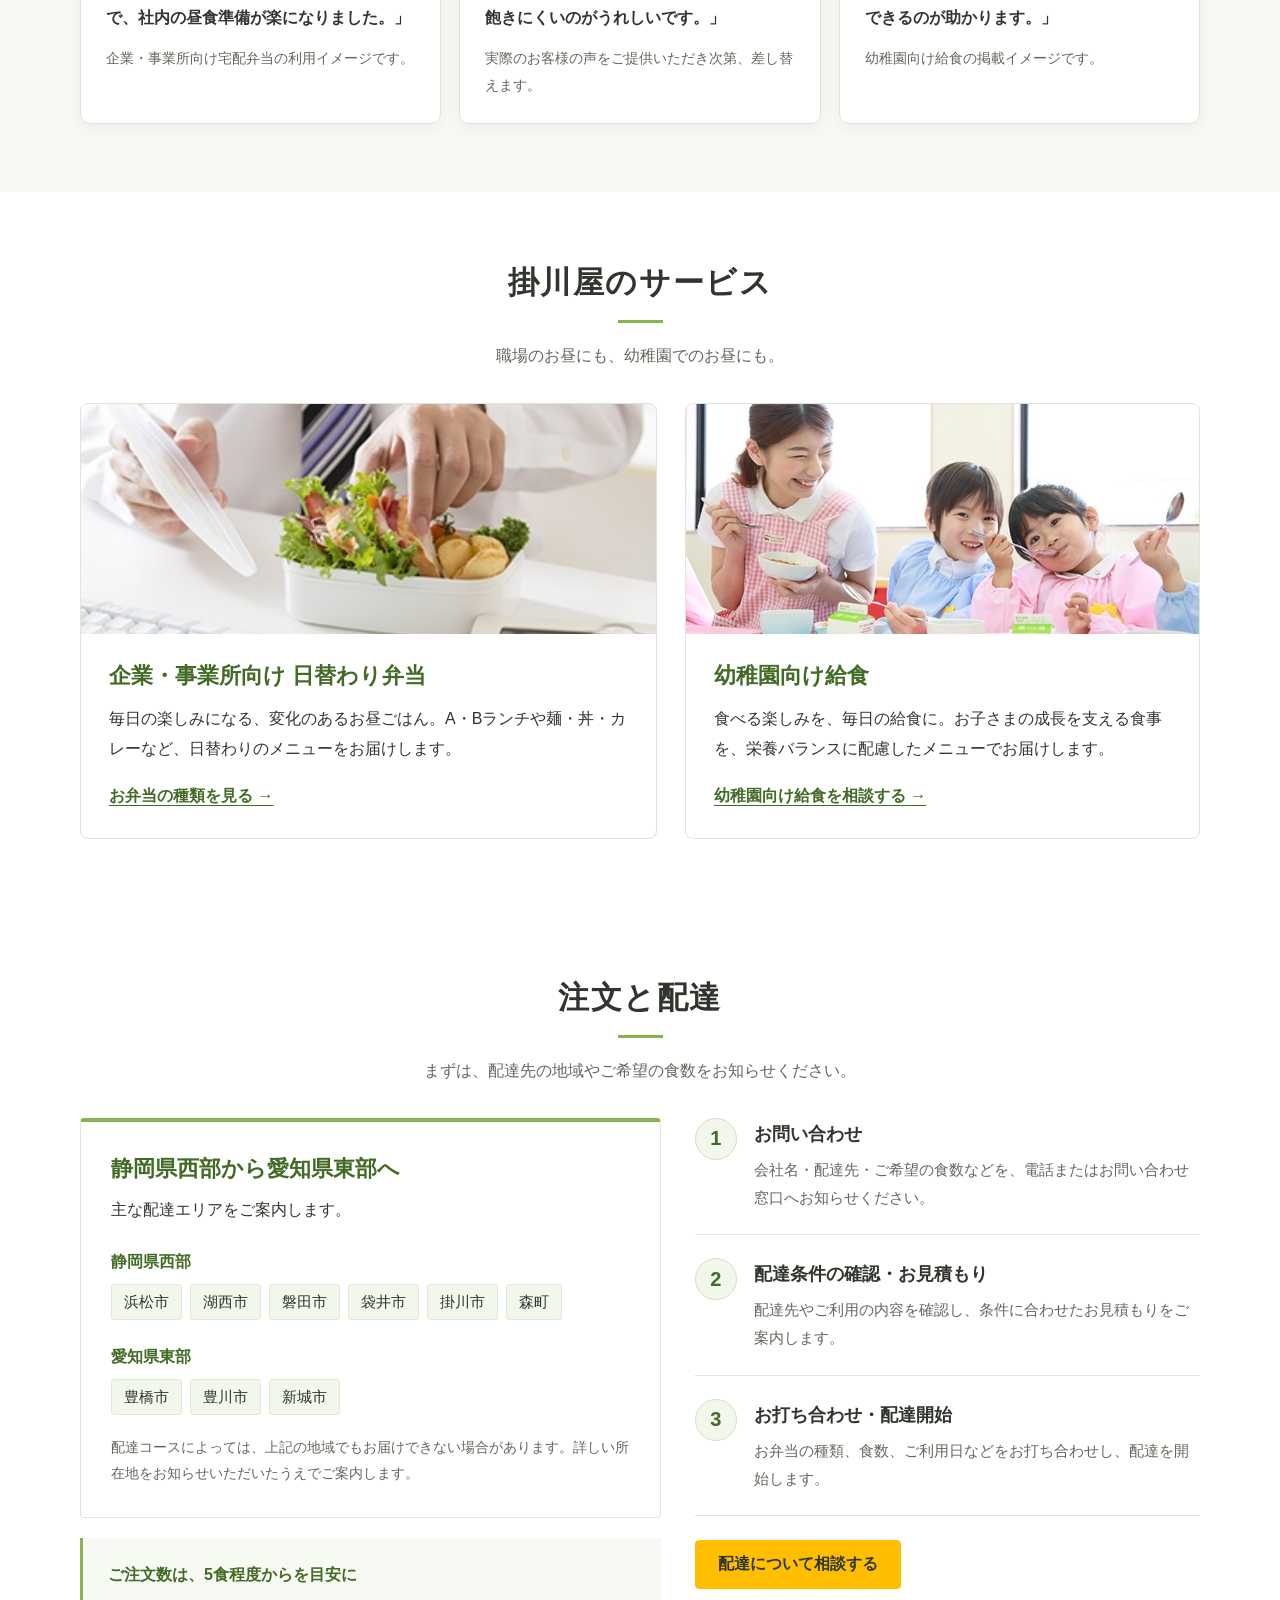
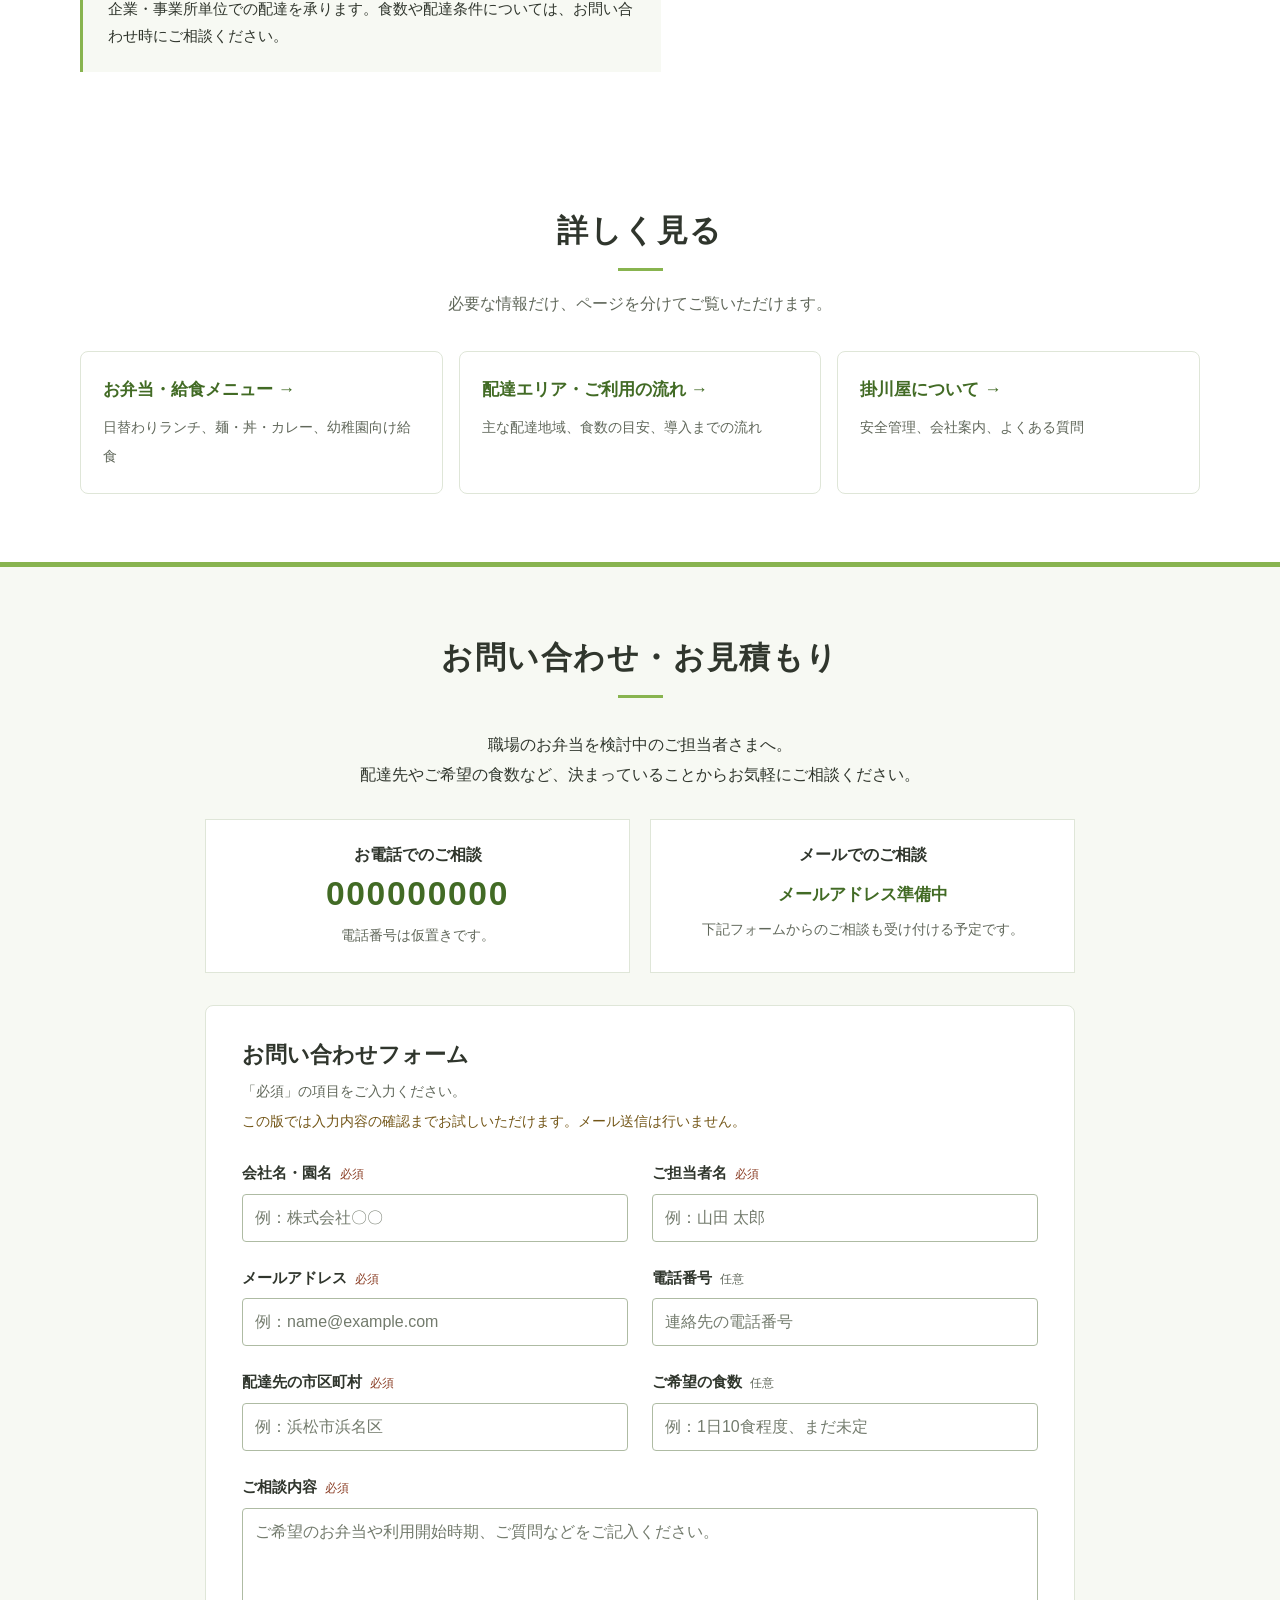
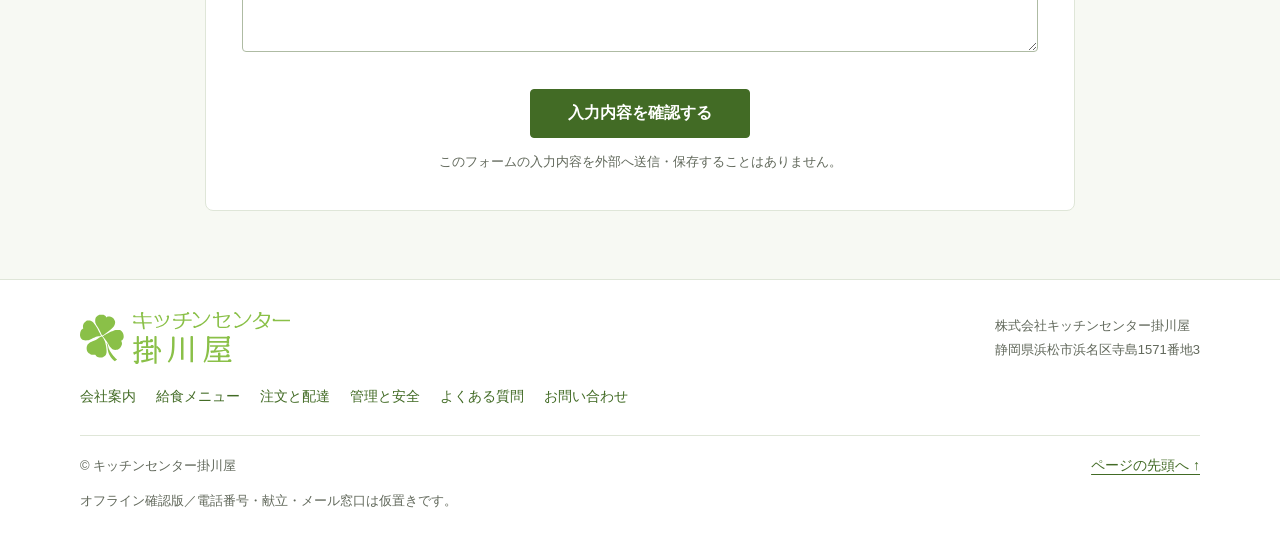
==== commit 3318a1cc: "Restructure Kakegawaya homepage and strengthen diagnosis result" ====
--- a/kakegawaya/index.html
+++ b/kakegawaya/index.html
@@ -18,6 +18,14 @@
     .company-layout{display:grid;grid-template-columns:.85fr 1.15fr;gap:40px;align-items:start}.company-photo{width:100%;aspect-ratio:1.6;object-fit:cover;border-radius:5px;margin-bottom:22px}.company-intro h3{font-size:1.375rem;color:var(--green-dark);margin-bottom:14px}.company-intro p{font-size:.9375rem;color:var(--muted)}.company-data{margin:0;border-top:2px solid var(--green)}.company-row{display:grid;grid-template-columns:104px 1fr;gap:18px;padding:18px 12px;border-bottom:1px solid var(--line);font-size:.9375rem}.company-row dt{font-weight:700;color:var(--green-dark)}.company-row dd{margin:0;overflow-wrap:anywhere}.faq-list{max-width:840px;margin:0 auto;border-top:1px solid var(--line)}.faq-item{border-bottom:1px solid var(--line);background:#fff}.faq-item summary{display:flex;align-items:center;gap:16px;padding:21px 18px;list-style:none;cursor:pointer;font-weight:700;line-height:1.75}.faq-item summary::-webkit-details-marker{display:none}.faq-item summary:before{content:"Q";font-family:Arial,sans-serif;font-size:1.25rem;color:var(--green-dark);flex:0 0 24px}.faq-item summary:after{content:"＋";font-size:1.1875rem;margin-left:auto;color:var(--green-dark);flex-shrink:0}.faq-item[open] summary:after{content:"−"}.faq-item p{padding:0 54px 22px;color:var(--muted);font-size:.9375rem}.faq-item summary:hover{background:#fafcf7}.contact-section{border-top:5px solid var(--green);background:#f7f9f3}.contact-intro{max-width:680px;margin:0 auto 30px;text-align:center}.contact-methods{display:grid;grid-template-columns:1fr 1fr;gap:20px;max-width:870px;margin:0 auto 32px}.contact-method{border:1px solid var(--line);background:#fff;text-align:center;padding:23px}.contact-method h3{font-size:1rem;margin-bottom:8px}.contact-number{font:700 clamp(1.75rem,3vw,2.1rem) Arial,sans-serif;letter-spacing:.05em;color:var(--green-dark);margin-bottom:10px}.contact-method p{font-size:.875rem;color:var(--muted)}.email-pending{font-size:1.0625rem;color:var(--green-dark);font-weight:700;min-height:42px;padding-top:4px}.form-shell{max-width:870px;margin-inline:auto;background:#fff;padding:32px 36px 36px;border:1px solid var(--line);border-radius:var(--radius)}.form-shell>h3{font-size:1.375rem;margin-bottom:8px}.form-note{font-size:.875rem;color:var(--muted);line-height:1.85;margin-bottom:24px}.offline-note{display:block;color:#735617;margin-top:4px}.form-grid{display:grid;grid-template-columns:1fr 1fr;gap:22px 24px}.field.full{grid-column:1/-1}.field label{display:block;margin-bottom:7px;font-weight:700;font-size:.9375rem}.required{color:#8a3d24;font-size:.75rem;font-weight:400;margin-left:8px}.optional{color:var(--muted);font-size:.75rem;font-weight:400;margin-left:8px}input,select,textarea{width:100%;max-width:100%;border:1px solid #aebba3;border-radius:4px;color:var(--ink);background:#fff;padding:11px 12px;min-height:48px;line-height:1.5}textarea{resize:vertical;min-height:130px}input::placeholder,textarea::placeholder{color:#737b6d}input:focus,select:focus,textarea:focus{border-color:var(--green-dark)}.form-submit{text-align:center;margin-top:28px}.form-submit .btn{min-width:220px}.no-save-note{font-size:.8125rem;color:var(--muted);text-align:center;margin-top:12px}.confirmation{border-top:3px solid var(--green);padding-top:22px}.confirmation h3{font-size:1.375rem;margin-bottom:8px}.confirmation>p{color:var(--muted);font-size:.9375rem}.confirmation dl{margin:20px 0}.confirm-row{display:grid;grid-template-columns:140px 1fr;gap:18px;padding:13px 0;border-bottom:1px solid var(--line);font-size:.9375rem}.confirm-row dt{font-weight:700}.confirm-row dd{margin:0;white-space:pre-wrap;overflow-wrap:anywhere}.copy-feedback{font-size:.875rem;color:var(--green-dark);margin-top:12px;min-height:1.85em}.footer{padding:32px 0 22px;background:#fff;border-top:1px solid var(--line)}.footer-top{display:flex;align-items:center;justify-content:space-between;gap:24px}.footer-logo{width:210px}.footer p{font-size:.8125rem;color:var(--muted)}.footer-links{display:flex;gap:20px;flex-wrap:wrap;margin-top:20px;font-size:.875rem}.footer-links a{text-decoration:none}.footer-bottom{display:flex;justify-content:space-between;align-items:center;gap:16px;border-top:1px solid var(--line);padding-top:17px;margin-top:25px}.back-top{font-size:.875rem}.source-note{font-size:.75rem;color:var(--muted);margin-top:10px}.no-js{background:#fff1d5;border:1px solid #d5ae55;padding:12px 18px;font-size:.9375rem}
 
     .diagnosis-section{padding:54px 0 62px;background:#fff}.diagnosis-box{max-width:900px;margin:0 auto;border:1px solid var(--line);border-top:5px solid var(--green);border-radius:var(--radius);padding:30px 34px 34px;background:#fff}.diagnosis-lead{text-align:center;color:var(--muted);margin:-12px 0 28px}.diagnosis-step{padding:22px 0;border-top:1px solid var(--line)}.diagnosis-step:first-of-type{border-top:0;padding-top:0}.diagnosis-step h3{font-size:1.0625rem;margin-bottom:12px}.diagnosis-step h3 span{display:inline-flex;align-items:center;justify-content:center;width:28px;height:28px;border-radius:50%;background:var(--green-pale);color:var(--green-dark);font:700 .875rem Arial,sans-serif;margin-right:9px}.diagnosis-options{display:flex;flex-wrap:wrap;gap:10px}.diagnosis-option{min-height:46px;padding:9px 16px;border:1px solid #aebba3;border-radius:999px;background:#fff;color:var(--ink);font-weight:700}.diagnosis-option[aria-pressed="true"]{background:var(--green-dark);border-color:var(--green-dark);color:#fff}.diagnosis-option:hover{background:var(--green-pale)}.diagnosis-option[aria-pressed="true"]:hover{background:var(--green-dark)}.diagnosis-status{margin-top:22px;padding:22px 24px;background:var(--green-pale);border-radius:6px;text-align:center}.diagnosis-status.is-pending{background:#f7f8f5;color:var(--muted)}.diagnosis-status strong{display:block;font-size:1.35rem;color:var(--green-dark);line-height:1.5}.diagnosis-status.is-pending strong{color:var(--muted);font-size:1rem}.diagnosis-status p{margin-top:7px;font-size:.9375rem}.diagnosis-status .btn{margin-top:17px}.diagnosis-progress{text-align:center;font-weight:700;color:var(--green-dark);font-size:.875rem;margin-bottom:8px}.diagnosis-step[hidden],.diagnosis-status[hidden]{display:none!important}.diagnosis-back,.diagnosis-restart{display:block;margin:18px auto 0;border:0;background:transparent;color:var(--green-dark);text-decoration:underline;text-underline-offset:4px;min-height:44px;padding:8px 12px}.diagnosis-restart{margin-top:10px}.diagnosis-note{font-size:.8125rem;color:var(--muted);text-align:center;margin-top:14px}
+
+    .diagnosis-status{position:relative;overflow:hidden;border:2px solid var(--green);background:linear-gradient(135deg,#f4fae9 0%,#fff8cf 100%);padding:34px 28px 30px;box-shadow:0 12px 30px rgba(66,107,37,.13)}
+    .diagnosis-status:before{content:"✓";display:flex;align-items:center;justify-content:center;width:64px;height:64px;margin:0 auto 12px;border-radius:50%;background:var(--green-dark);color:#fff;font-size:2rem;font-weight:900}
+    .diagnosis-status strong{font-size:clamp(1.65rem,4vw,2.45rem);font-weight:900;letter-spacing:.02em;color:#315319}
+    .diagnosis-status p{max-width:620px;margin:10px auto 0}.diagnosis-answer{display:flex;flex-wrap:wrap;justify-content:center;gap:7px;margin:18px 0 4px}.diagnosis-answer span{background:#fff;border:1px solid #cdd9c4;border-radius:999px;padding:5px 11px;font-size:.82rem;font-weight:700}
+    .voices-section{background:#f7f9f4}.voices-grid{display:grid;grid-template-columns:repeat(3,1fr);gap:18px}.voice-card{background:#fff;border:1px solid var(--line);border-radius:10px;padding:25px;box-shadow:0 5px 18px rgba(40,55,30,.05)}.voice-meta{font-size:.82rem;font-weight:700;color:var(--green-dark);margin-bottom:10px}.voice-card blockquote{margin:0;font-weight:700;line-height:1.8}.voice-card p{margin-top:12px;color:var(--muted);font-size:.9rem}.sample-badge{display:inline-block;background:#fff2b8;color:#725600;border-radius:3px;padding:2px 7px;font-size:.72rem;margin-left:6px}
+    .detail-links{display:grid;grid-template-columns:repeat(3,1fr);gap:16px}.detail-link{display:block;border:1px solid var(--line);border-radius:8px;padding:22px;background:#fff;text-decoration:none;color:var(--ink)}.detail-link strong{display:block;color:var(--green-dark);font-size:1.08rem;margin-bottom:6px}.detail-link span{font-size:.9rem;color:var(--muted)}.detail-link:hover{border-color:var(--green);background:var(--green-pale)}
+    @media(max-width:820px){.voices-grid,.detail-links{grid-template-columns:1fr}.diagnosis-status{padding:28px 18px 24px}}
     @media(min-width:821px){.main-nav{display:grid!important}}
     @media(max-width:950px){.wrap{width:calc(100% - 40px)}.hero-copy{width:500px}.hero h1{font-size:2.375rem}.services{grid-template-columns:1fr 1fr}.service-image{height:210px}.service-body{padding:22px}.quick-fact{padding-inline:18px}.delivery-layout{gap:25px}.area-panel{padding:24px}.company-layout{gap:28px}.company-row{grid-template-columns:86px 1fr;gap:12px;padding-inline:4px}.safety-items{gap:22px}}
     @media(max-width:820px){.masthead{padding-block:18px;gap:12px}.brand img{width:220px}.header-contact{display:none}.menu-toggle{display:block}.main-nav{display:none;grid-template-columns:repeat(2,minmax(0,1fr));padding-bottom:0;margin-bottom:12px}.main-nav.is-open{display:grid}.main-nav a{border-bottom:1px solid var(--line);min-height:49px}.hero{min-height:420px}.hero-copy{width:min(485px,100%);padding:26px 28px}.hero .wrap{padding-block:28px}.hero h1{font-size:2.25rem}.section{padding-block:50px}.quick-facts{grid-template-columns:1fr 1fr 1fr;gap:14px;padding-block:18px}.quick-fact{padding:0 12px 0 0}.quick-fact strong{font-size:1rem}.quick-fact small{display:block}.delivery-layout,.company-layout{grid-template-columns:1fr}.company-intro{display:grid;grid-template-columns:1fr 1fr;gap:24px;align-items:center}.company-photo{margin-bottom:0}.company-data{margin-top:4px}.company-row{grid-template-columns:110px 1fr}.service h3{font-size:1.1875rem}.service-image{height:190px}.lunch-photo{height:160px;padding:10px}.main-lunch .lunch-photo{height:220px}.lunch-body{padding:0 17px 20px}.calendar-list{grid-template-columns:1fr}.safety-items{gap:20px}.safety-item{padding-right:16px}.safety-item h3{font-size:1.0625rem}}
@@ -45,7 +53,7 @@
       <button class="menu-toggle" type="button" aria-expanded="false" aria-controls="main-nav">メニュー</button>
     </div>
     <nav id="main-nav" class="wrap main-nav" aria-label="メインナビゲーション">
-      <a href="#about">会社案内</a><a href="#menu">給食メニュー</a><a href="#delivery">注文と配達</a><a href="#safety">管理と安全</a><a href="#faq">よくある質問</a><a href="#contact" class="nav-contact">お問い合わせ</a>
+      <a href="#delivery-diagnosis">配達診断</a><a href="#voices">お客様の声</a><a href="menu.html">メニュー</a><a href="delivery.html">配達案内</a><a href="company.html">会社案内・FAQ</a><a href="#contact" class="nav-contact">お問い合わせ</a>
     </nav>
   </header>
   <main id="main">
@@ -108,6 +116,7 @@
           <div class="diagnosis-status" id="diagnosis-result" aria-live="polite" hidden>
             <strong></strong>
             <p></p>
+            <div class="diagnosis-answer" id="diagnosis-answer" aria-label="選択した条件"></div>
             <button class="btn btn-green" id="diagnosis-to-form" type="button">詳しい条件をフォームで相談する</button>
             <button class="diagnosis-restart" id="diagnosis-restart" type="button">診断をやり直す</button>
           </div>
@@ -116,6 +125,16 @@
       </div>
     </section>
 
+
+    <section class="section voices-section" id="voices" aria-labelledby="voices-heading"><div class="wrap">
+      <div class="section-heading"><h2 id="voices-heading">お客様のお声</h2><p>導入後のイメージをご紹介します。</p></div>
+      <div class="voices-grid">
+        <article class="voice-card"><div class="voice-meta">浜松市・事業所 <span class="sample-badge">掲載例</span></div><blockquote>「毎日の昼食をまとめてお願いできるので、社内の昼食準備が楽になりました。」</blockquote><p>企業・事業所向け宅配弁当の利用イメージです。</p></article>
+        <article class="voice-card"><div class="voice-meta">静岡県西部・オフィス <span class="sample-badge">掲載例</span></div><blockquote>「日替わりで選べるので、毎日利用しても飽きにくいのがうれしいです。」</blockquote><p>実際のお客様の声をご提供いただき次第、差し替えます。</p></article>
+        <article class="voice-card"><div class="voice-meta">幼稚園 <span class="sample-badge">掲載例</span></div><blockquote>「園の人数や利用日に合わせて、まず相談できるのが助かります。」</blockquote><p>幼稚園向け給食の掲載イメージです。</p></article>
+      </div>
+    </div></section>
+
     <section class="section wrap" id="services" aria-labelledby="services-heading">
       <div class="section-heading"><h2 id="services-heading">掛川屋のサービス</h2><p>職場のお昼にも、幼稚園でのお昼にも。</p></div>
       <div class="services">
@@ -124,7 +143,7 @@
       </div>
     </section>
 
-    <section class="section pale" id="menu" aria-labelledby="menu-heading"><div class="wrap">
+    <section class="section pale" id="menu" hidden aria-labelledby="menu-heading"><div class="wrap">
       <div class="section-heading"><h2 id="menu-heading">給食メニュー</h2></div>
       <p class="section-intro">定番のお弁当から、気分を変えたい日の一品まで。<br>毎日の昼食を楽しめるラインアップをご用意しています。</p>
       <div class="lunch-grid">
@@ -161,7 +180,7 @@
       </div>
     </section>
 
-    <section class="section pale" id="safety" aria-labelledby="safety-heading"><div class="wrap">
+    <section class="section pale" id="safety" hidden aria-labelledby="safety-heading"><div class="wrap">
       <div class="section-heading"><h2 id="safety-heading">管理と安全</h2><p>毎日召し上がるものだから、食材選びから衛生管理まで。</p></div>
       <div class="safety-items">
         <article class="safety-item"><h3>季節を意識した食材選び</h3><p>季節の食材を取り入れられるよう、仕入れに取り組んでいます。変化のある献立づくりにつなげます。</p></article>
@@ -170,7 +189,7 @@
       </div>
     </div></section>
 
-    <section class="section wrap" id="about" aria-labelledby="about-heading">
+    <section class="section wrap" id="about" hidden aria-labelledby="about-heading">
       <div class="section-heading"><h2 id="about-heading">会社案内</h2></div>
       <div class="company-layout"><div class="company-intro"><img class="company-photo" src="[data-uri]" alt="キッチンセンター掛川屋の紹介写真" width="640" height="400" loading="lazy"><div><h3>地域の毎日の食事を、<br>掛川屋から。</h3><p>キッチンセンター掛川屋は、浜松市を拠点に企業・事業所へのお弁当や幼稚園向け給食をお届けしています。日々の食事に、おいしさと安心を添えられるよう取り組んでいます。</p></div></div>
         <dl class="company-data">
@@ -183,7 +202,7 @@
       </div>
     </section>
 
-    <section class="section pale" id="faq" aria-labelledby="faq-heading"><div class="wrap">
+    <section class="section pale" id="faq" hidden aria-labelledby="faq-heading"><div class="wrap">
       <div class="section-heading"><h2 id="faq-heading">よくある質問</h2></div>
       <div class="faq-list">
         <details class="faq-item"><summary>何食くらいから配達を相談できますか？</summary><p>5食程度からを目安にご相談ください。所在地や配達コースなど、ご利用条件を確認してご案内します。</p></details>
@@ -193,6 +212,16 @@
         <details class="faq-item"><summary>幼稚園の給食も相談できますか？</summary><p>幼稚園向け給食も承ります。所在地、園児数、ご利用日などをお知らせください。詳しい内容をお打ち合わせします。</p></details>
       </div>
     </div></section>
+
+
+    <section class="section wrap" id="more-info" aria-labelledby="more-heading">
+      <div class="section-heading"><h2 id="more-heading">詳しく見る</h2><p>必要な情報だけ、ページを分けてご覧いただけます。</p></div>
+      <div class="detail-links">
+        <a class="detail-link" href="menu.html"><strong>お弁当・給食メニュー →</strong><span>日替わりランチ、麺・丼・カレー、幼稚園向け給食</span></a>
+        <a class="detail-link" href="delivery.html"><strong>配達エリア・ご利用の流れ →</strong><span>主な配達地域、食数の目安、導入までの流れ</span></a>
+        <a class="detail-link" href="company.html"><strong>掛川屋について →</strong><span>安全管理、会社案内、よくある質問</span></a>
+      </div>
+    </section>
 
     <section class="section contact-section" id="contact" aria-labelledby="contact-heading"><div class="wrap">
       <div class="section-heading"><h2 id="contact-heading">お問い合わせ・お見積もり</h2></div>
@@ -276,6 +305,13 @@
 
         const title = diagnosisResult.querySelector('strong');
         const detail = diagnosisResult.querySelector('p');
+        const answer = document.getElementById('diagnosis-answer');
+        answer.replaceChildren();
+        [diagnosis.frequency, diagnosis.quantity, diagnosis.area].forEach(value => {
+          const chip = document.createElement('span');
+          chip.textContent = value;
+          answer.append(chip);
+        });
         if (diagnosis.inArea || favorableOutsideArea) {
           title.textContent = '配達できる可能性があります';
           detail.textContent = '詳しい住所やご利用条件を確認できれば、配達可否をご案内できます。';
